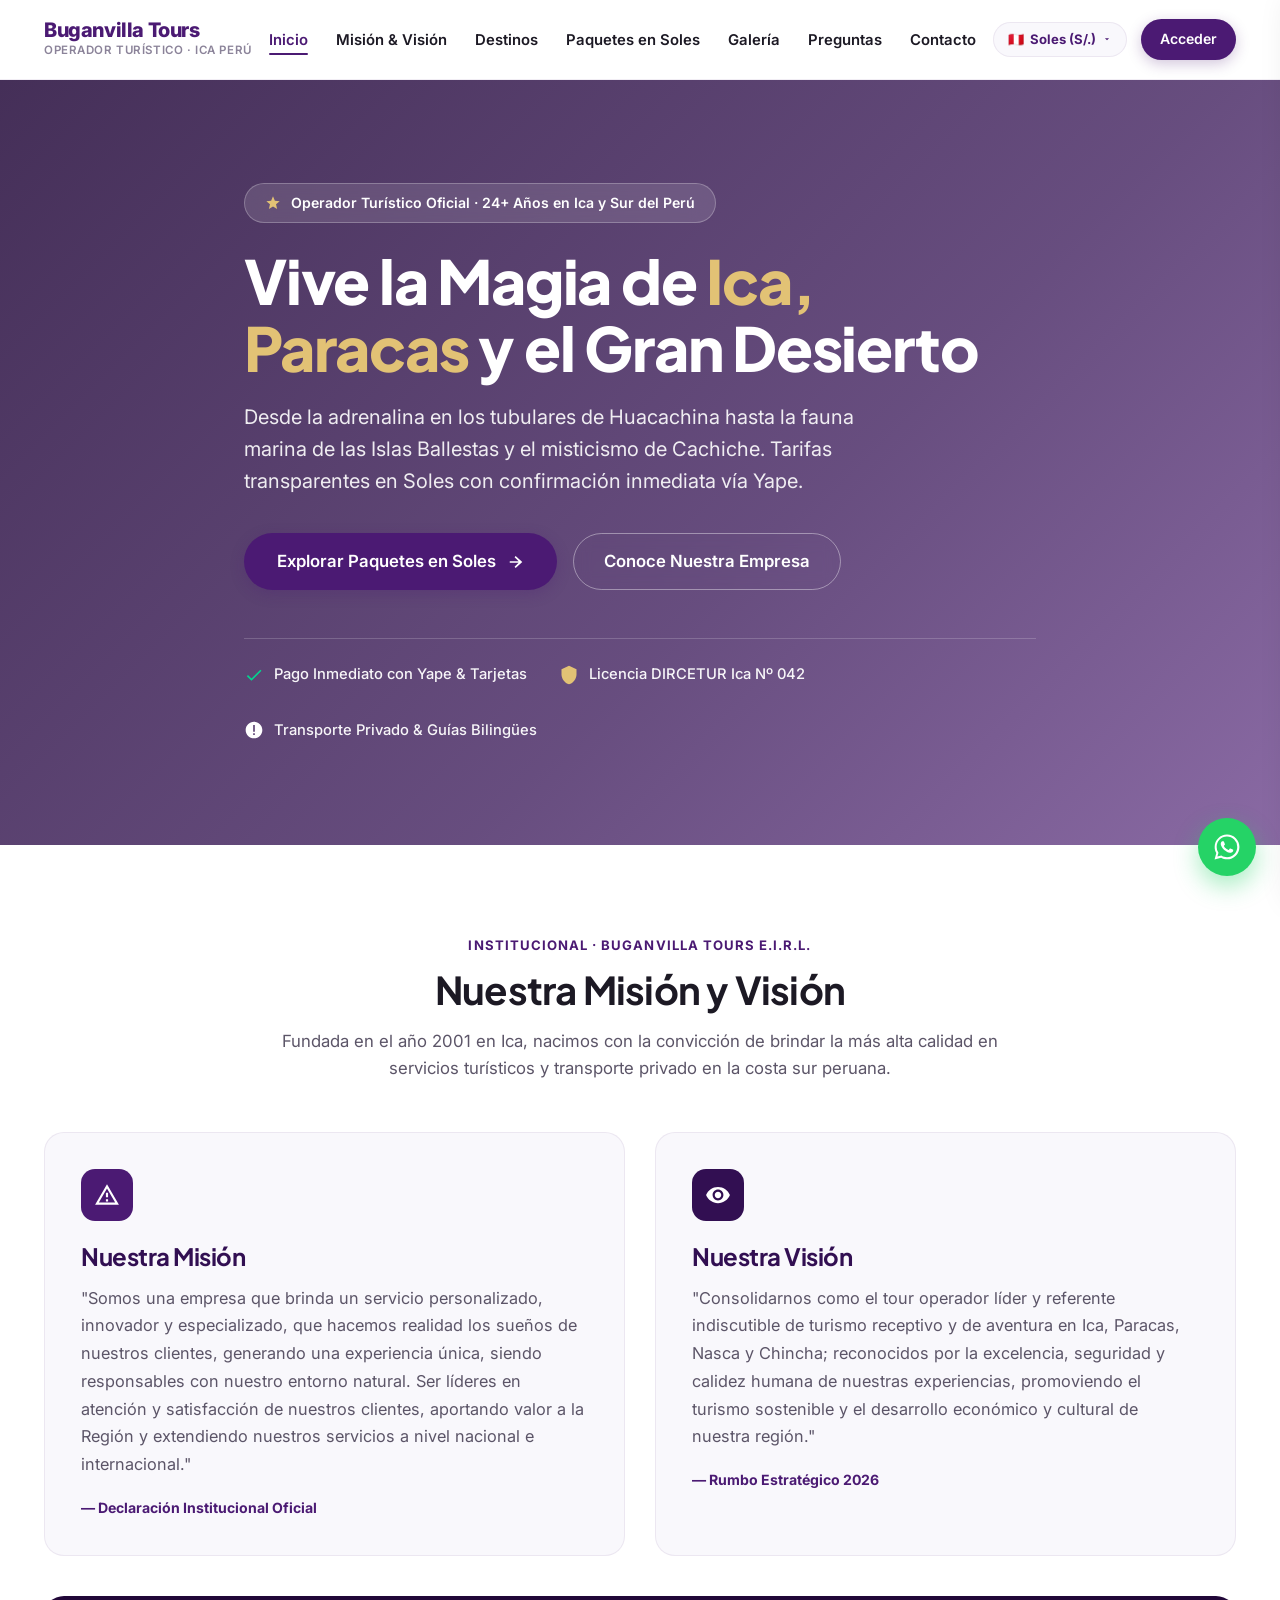
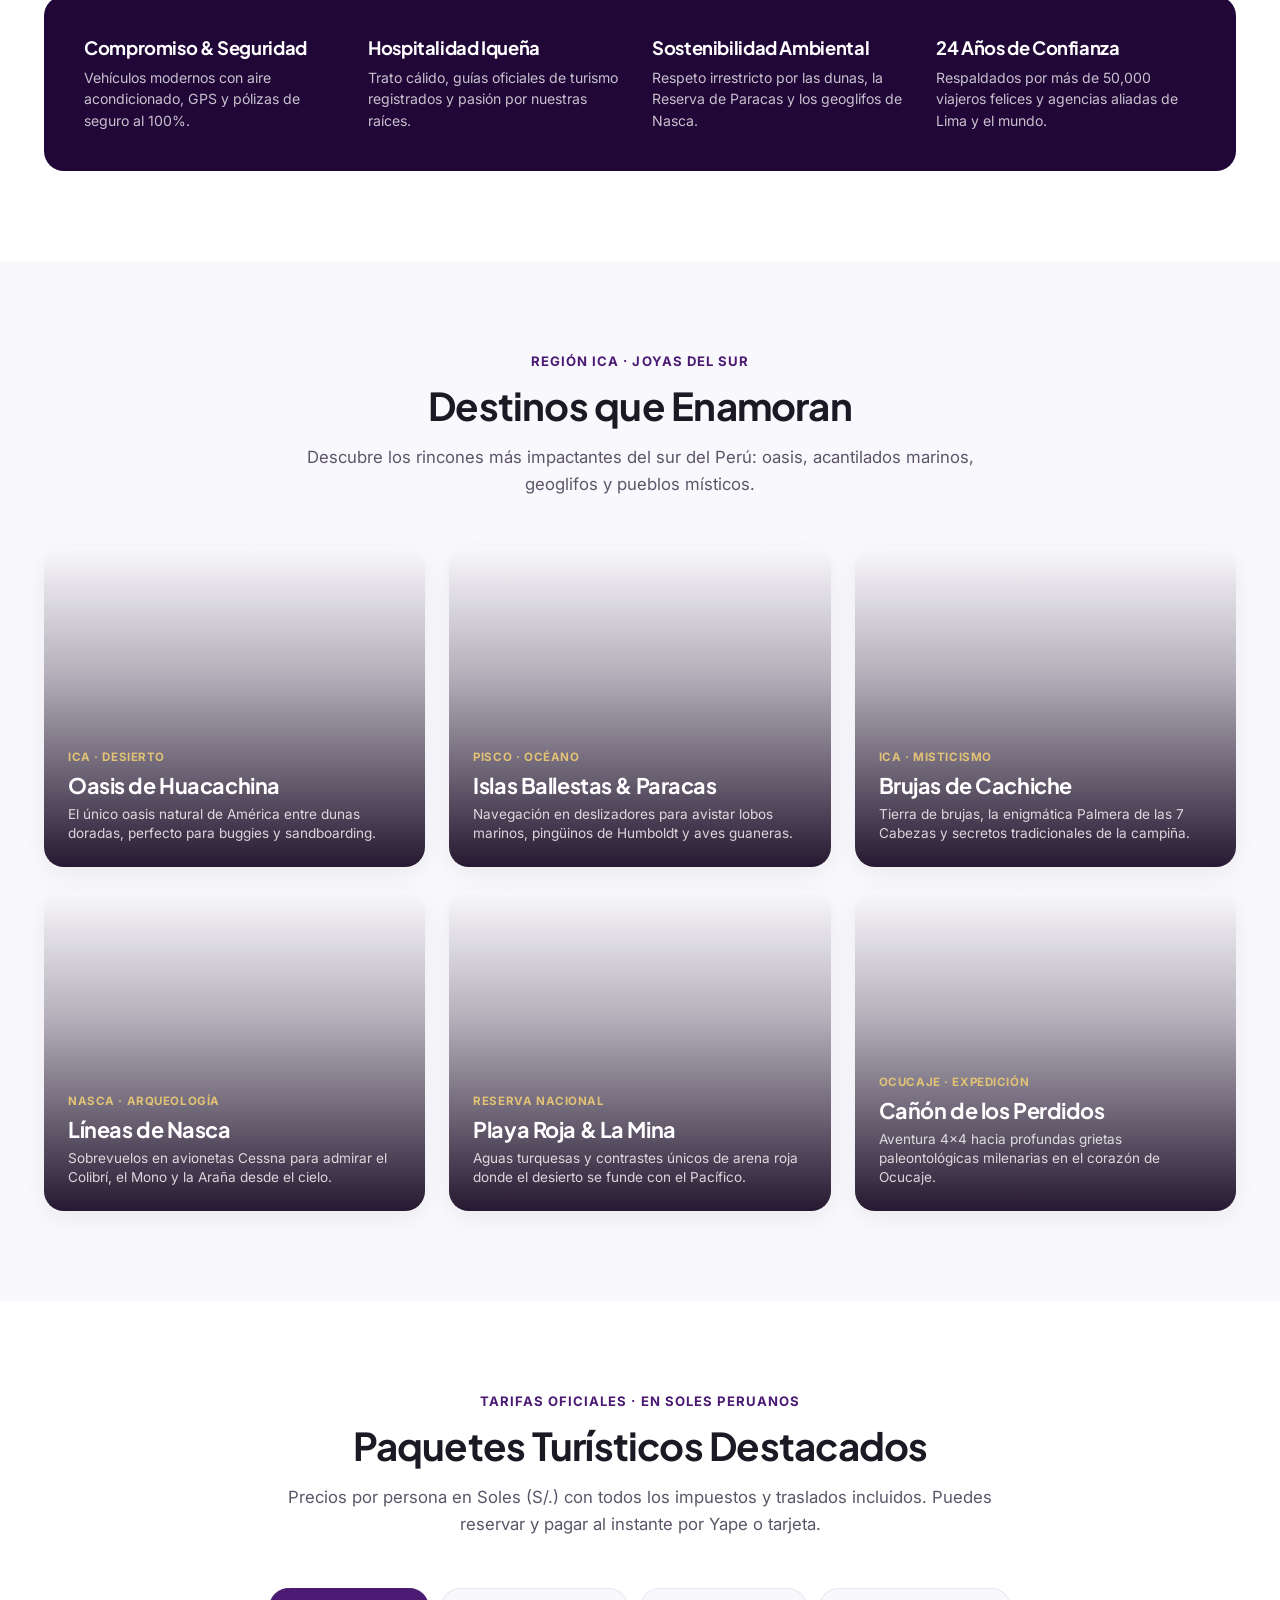
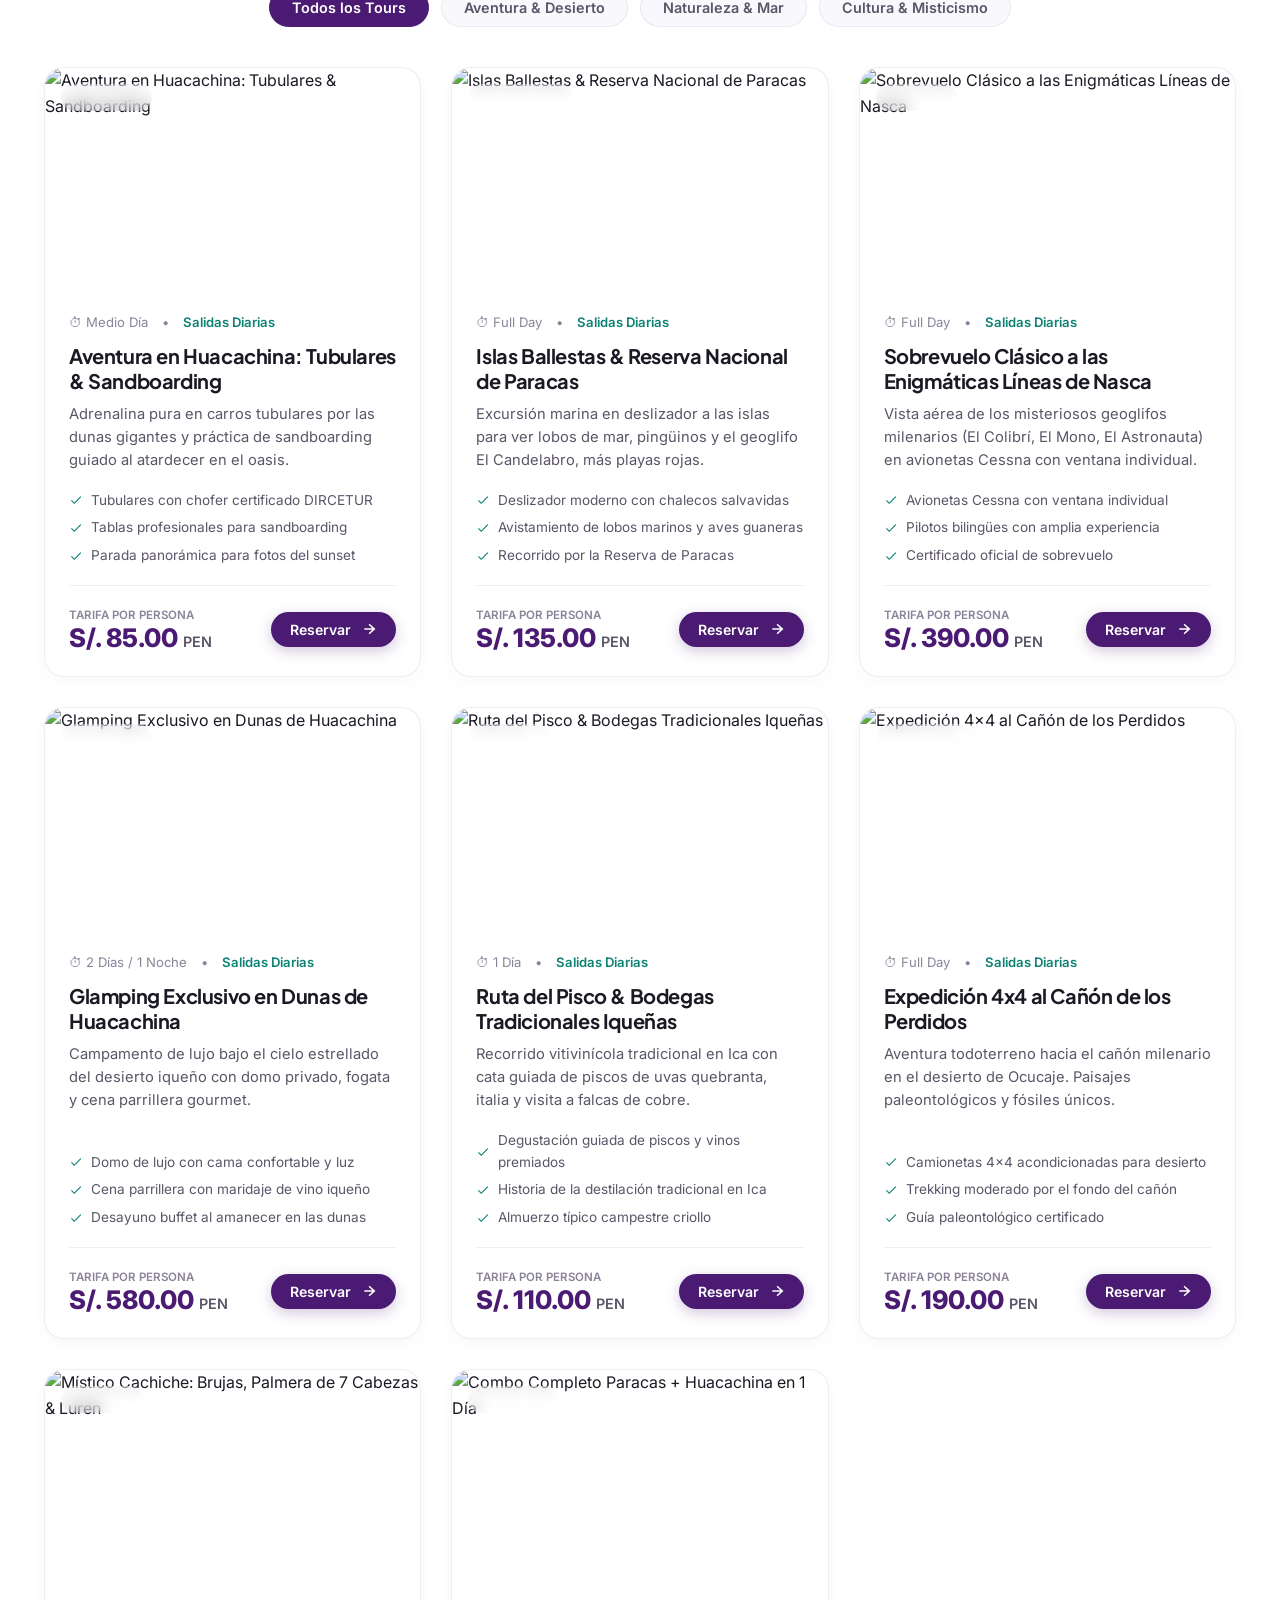
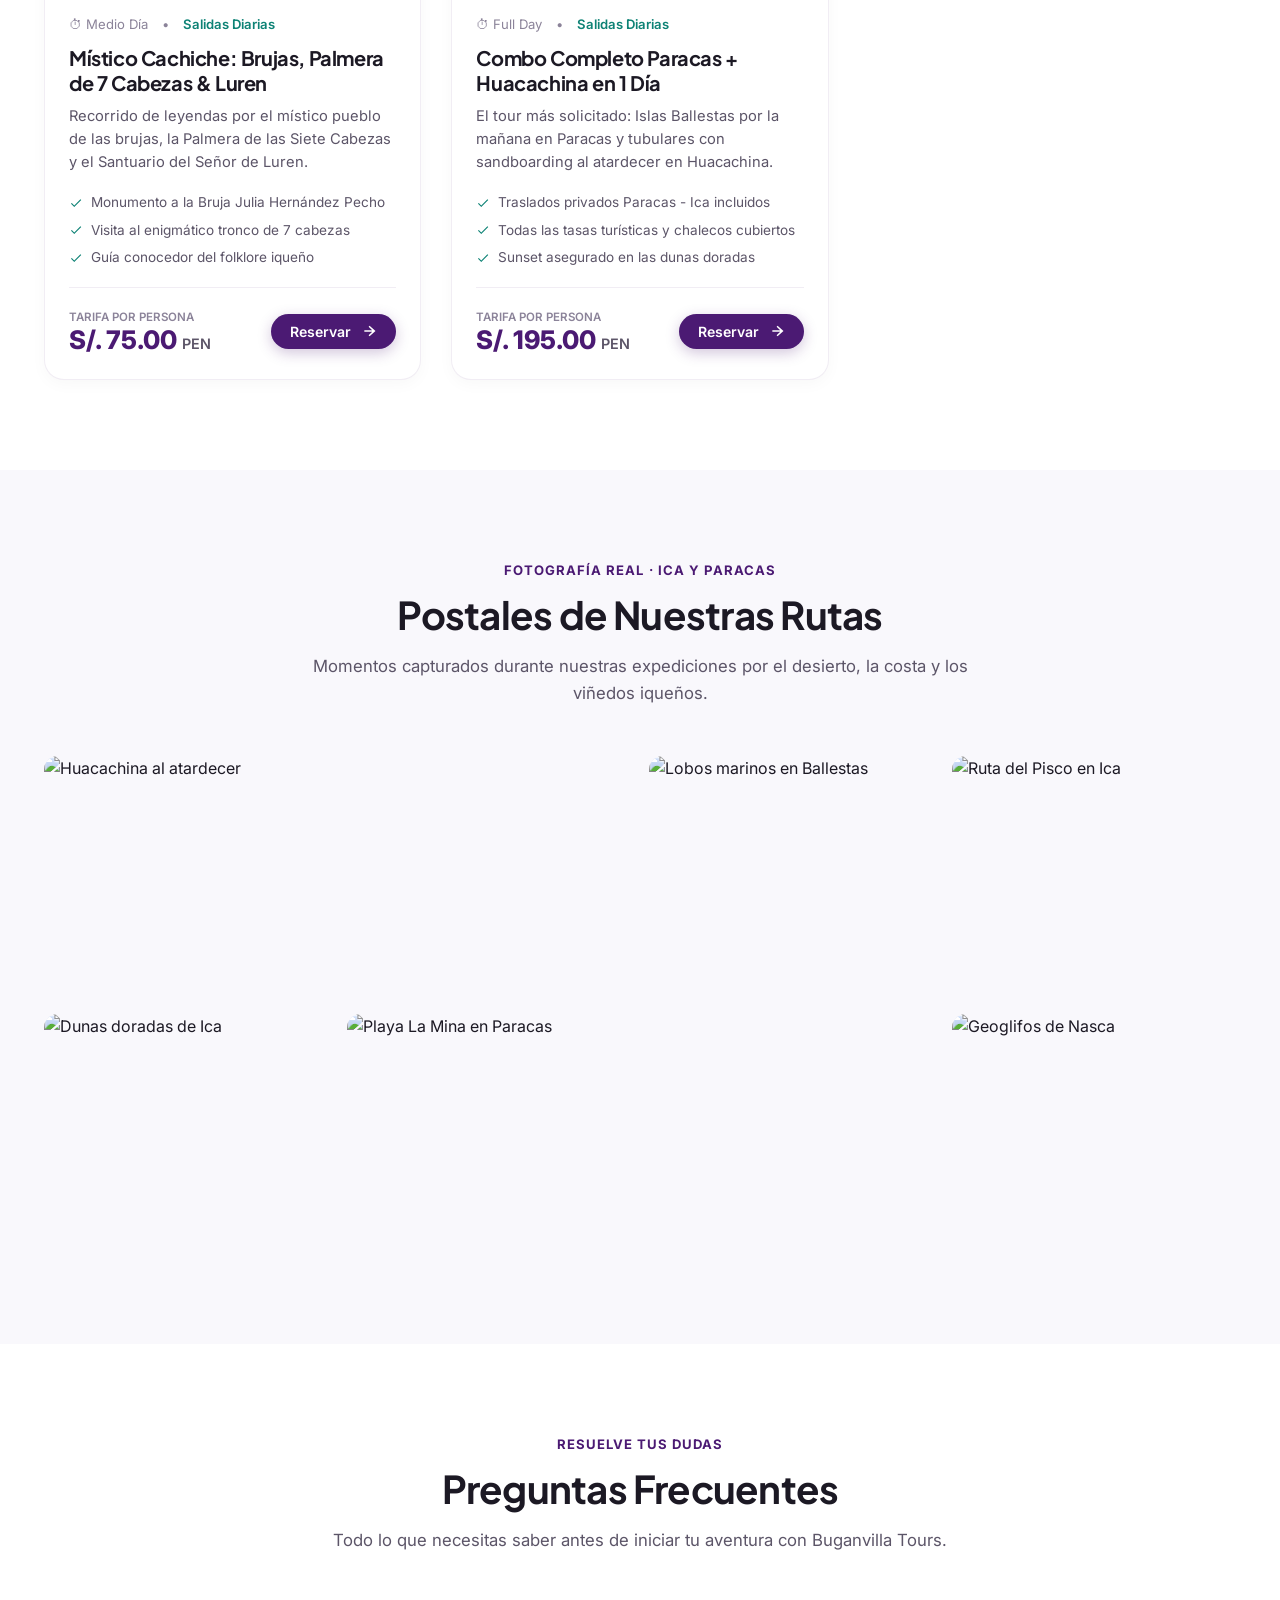
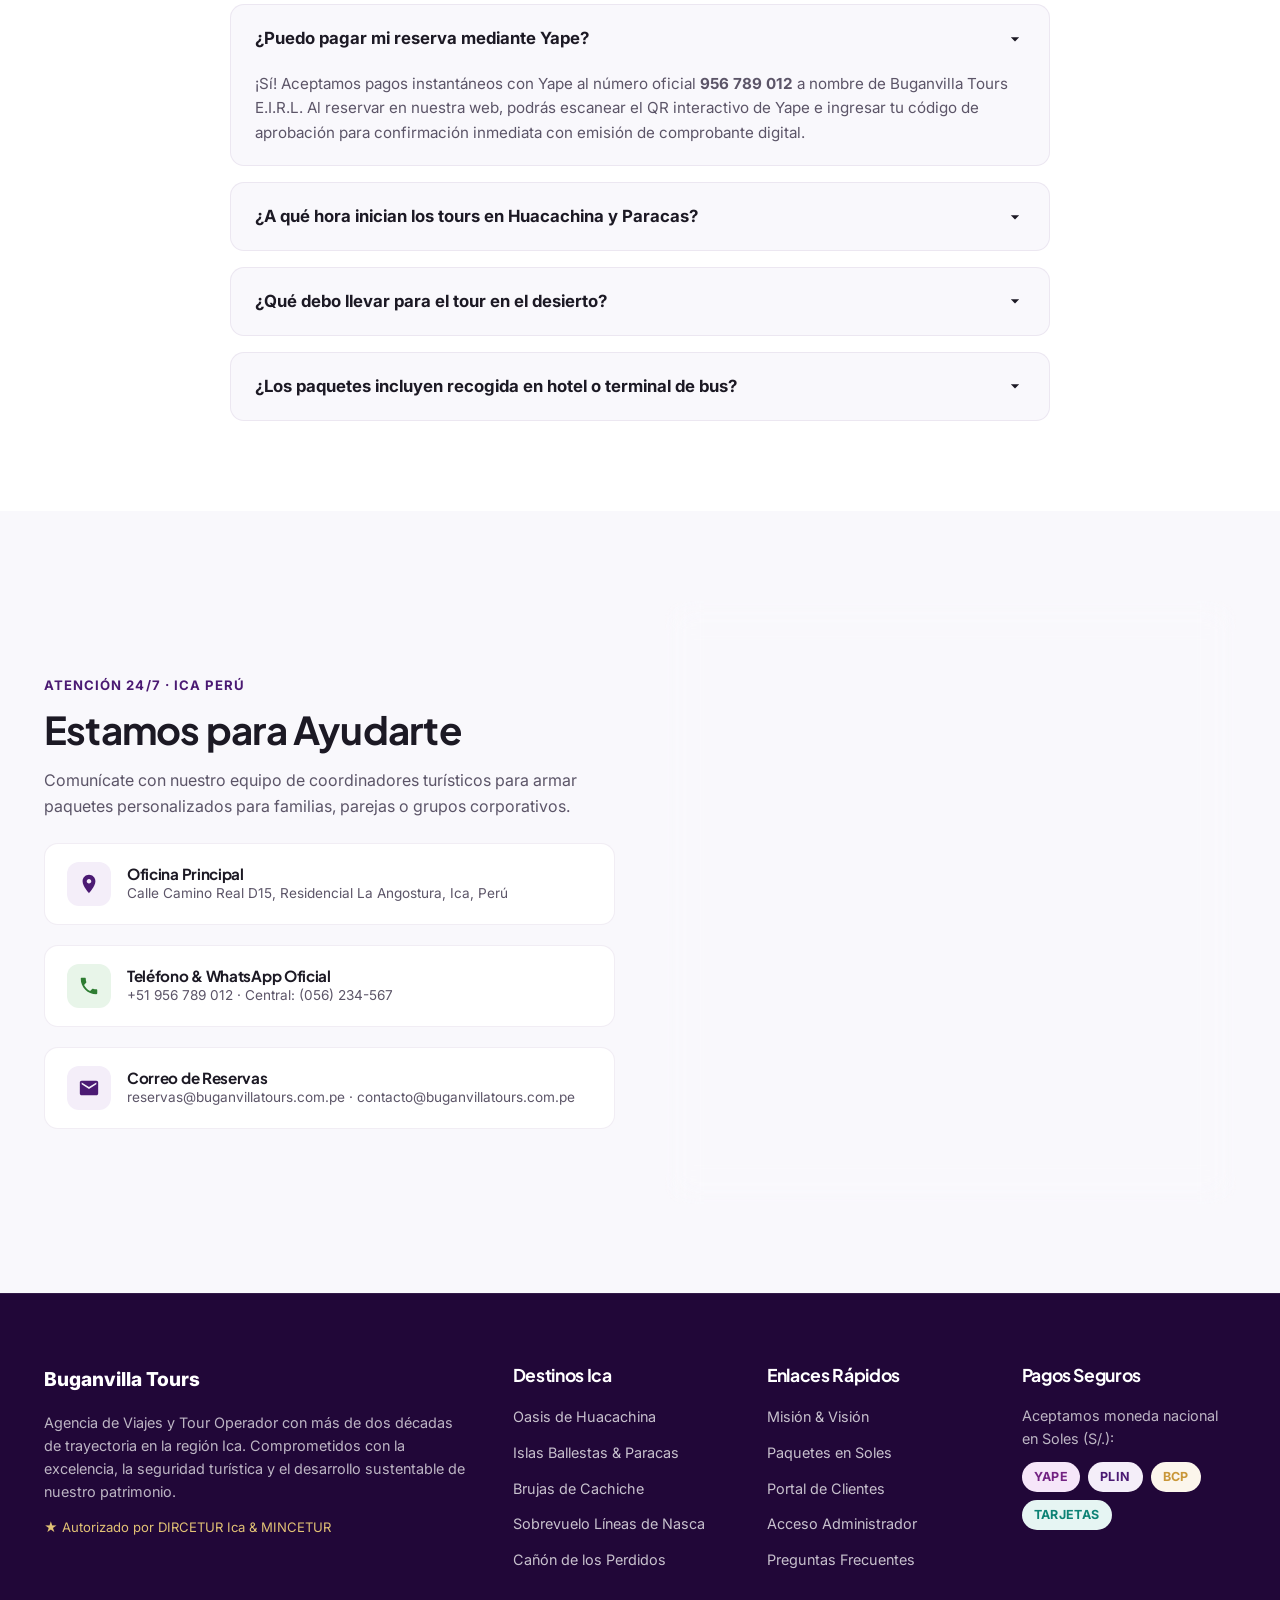
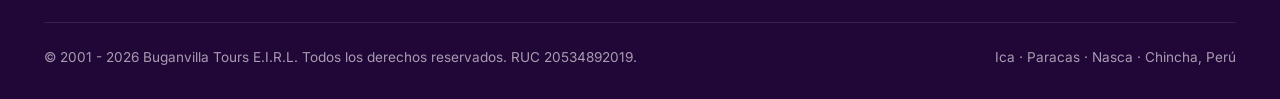
==== frontend/index.html @ 5aa182d3 "feat: subida del proyecto completo Buganvilla Tours" ====
<!DOCTYPE html>
<html lang="es">
<head>
  <meta charset="UTF-8">
  <meta name="viewport" content="width=device-width, initial-scale=1.0">
  <title>Buganvilla Tours | Agencia de Viajes y Tour Operador - Ica, Paracas, Nasca</title>
  
  <!-- Meta & Favicon -->
  <meta name="description" content="Buganvilla Tours - Agencia de viajes y tour operador oficial con más de 24 años de experiencia en Ica, Huacachina, Paracas, Nasca y Chincha. Reserva paquetes en Soles con Yape.">
  <link rel="icon" href="https://buganvillatours.com/wp-content/uploads/2016/09/Logo-Buganvilla-web.png" type="image/png">

  <!-- Google Fonts: Inter & Plus Jakarta Sans for refined editorial modern typography -->
  <link rel="preconnect" href="https://fonts.googleapis.com">
  <link rel="preconnect" href="https://fonts.gstatic.com" crossorigin>
  <link href="https://fonts.googleapis.com/css2?family=Plus+Jakarta+Sans:wght@400;500;600;700;800&family=Inter:wght@300;400;500;600;700&display=swap" rel="stylesheet">

  <link rel="stylesheet" href="css/styles.css">
</head>
<body>

  <!-- ==========================================================================
       HEADER OFICIAL BUGANVILLA TOURS
       ========================================================================== -->
  <header class="site-header">
    <div class="container header-inner">
      
      <!-- Brand Logo con Logo Oficial de Buganvilla Tours -->
      <a href="#home" class="brand-logo-link" onclick="navigate('home')">
        <img src="https://buganvillatours.com/wp-content/uploads/2016/09/Logo-Buganvilla-web.png" 
             alt="Buganvilla Tours Logo" 
             class="brand-logo-img" 
             onerror="this.style.display='none'; document.getElementById('logoFallbackText').style.display='flex';">
        
        <div id="logoFallbackText" class="brand-text-fallback" style="display: none;">
          <span class="brand-title">Buganvilla Tours</span>
          <span class="brand-subtitle">Operador Turístico · Ica Perú</span>
        </div>
      </a>

      <!-- Menu Links -->
      <ul class="nav-menu">
        <li><a href="#home" class="nav-link active" onclick="navigate('home')">Inicio</a></li>
        <li><a href="#home" class="nav-link" onclick="scrollToSection('institucional')">Misión & Visión</a></li>
        <li><a href="#home" class="nav-link" onclick="scrollToSection('destinos')">Destinos</a></li>
        <li><a href="#home" class="nav-link" onclick="scrollToSection('paquetes')">Paquetes en Soles</a></li>
        <li><a href="#home" class="nav-link" onclick="scrollToSection('galeria')">Galería</a></li>
        <li><a href="#home" class="nav-link" onclick="scrollToSection('faq')">Preguntas</a></li>
        <li><a href="#home" class="nav-link" onclick="scrollToSection('contacto')">Contacto</a></li>
      </ul>

      <!-- Right Actions: Currency in Soles + Auth -->
      <div class="nav-right-actions">
        
        <div class="currency-pill" id="currencyPill" onclick="toggleCurrencyDropdown(event)" title="Cambiar Moneda de Pago">
          <span id="curFlag">🇵🇪</span>
          <span id="curLabel">Soles (S/.)</span>
          <svg width="10" height="10" viewBox="0 0 24 24" fill="currentColor"><path d="M7 10l5 5 5-5z"/></svg>

          <div class="currency-dropdown" id="currencyDropdown">
            <button type="button" class="currency-dropdown-opt active" data-cur="PEN" onclick="setCurrency('PEN', event)">
              <span>🇵🇪 Soles Peruanos</span>
              <strong>S/.</strong>
            </button>
            <button type="button" class="currency-dropdown-opt" data-cur="USD" onclick="setCurrency('USD', event)">
              <span>🇺🇸 Dólares (USD)</span>
              <strong>$</strong>
            </button>
            <button type="button" class="currency-dropdown-opt" data-cur="EUR" onclick="setCurrency('EUR', event)">
              <span>🇪🇺 Euros (EUR)</span>
              <strong>€</strong>
            </button>
          </div>
        </div>

        <!-- Guest Button -->
        <div id="navGuestBox">
          <a href="#login" class="btn btn-primary btn-sm" onclick="navigate('login')">
            Acceder
          </a>
        </div>

        <!-- Logged In User Pill -->
        <div id="navUserBox" class="user-profile-menu" style="display: none;">
          <button class="user-pill-btn" onclick="toggleUserDropdown()">
            <div class="user-avatar-dot" id="navAvatarLetter">U</div>
            <span id="navUserName" style="font-weight: 700; font-size: 0.9rem;">Usuario</span>
            <svg width="12" height="12" viewBox="0 0 24 24" fill="currentColor"><path d="M7 10l5 5 5-5z"/></svg>
          </button>
          
          <div class="user-dropdown" id="userDropdown">
            <a href="#client-dashboard" id="userMenuClientLink" onclick="navigate('client-dashboard')">
              <svg width="16" height="16" viewBox="0 0 24 24" fill="currentColor"><path d="M3 13h8V3H3v10zm0 8h8v-6H3v6zm10 0h8V11h-8v10zm0-18v6h8V3h-8z"/></svg>
              Mi Panel Cliente
            </a>
            <a href="#admin-dashboard" id="userMenuAdminLink" style="display: none;" onclick="navigate('admin-dashboard')">
              <svg width="16" height="16" viewBox="0 0 24 24" fill="currentColor"><path d="M12 1L3 5v6c0 5.55 3.84 10.74 9 12 5.16-1.26 9-6.45 9-12V5l-9-4z"/></svg>
              Panel Administrador
            </a>
            <button onclick="logout()">
              <svg width="16" height="16" viewBox="0 0 24 24" fill="currentColor"><path d="M10.09 15.59L11.5 17l5-5-5-5-1.41 1.41L12.67 11H3v2h9.67l-2.58 2.59zM19 3H5c-1.11 0-2 .9-2 2v4h2V5h14v14H5v-4H3v4c0 1.1.89 2 2 2h14c1.1 0 2-.9 2-2V5c0-1.1-.9-2-2-2z"/></svg>
              Cerrar Sesión
            </button>
          </div>
        </div>

        <!-- Mobile Trigger -->
        <button class="mobile-nav-toggle" onclick="toggleMobileNav()">☰</button>
      </div>

    </div>
  </header>

  <!-- Mobile Drawer -->
  <div class="mobile-drawer-overlay" id="mobileOverlay" onclick="toggleMobileNav()"></div>
  <aside class="mobile-drawer" id="mobileDrawer">
    <div style="display: flex; justify-content: space-between; align-items: center;">
      <span style="font-weight: 800; color: var(--primary);">Buganvilla Tours</span>
      <button onclick="toggleMobileNav()" style="background: none; font-size: 1.5rem;">&times;</button>
    </div>
    <div style="display: flex; flex-direction: column; gap: 14px;">
      <a href="#home" onclick="navigate('home'); toggleMobileNav();" style="font-weight: 600;">Inicio</a>
      <a href="#home" onclick="scrollToSection('institucional'); toggleMobileNav();" style="font-weight: 600;">Misión & Visión</a>
      <a href="#home" onclick="scrollToSection('destinos'); toggleMobileNav();" style="font-weight: 600;">Destinos de Ica</a>
      <a href="#home" onclick="scrollToSection('paquetes'); toggleMobileNav();" style="font-weight: 600;">Paquetes en Soles</a>
      <a href="#home" onclick="scrollToSection('galeria'); toggleMobileNav();" style="font-weight: 600;">Galería</a>
      <a href="#home" onclick="scrollToSection('contacto'); toggleMobileNav();" style="font-weight: 600;">Contacto</a>
      <hr style="border: 0; border-top: 1px solid var(--border-light);">
      <a href="#login" class="btn btn-primary btn-block btn-sm" onclick="navigate('login'); toggleMobileNav();">Ingresar al Sistema</a>
    </div>
  </aside>

  <!-- ==========================================================================
       MAIN APPLICATION ROUTER CONTAINER
       ========================================================================== -->
  <main id="app-root">

    <!-- ========================================================================
         VISTA 1: HOME PAGE
         ======================================================================== -->
    <section id="view-home" class="app-view active">
      
      <!-- HERO: Huacachina Desert Lagoon & Dunes -->
      <div class="hero-section">
        <div class="container hero-content">
          <div class="hero-badge-pill">
            <svg width="16" height="16" viewBox="0 0 24 24" fill="#E2C275"><path d="M12 17.27L18.18 21l-1.64-7.03L22 9.24l-7.19-.61L12 2 9.19 8.63 2 9.24l5.46 4.73L5.82 21z"/></svg>
            Operador Turístico Oficial · 24+ Años en Ica y Sur del Perú
          </div>

          <h1 class="hero-title">
            Vive la Magia de <span>Ica, Paracas</span> y el Gran Desierto
          </h1>

          <p class="hero-subtitle">
            Desde la adrenalina en los tubulares de Huacachina hasta la fauna marina de las Islas Ballestas y el misticismo de Cachiche. Tarifas transparentes en Soles con confirmación inmediata vía Yape.
          </p>

          <div class="hero-cta-group">
            <a href="#home" onclick="scrollToSection('paquetes')" class="btn btn-primary" style="font-size: 1.05rem; padding: 14px 32px;">
              Explorar Paquetes en Soles
              <svg width="18" height="18" viewBox="0 0 24 24" fill="currentColor"><path d="M5 13h11.86l-5.43 5.43 1.42 1.42L21.71 12l-8.86-7.85-1.42 1.42L16.86 11H5v2z"/></svg>
            </a>
            <a href="#home" onclick="scrollToSection('institucional')" class="btn btn-outline" style="font-size: 1.05rem; padding: 14px 30px;">
              Conoce Nuestra Empresa
            </a>
          </div>

          <div class="hero-highlights-strip">
            <div class="hero-strip-item">
              <svg width="20" height="20" viewBox="0 0 24 24" fill="#00D68F"><path d="M9 16.2L4.8 12l-1.4 1.4L9 19 21 7l-1.4-1.4L9 16.2z"/></svg>
              <span>Pago Inmediato con Yape & Tarjetas</span>
            </div>
            <div class="hero-strip-item">
              <svg width="20" height="20" viewBox="0 0 24 24" fill="#E2C275"><path d="M12 1L3 5v6c0 5.55 3.84 10.74 9 12 5.16-1.26 9-6.45 9-12V5l-9-4z"/></svg>
              <span>Licencia DIRCETUR Ica Nº 042</span>
            </div>
            <div class="hero-strip-item">
              <svg width="20" height="20" viewBox="0 0 24 24" fill="#FFFFFF"><path d="M12 2C6.48 2 2 6.48 2 12s4.48 10 10 10 10-4.48 10-10S17.52 2 12 2zm-1 14h2v2h-2zm0-10h2v8h-2z"/></svg>
              <span>Transporte Privado & Guías Bilingües</span>
            </div>
          </div>
        </div>
      </div>

      <!-- SECCIÓN INSTITUCIONAL: MISIÓN Y VISIÓN (DATOS OFICIALES) -->
      <section class="institutional-section" id="institucional">
        <div class="container">
          
          <div class="section-header">
            <span class="section-tag">Institucional · Buganvilla Tours E.I.R.L.</span>
            <h2 class="section-title">Nuestra Misión y Visión</h2>
            <p class="section-desc">
              Fundada en el año 2001 en Ica, nacimos con la convicción de brindar la más alta calidad en servicios turísticos y transporte privado en la costa sur peruana.
            </p>
          </div>

          <div class="mision-vision-grid">
            
            <!-- Misión Oficial -->
            <div class="mision-card">
              <div class="inst-icon-wrap">
                <svg width="26" height="26" viewBox="0 0 24 24" fill="currentColor"><path d="M12 2L1 21h22L12 2zm0 3.99L19.53 19H4.47L12 5.99zM11 16h2v2h-2zm0-6h2v4h-2z"/></svg>
              </div>
              <h3 class="inst-title">Nuestra Misión</h3>
              <p class="inst-text">
                "Somos una empresa que brinda un servicio personalizado, innovador y especializado, que hacemos realidad los sueños de nuestros clientes, generando una experiencia única, siendo responsables con nuestro entorno natural. Ser líderes en atención y satisfacción de nuestros clientes, aportando valor a la Región y extendiendo nuestros servicios a nivel nacional e internacional."
              </p>
              <div style="margin-top: 18px; font-weight: 700; color: var(--primary); font-size: 0.88rem;">
                — Declaración Institucional Oficial
              </div>
            </div>

            <!-- Visión Oficial -->
            <div class="vision-card">
              <div class="inst-icon-wrap" style="background: var(--primary-dark);">
                <svg width="26" height="26" viewBox="0 0 24 24" fill="currentColor"><path d="M12 4.5C7 4.5 2.73 7.61 1 12c1.73 4.39 6 7.5 11 7.5s9.27-3.11 11-7.5c-1.73-4.39-6-7.5-11-7.5zM12 17c-2.76 0-5-2.24-5-5s2.24-5 5-5 5 2.24 5 5-2.24 5-5 5zm0-8c-1.66 0-3 1.34-3 3s1.34 3 3 3 3-1.34 3-3-1.34-3-3-3z"/></svg>
              </div>
              <h3 class="inst-title">Nuestra Visión</h3>
              <p class="inst-text">
                "Consolidarnos como el tour operador líder y referente indiscutible de turismo receptivo y de aventura en Ica, Paracas, Nasca y Chincha; reconocidos por la excelencia, seguridad y calidez humana de nuestras experiencias, promoviendo el turismo sostenible y el desarrollo económico y cultural de nuestra región."
              </p>
              <div style="margin-top: 18px; font-weight: 700; color: var(--primary); font-size: 0.88rem;">
                — Rumbo Estratégico 2026
              </div>
            </div>

          </div>

          <!-- Valores de la Empresa -->
          <div class="values-strip">
            <div class="val-item">
              <h4>Compromiso & Seguridad</h4>
              <p>Vehículos modernos con aire acondicionado, GPS y pólizas de seguro al 100%.</p>
            </div>
            <div class="val-item">
              <h4>Hospitalidad Iqueña</h4>
              <p>Trato cálido, guías oficiales de turismo registrados y pasión por nuestras raíces.</p>
            </div>
            <div class="val-item">
              <h4>Sostenibilidad Ambiental</h4>
              <p>Respeto irrestricto por las dunas, la Reserva de Paracas y los geoglifos de Nasca.</p>
            </div>
            <div class="val-item">
              <h4>24 Años de Confianza</h4>
              <p>Respaldados por más de 50,000 viajeros felices y agencias aliadas de Lima y el mundo.</p>
            </div>
          </div>

        </div>
      </section>

      <!-- SECCIÓN DESTINOS EMBLEMÁTICOS DE ICA (NO MACHU PICCHU) -->
      <section class="destinations-section" id="destinos">
        <div class="container">
          
          <div class="section-header">
            <span class="section-tag">Región Ica · Joyas del Sur</span>
            <h2 class="section-title">Destinos que Enamoran</h2>
            <p class="section-desc">
              Descubre los rincones más impactantes del sur del Perú: oasis, acantilados marinos, geoglifos y pueblos místicos.
            </p>
          </div>

          <div class="dest-grid">
            
            <!-- 1. Huacachina -->
            <div class="dest-card" onclick="scrollToSection('paquetes')">
              <div class="dest-card-bg" style="background-image: url('https://images.unsplash.com/photo-1544644181-1484b3fdfc62?w=800&q=80');"></div>
              <div class="dest-card-overlay">
                <span class="dest-tag">Ica · Desierto</span>
                <h3 class="dest-name">Oasis de Huacachina</h3>
                <p class="dest-desc">El único oasis natural de América entre dunas doradas, perfecto para buggies y sandboarding.</p>
              </div>
            </div>

            <!-- 2. Paracas & Ballestas -->
            <div class="dest-card" onclick="scrollToSection('paquetes')">
              <div class="dest-card-bg" style="background-image: url('https://images.unsplash.com/photo-1580619305218-8423a7ef79b4?w=800&q=80');"></div>
              <div class="dest-card-overlay">
                <span class="dest-tag">Pisco · Océano</span>
                <h3 class="dest-name">Islas Ballestas & Paracas</h3>
                <p class="dest-desc">Navegación en deslizadores para avistar lobos marinos, pingüinos de Humboldt y aves guaneras.</p>
              </div>
            </div>

            <!-- 3. Pueblo de Cachiche -->
            <div class="dest-card" onclick="scrollToSection('paquetes')">
              <div class="dest-card-bg" style="background-image: url('https://images.unsplash.com/photo-1518457607834-6e8d80c183c5?w=800&q=80');"></div>
              <div class="dest-card-overlay">
                <span class="dest-tag">Ica · Misticismo</span>
                <h3 class="dest-name">Brujas de Cachiche</h3>
                <p class="dest-desc">Tierra de brujas, la enigmática Palmera de las 7 Cabezas y secretos tradicionales de la campiña.</p>
              </div>
            </div>

            <!-- 4. Líneas de Nasca -->
            <div class="dest-card" onclick="scrollToSection('paquetes')">
              <div class="dest-card-bg" style="background-image: url('https://images.unsplash.com/photo-1526392060635-9d6019884377?w=800&q=80');"></div>
              <div class="dest-card-overlay">
                <span class="dest-tag">Nasca · Arqueología</span>
                <h3 class="dest-name">Líneas de Nasca</h3>
                <p class="dest-desc">Sobrevuelos en avionetas Cessna para admirar el Colibrí, el Mono y la Araña desde el cielo.</p>
              </div>
            </div>

            <!-- 5. Playas de Paracas -->
            <div class="dest-card" onclick="scrollToSection('paquetes')">
              <div class="dest-card-bg" style="background-image: url('https://images.unsplash.com/photo-1507525428034-b723cf961d3e?w=800&q=80');"></div>
              <div class="dest-card-overlay">
                <span class="dest-tag">Reserva Nacional</span>
                <h3 class="dest-name">Playa Roja & La Mina</h3>
                <p class="dest-desc">Aguas turquesas y contrastes únicos de arena roja donde el desierto se funde con el Pacífico.</p>
              </div>
            </div>

            <!-- 6. Cañón de los Perdidos -->
            <div class="dest-card" onclick="scrollToSection('paquetes')">
              <div class="dest-card-bg" style="background-image: url('https://images.unsplash.com/photo-1682687220742-aba13b6e50ba?w=800&q=80');"></div>
              <div class="dest-card-overlay">
                <span class="dest-tag">Ocucaje · Expedición</span>
                <h3 class="dest-name">Cañón de los Perdidos</h3>
                <p class="dest-desc">Aventura 4x4 hacia profundas grietas paleontológicas milenarias en el corazón de Ocucaje.</p>
              </div>
            </div>

          </div>

        </div>
      </section>

      <!-- PAQUETES TURÍSTICOS CON FOTOS REALES Y TARIFAS EN SOLES (S/.) -->
      <section class="packages-section" id="paquetes">
        <div class="container">
          
          <div class="section-header">
            <span class="section-tag">Tarifas Oficiales · En Soles Peruanos</span>
            <h2 class="section-title">Paquetes Turísticos Destacados</h2>
            <p class="section-desc">
              Precios por persona en Soles (S/.) con todos los impuestos y traslados incluidos. Puedes reservar y pagar al instante por Yape o tarjeta.
            </p>
          </div>

          <!-- Filtros de Categoría -->
          <div class="packages-filter-bar">
            <button class="filter-btn active" onclick="filterHomePackages('all', this)">Todos los Tours</button>
            <button class="filter-btn" onclick="filterHomePackages('aventura', this)">Aventura & Desierto</button>
            <button class="filter-btn" onclick="filterHomePackages('naturaleza', this)">Naturaleza & Mar</button>
            <button class="filter-btn" onclick="filterHomePackages('cultura', this)">Cultura & Misticismo</button>
          </div>

          <!-- Grid Dinámico de Paquetes -->
          <div class="packages-grid" id="homePackagesContainer">
            <!-- Rendered by JavaScript with authentic Ica photos & Soles -->
          </div>

        </div>
      </section>

      <!-- SECCIÓN: GALERÍA FOTOGRÁFICA -->
      <section class="gallery-section" id="galeria">
        <div class="container">
          
          <div class="section-header">
            <span class="section-tag">Fotografía Real · Ica y Paracas</span>
            <h2 class="section-title">Postales de Nuestras Rutas</h2>
            <p class="section-desc">
              Momentos capturados durante nuestras expediciones por el desierto, la costa y los viñedos iqueños.
            </p>
          </div>

          <div class="gallery-grid">
            <div class="gallery-item span-2">
              <img src="https://images.unsplash.com/photo-1509316975850-ff9c5deb0cd9?w=900&q=80" alt="Huacachina al atardecer" class="gallery-img">
              <div class="gallery-overlay"><span>Sunset en el Oasis de Huacachina</span></div>
            </div>
            <div class="gallery-item">
              <img src="https://images.unsplash.com/photo-1580619305218-8423a7ef79b4?w=600&q=80" alt="Lobos marinos en Ballestas" class="gallery-img">
              <div class="gallery-overlay"><span>Lobos marinos en Islas Ballestas</span></div>
            </div>
            <div class="gallery-item">
              <img src="https://images.unsplash.com/photo-1506377247377-2a5b3b417ebb?w=600&q=80" alt="Ruta del Pisco en Ica" class="gallery-img">
              <div class="gallery-overlay"><span>Barricas de roble y cata de Pisco</span></div>
            </div>
            <div class="gallery-item">
              <img src="https://images.unsplash.com/photo-1544644181-1484b3fdfc62?w=600&q=80" alt="Dunas doradas de Ica" class="gallery-img">
              <div class="gallery-overlay"><span>Tubulares en dunas gigantes</span></div>
            </div>
            <div class="gallery-item span-2">
              <img src="https://images.unsplash.com/photo-1507525428034-b723cf961d3e?w=900&q=80" alt="Playa La Mina en Paracas" class="gallery-img">
              <div class="gallery-overlay"><span>Playa La Mina · Reserva de Paracas</span></div>
            </div>
            <div class="gallery-item">
              <img src="https://images.unsplash.com/photo-1526392060635-9d6019884377?w=600&q=80" alt="Geoglifos de Nasca" class="gallery-img">
              <div class="gallery-overlay"><span>Sobrevuelo Líneas de Nasca</span></div>
            </div>
          </div>

        </div>
      </section>

      <!-- SECCIÓN: PREGUNTAS FRECUENTES (FAQ) -->
      <section class="faq-section" id="faq">
        <div class="container">
          
          <div class="section-header">
            <span class="section-tag">Resuelve tus Dudas</span>
            <h2 class="section-title">Preguntas Frecuentes</h2>
            <p class="section-desc">
              Todo lo que necesitas saber antes de iniciar tu aventura con Buganvilla Tours.
            </p>
          </div>

          <div class="faq-accordion">
            
            <div class="faq-item open">
              <div class="faq-question" onclick="toggleFaq(this)">
                <span>¿Puedo pagar mi reserva mediante Yape?</span>
                <svg width="20" height="20" viewBox="0 0 24 24" fill="currentColor"><path d="M7 10l5 5 5-5z"/></svg>
              </div>
              <div class="faq-answer">
                ¡Sí! Aceptamos pagos instantáneos con Yape al número oficial <strong>956 789 012</strong> a nombre de Buganvilla Tours E.I.R.L. Al reservar en nuestra web, podrás escanear el QR interactivo de Yape e ingresar tu código de aprobación para confirmación inmediata con emisión de comprobante digital.
              </div>
            </div>

            <div class="faq-item">
              <div class="faq-question" onclick="toggleFaq(this)">
                <span>¿A qué hora inician los tours en Huacachina y Paracas?</span>
                <svg width="20" height="20" viewBox="0 0 24 24" fill="currentColor"><path d="M7 10l5 5 5-5z"/></svg>
              </div>
              <div class="faq-answer">
                Las salidas para las Islas Ballestas son temprano por la mañana (08:00 AM y 10:00 AM) para aprovechar aguas calmas. El tour de tubulares y sandboarding en Huacachina opera durante todo el día, siendo el turno de las 04:00 PM el más cotizado para admirar el atardecer en el desierto.
              </div>
            </div>

            <div class="faq-item">
              <div class="faq-question" onclick="toggleFaq(this)">
                <span>¿Qué debo llevar para el tour en el desierto?</span>
                <svg width="20" height="20" viewBox="0 0 24 24" fill="currentColor"><path d="M7 10l5 5 5-5z"/></svg>
              </div>
              <div class="faq-answer">
                Recomendamos ropa ligera, lentes de sol bien ajustados, bloqueador solar biodegradable, zapatillas deportivas (no sandalias para el sandboarding) y un cortaviento para el atardecer cuando baja la temperatura en las dunas.
              </div>
            </div>

            <div class="faq-item">
              <div class="faq-question" onclick="toggleFaq(this)">
                <span>¿Los paquetes incluyen recogida en hotel o terminal de bus?</span>
                <svg width="20" height="20" viewBox="0 0 24 24" fill="currentColor"><path d="M7 10l5 5 5-5z"/></svg>
              </div>
              <div class="faq-answer">
                Todos nuestros paquetes incluyen traslados en unidades con aire acondicionado desde hoteles céntricos de Ica o terminales de autobuses de Ica y Paracas.
              </div>
            </div>

          </div>

        </div>
      </section>

      <!-- SECCIÓN: CONTACTO & UBICACIÓN -->
      <section class="contact-section" id="contacto">
        <div class="container contact-grid">
          
          <div>
            <span class="section-tag">Atención 24/7 · Ica Perú</span>
            <h2 class="section-title" style="text-align: left;">Estamos para Ayudarte</h2>
            <p style="margin-bottom: 24px;">
              Comunícate con nuestro equipo de coordinadores turísticos para armar paquetes personalizados para familias, parejas o grupos corporativos.
            </p>

            <div class="contact-info-list">
              
              <div class="contact-info-card">
                <div class="contact-icon-box">
                  <svg width="22" height="22" viewBox="0 0 24 24" fill="currentColor"><path d="M12 2C8.13 2 5 5.13 5 9c0 5.25 7 13 7 13s7-7.75 7-13c0-3.87-3.13-7-7-7zm0 9.5c-1.38 0-2.5-1.12-2.5-2.5s1.12-2.5 2.5-2.5 2.5 1.12 2.5 2.5-1.12 2.5-2.5 2.5z"/></svg>
                </div>
                <div>
                  <h4 style="font-size: 0.95rem;">Oficina Principal</h4>
                  <p style="font-size: 0.85rem;">Calle Camino Real D15, Residencial La Angostura, Ica, Perú</p>
                </div>
              </div>

              <div class="contact-info-card">
                <div class="contact-icon-box" style="background: #E8F5E9; color: #2E7D32;">
                  <svg width="22" height="22" viewBox="0 0 24 24" fill="currentColor"><path d="M6.62 10.79c1.44 2.83 3.76 5.14 6.59 6.59l2.2-2.2c.27-.27.67-.36 1.02-.24 1.12.37 2.33.57 3.57.57.55 0 1 .45 1 1V20c0 .55-.45 1-1 1-9.39 0-17-7.61-17-17 0-.55.45-1 1-1h3.5c.55 0 1 .45 1 1 0 1.25.2 2.45.57 3.57.11.35.03.74-.25 1.02l-2.2 2.2z"/></svg>
                </div>
                <div>
                  <h4 style="font-size: 0.95rem;">Teléfono & WhatsApp Oficial</h4>
                  <p style="font-size: 0.85rem;">+51 956 789 012 · Central: (056) 234-567</p>
                </div>
              </div>

              <div class="contact-info-card">
                <div class="contact-icon-box">
                  <svg width="22" height="22" viewBox="0 0 24 24" fill="currentColor"><path d="M20 4H4c-1.1 0-1.99.9-1.99 2L2 18c0 1.1.9 2 2 2h16c1.1 0 2-.9 2-2V6c0-1.1-.9-2-2-2zm0 4l-8 5-8-5V6l8 5 8-5v2z"/></svg>
                </div>
                <div>
                  <h4 style="font-size: 0.95rem;">Correo de Reservas</h4>
                  <p style="font-size: 0.85rem;">reservas@buganvillatours.com.pe · contacto@buganvillatours.com.pe</p>
                </div>
              </div>

            </div>
          </div>

          <!-- Formulario de Contacto -->
          <div class="glass-panel" style="padding: 36px; background: #FFFFFF;">
            <h3 style="margin-bottom: 20px; font-size: 1.4rem;">Envíanos un Mensaje</h3>
            
            <form onsubmit="handleContactSubmit(event)">
              <div class="form-group">
                <label class="form-label">Nombre Completo</label>
                <input type="text" class="form-input" id="cName" placeholder="Tu nombre" required>
              </div>

              <div class="form-group">
                <label class="form-label">Correo Electrónico</label>
                <input type="email" class="form-input" id="cEmail" placeholder="correo@ejemplo.com" required>
              </div>

              <div class="form-group">
                <label class="form-label">Teléfono o WhatsApp</label>
                <input type="tel" class="form-input" id="cPhone" placeholder="+51 900 000 000" required>
              </div>

              <div class="form-group">
                <label class="form-label">Tour de Interés y Mensaje</label>
                <textarea class="form-input" id="cMsg" rows="3" placeholder="¿En qué fechas deseas viajar y cuántas personas son?" required></textarea>
              </div>

              <button type="submit" class="btn btn-primary btn-block">
                Enviar Solicitud
              </button>
            </form>
          </div>

        </div>
      </section>

      <!-- FOOTER INSTITUCIONAL -->
      <footer class="footer-main">
        <div class="container">
          
          <div class="footer-grid">
            <div class="footer-col">
              <div style="display: flex; align-items: center; gap: 10px; margin-bottom: 16px;">
                <img src="https://buganvillatours.com/wp-content/uploads/2016/09/Logo-Buganvilla-web.png" 
                     alt="Buganvilla Tours" 
                     style="height: 38px; filter: brightness(0) invert(1);"
                     onerror="this.style.display='none';">
                <span style="font-weight: 800; font-size: 1.2rem; color: #FFFFFF;">Buganvilla Tours</span>
              </div>
              <p>
                Agencia de Viajes y Tour Operador con más de dos décadas de trayectoria en la región Ica. Comprometidos con la excelencia, la seguridad turística y el desarrollo sustentable de nuestro patrimonio.
              </p>
              <div style="margin-top: 14px; font-size: 0.82rem; color: #E2C275;">
                ★ Autorizado por DIRCETUR Ica & MINCETUR
              </div>
            </div>

            <div class="footer-col">
              <h4>Destinos Ica</h4>
              <ul>
                <li><a href="#home" onclick="scrollToSection('paquetes')">Oasis de Huacachina</a></li>
                <li><a href="#home" onclick="scrollToSection('paquetes')">Islas Ballestas & Paracas</a></li>
                <li><a href="#home" onclick="scrollToSection('paquetes')">Brujas de Cachiche</a></li>
                <li><a href="#home" onclick="scrollToSection('paquetes')">Sobrevuelo Líneas de Nasca</a></li>
                <li><a href="#home" onclick="scrollToSection('paquetes')">Cañón de los Perdidos</a></li>
              </ul>
            </div>

            <div class="footer-col">
              <h4>Enlaces Rápidos</h4>
              <ul>
                <li><a href="#home" onclick="scrollToSection('institucional')">Misión & Visión</a></li>
                <li><a href="#home" onclick="scrollToSection('paquetes')">Paquetes en Soles</a></li>
                <li><a href="#login" onclick="navigate('login')">Portal de Clientes</a></li>
                <li><a href="#login" onclick="navigate('login')">Acceso Administrador</a></li>
                <li><a href="#home" onclick="scrollToSection('faq')">Preguntas Frecuentes</a></li>
              </ul>
            </div>

            <div class="footer-col">
              <h4>Pagos Seguros</h4>
              <p style="margin-bottom: 12px;">Aceptamos moneda nacional en Soles (S/.):</p>
              <div style="display: flex; gap: 8px; flex-wrap: wrap;">
                <span class="badge badge-yape">YAPE</span>
                <span class="badge badge-primary">PLIN</span>
                <span class="badge badge-gold">BCP</span>
                <span class="badge badge-teal">TARJETAS</span>
              </div>
            </div>
          </div>

          <div class="footer-bottom">
            <span>© 2001 - 2026 Buganvilla Tours E.I.R.L. Todos los derechos reservados. RUC 20534892019.</span>
            <span>Ica · Paracas · Nasca · Chincha, Perú</span>
          </div>

        </div>
      </footer>

    </section>

    <!-- ========================================================================
         VISTA 2: LOGIN & REGISTRO (CON PERMISOS CLIENTE Y ADMIN)
         ======================================================================== -->
    <section id="view-login" class="app-view">
      <div class="auth-page-wrap">
        <div class="auth-card">
          
          <div style="text-align: center; margin-bottom: 24px;">
            <img src="https://buganvillatours.com/wp-content/uploads/2016/09/Logo-Buganvilla-web.png" 
                 alt="Logo" 
                 style="height: 48px; margin: 0 auto 10px auto;"
                 onerror="this.style.display='none';">
            <h2 style="font-size: 1.5rem;">Bienvenido a Buganvilla Tours</h2>
            <p style="font-size: 0.88rem;">Ingresa a tu cuenta para gestionar reservas o tours.</p>
          </div>

          <div class="auth-nav-tabs">
            <button class="auth-tab-btn active" id="tabBtnLogin" onclick="switchAuthTab('login')">Iniciar Sesión</button>
            <button class="auth-tab-btn" id="tabBtnRegister" onclick="switchAuthTab('register')">Crear Cuenta</button>
          </div>

          <!-- Form Login -->
          <form id="formLogin" onsubmit="handleLoginSubmit(event)">
            <div class="form-group">
              <label class="form-label">Correo Electrónico</label>
              <input type="email" class="form-input" id="loginEmail" placeholder="tu@correo.com" required>
              <small style="color: var(--text-dim); font-size: 0.75rem; display: block; margin-top: 4px;">
                💡 <em>Tip: Incluye 'admin' en tu correo para ingresar como Administrador.</em>
              </small>
            </div>

            <div class="form-group">
              <label class="form-label">Contraseña</label>
              <input type="password" class="form-input" id="loginPass" placeholder="••••••••" required>
            </div>

            <button type="submit" class="btn btn-primary btn-block" style="padding: 13px;">
              Ingresar al Portal
            </button>
          </form>

          <!-- Form Register -->
          <form id="formRegister" style="display: none;" onsubmit="handleRegisterSubmit(event)">
            <div class="form-group">
              <label class="form-label">Nombre Completo</label>
              <input type="text" class="form-input" id="regName" placeholder="Ej. Diego Mucha" required>
            </div>

            <div class="form-group">
              <label class="form-label">Correo Electrónico</label>
              <input type="email" class="form-input" id="regEmail" placeholder="correo@ejemplo.com" required>
            </div>

            <div class="form-group">
              <label class="form-label">Teléfono / WhatsApp</label>
              <input type="tel" class="form-input" id="regPhone" placeholder="+51 956 789 012" required>
            </div>

            <div class="form-group">
              <label class="form-label">Contraseña</label>
              <input type="password" class="form-input" id="regPass" placeholder="••••••••" required>
            </div>

            <button type="submit" class="btn btn-primary btn-block" style="padding: 13px;">
              Crear Mi Cuenta
            </button>
          </form>

          <div style="margin-top: 24px; text-align: center;">
            <a href="#home" onclick="navigate('home')" style="font-size: 0.85rem; color: var(--primary); font-weight: 600;">
              ← Volver al Inicio
            </a>
          </div>

        </div>
      </div>
    </section>

    <!-- ========================================================================
         VISTA 3: PANEL DE CLIENTE
         ======================================================================== -->
    <section id="view-client-dashboard" class="app-view">
      <div class="dashboard-layout">
        
        <!-- Sidebar Cliente -->
        <aside class="dashboard-sidebar">
          <div class="dash-user-badge">
            <div class="dash-avatar-circle" id="cSideAvatar">C</div>
            <div>
              <div style="font-weight: 700; font-size: 0.95rem;" id="cSideName">Cliente</div>
              <div style="font-size: 0.78rem; color: var(--accent-teal); font-weight: 600;">Viajero Registrado</div>
            </div>
          </div>

          <ul class="sidebar-menu">
            <li>
              <button class="sidebar-menu-btn active" id="cBtn-home" onclick="switchClientView('home')">
                <svg width="18" height="18" viewBox="0 0 24 24" fill="currentColor"><path d="M10 20v-6h4v6h5v-8h3L12 3 2 12h3v8z"/></svg>
                Inicio
              </button>
            </li>
            <li>
              <button class="sidebar-menu-btn" id="cBtn-bookings" onclick="switchClientView('bookings')">
                <svg width="18" height="18" viewBox="0 0 24 24" fill="currentColor"><path d="M19 3h-1V1h-2v2H8V1H6v2H5c-1.11 0-1.99.9-1.99 2L3 19c0 1.1.89 2 2 2h14c1.1 0 2-.9 2-2V5c0-1.1-.9-2-2-2zm0 16H5V8h14v11zM7 10h5v5H7z"/></svg>
                Mis Reservas
              </button>
            </li>
            <li>
              <button class="sidebar-menu-btn" id="cBtn-explore" onclick="switchClientView('explore')">
                <svg width="18" height="18" viewBox="0 0 24 24" fill="currentColor"><path d="M12 2C6.48 2 2 6.48 2 12s4.48 10 10 10 10-4.48 10-10S17.52 2 12 2zm1 17.93c-3.95-.49-7-3.85-7-7.93 0-.62.08-1.21.21-1.79L9 15v1c0 1.1.9 2 2 2v1.93zm6.9-2.54c-.26-.81-1-1.39-1.9-1.39h-1v-3c0-.55-.45-1-1-1H8v-2h2c.55 0 1-.45 1-1V7h2c1.1 0 2-.9 2-2v-.41c2.93 1.19 5 4.06 5 7.41 0 2.08-.8 3.97-2.1 5.39z"/></svg>
                Explorar Paquetes en S/.
              </button>
            </li>
            <li>
              <button class="sidebar-menu-btn" id="cBtn-profile" onclick="switchClientView('profile')">
                <svg width="18" height="18" viewBox="0 0 24 24" fill="currentColor"><path d="M12 12c2.21 0 4-1.79 4-4s-1.79-4-4-4-4 1.79-4 4 1.79 4 4 4zm0 2c-2.67 0-8 1.34-8 4v2h16v-2c0-2.66-5.33-4-8-4z"/></svg>
                Mi Perfil
              </button>
            </li>
          </ul>

          <div style="margin-top: auto; padding-top: 20px;">
            <button onclick="logout()" class="btn btn-outline-dark btn-block btn-sm">
              Cerrar Sesión
            </button>
          </div>
        </aside>

        <!-- Main Workspace Cliente -->
        <main class="dashboard-main-area">
          
          <!-- Subtab 1: Inicio Cliente -->
          <div id="cTab-home" class="dash-subview">
            <div class="dash-header-bar">
              <div>
                <h2>¡Hola de nuevo, <span id="clientGreetingName">Viajero</span>!</h2>
                <p>Aquí tienes el estado de tus viajes y próximas reservas en Ica.</p>
              </div>
              <button class="btn btn-primary" onclick="switchClientView('explore')">
                + Nueva Reserva en Soles
              </button>
            </div>

            <!-- KPIs Cliente -->
            <div class="dash-kpis-grid">
              <div class="kpi-card">
                <div class="kpi-icon-wrap">
                  <svg width="24" height="24" viewBox="0 0 24 24" fill="currentColor"><path d="M19 3h-1V1h-2v2H8V1H6v2H5c-1.11 0-1.99.9-1.99 2L3 19c0 1.1.89 2 2 2h14c1.1 0 2-.9 2-2V5c0-1.1-.9-2-2-2zm0 16H5V8h14v11z"/></svg>
                </div>
                <div>
                  <div class="kpi-number" id="cKpiUpcoming">1</div>
                  <div class="kpi-label">Próximo Viaje</div>
                </div>
              </div>

              <div class="kpi-card">
                <div class="kpi-icon-wrap" style="background: var(--accent-teal-soft); color: var(--accent-teal);">
                  <svg width="24" height="24" viewBox="0 0 24 24" fill="currentColor"><path d="M9 16.2L4.8 12l-1.4 1.4L9 19 21 7l-1.4-1.4L9 16.2z"/></svg>
                </div>
                <div>
                  <div class="kpi-number" id="cKpiCompleted">2</div>
                  <div class="kpi-label">Tours Realizados</div>
                </div>
              </div>

              <div class="kpi-card">
                <div class="kpi-icon-wrap" style="background: #F6E6F9; color: var(--yape-purple);">
                  <svg width="24" height="24" viewBox="0 0 24 24" fill="currentColor"><path d="M12 2C6.48 2 2 6.48 2 12s4.48 10 10 10 10-4.48 10-10S17.52 2 12 2zm1 14h-2v-2h2v2zm0-4h-2V7h2v5z"/></svg>
                </div>
                <div>
                  <div class="kpi-number" style="font-size: 1.3rem;">Yape & BCP</div>
                  <div class="kpi-label">Métodos Usados</div>
                </div>
              </div>
            </div>

            <!-- Tabla de Próximas Reservas -->
            <div class="dash-table-card">
              <h3 style="margin-bottom: 18px; font-size: 1.2rem;">Tus Reservas Registradas</h3>
              <div style="overflow-x: auto;">
                <table class="clean-table">
                  <thead>
                    <tr>
                      <th>Código</th>
                      <th>Paquete Turístico</th>
                      <th>Fecha</th>
                      <th>Viajeros</th>
                      <th>Total en Soles</th>
                      <th>Estado</th>
                      <th>Comprobante</th>
                    </tr>
                  </thead>
                  <tbody id="clientBookingsTable">
                    <!-- Loaded via JS -->
                  </tbody>
                </table>
              </div>
            </div>
          </div>

          <!-- Subtab 2: Mis Reservas Cliente -->
          <div id="cTab-bookings" class="dash-subview" style="display: none;">
            <div class="dash-header-bar">
              <div>
                <h2>Historial de Reservas</h2>
                <p>Todos tus comprobantes emitidos en Soles (S/.).</p>
              </div>
            </div>
            <div class="dash-table-card">
              <div style="overflow-x: auto;">
                <table class="clean-table">
                  <thead>
                    <tr>
                      <th>Código</th>
                      <th>Paquete</th>
                      <th>Fecha</th>
                      <th>Viajeros</th>
                      <th>Monto Total</th>
                      <th>Estado</th>
                      <th>Acción</th>
                    </tr>
                  </thead>
                  <tbody id="clientFullBookingsTable">
                    <!-- JS -->
                  </tbody>
                </table>
              </div>
            </div>
          </div>

          <!-- Subtab 3: Explorar Paquetes -->
          <div id="cTab-explore" class="dash-subview" style="display: none;">
            <div class="dash-header-bar">
              <div>
                <h2>Catálogo de Paquetes en Soles</h2>
                <p>Elige tu próximo destino en Ica y reserva de inmediato.</p>
              </div>
            </div>
            <div class="packages-grid" id="clientExploreGrid">
              <!-- JS -->
            </div>
          </div>

          <!-- Subtab 4: Mi Perfil -->
          <div id="cTab-profile" class="dash-subview" style="display: none;">
            <div class="dash-header-bar">
              <div>
                <h2>Datos Personales</h2>
                <p>Gestiona tu información de viajero.</p>
              </div>
            </div>
            <div class="dash-table-card" style="max-width: 580px;">
              <form onsubmit="handleSaveProfile(event)">
                <div class="form-group">
                  <label class="form-label">Nombre Completo</label>
                  <input type="text" class="form-input" id="pName" required>
                </div>
                <div class="form-group">
                  <label class="form-label">Correo Electrónico</label>
                  <input type="email" class="form-input" id="pEmail" required>
                </div>
                <div class="form-group">
                  <label class="form-label">Teléfono</label>
                  <input type="tel" class="form-input" id="pPhone" required>
                </div>
                <button type="submit" class="btn btn-primary">Guardar Cambios</button>
              </form>
            </div>
          </div>

        </main>
      </div>
    </section>

    <!-- ========================================================================
         VISTA 4: PANEL DE ADMINISTRADOR
         ======================================================================== -->
    <section id="view-admin-dashboard" class="app-view">
      <div class="dashboard-layout">
        
        <!-- Sidebar Admin -->
        <aside class="dashboard-sidebar">
          <div class="dash-user-badge">
            <div class="dash-avatar-circle" style="background: var(--primary-deep);">A</div>
            <div>
              <div style="font-weight: 700; font-size: 0.95rem;">Administración</div>
              <div style="font-size: 0.78rem; color: var(--primary); font-weight: 700;">Buganvilla Master</div>
            </div>
          </div>

          <ul class="sidebar-menu">
            <li>
              <button class="sidebar-menu-btn active" id="aBtn-kpis" onclick="switchAdminView('kpis')">
                <svg width="18" height="18" viewBox="0 0 24 24" fill="currentColor"><path d="M3 13h8V3H3v10zm0 8h8v-6H3v6zm10 0h8V11h-8v10zm0-18v6h8V3h-8z"/></svg>
                Métricas & KPIs
              </button>
            </li>
            <li>
              <button class="sidebar-menu-btn" id="aBtn-reservas" onclick="switchAdminView('reservas')">
                <svg width="18" height="18" viewBox="0 0 24 24" fill="currentColor"><path d="M19 3h-1V1h-2v2H8V1H6v2H5c-1.11 0-1.99.9-1.99 2L3 19c0 1.1.89 2 2 2h14c1.1 0 2-.9 2-2V5c0-1.1-.9-2-2-2zm0 16H5V8h14v11z"/></svg>
                Gestión de Reservas
              </button>
            </li>
            <li>
              <button class="sidebar-menu-btn" id="aBtn-paquetes" onclick="switchAdminView('paquetes')">
                <svg width="18" height="18" viewBox="0 0 24 24" fill="currentColor"><path d="M12 2l-5.5 9h11zM12 22l5.5-9h-11z"/></svg>
                CRUD Paquetes en S/.
              </button>
            </li>
            <li>
              <button class="sidebar-menu-btn" id="aBtn-usuarios" onclick="switchAdminView('usuarios')">
                <svg width="18" height="18" viewBox="0 0 24 24" fill="currentColor"><path d="M16 11c1.66 0 2.99-1.34 2.99-3S17.66 5 16 5c-1.66 0-3 1.34-3 3s1.34 3 3 3zm-8 0c1.66 0 2.99-1.34 2.99-3S9.66 5 8 5C6.34 5 5 6.34 5 3s1.34 3 3 3zm0 2c-2.33 0-7 1.17-7 3.5V19h14v-2.5c0-2.33-4.67-3.5-7-3.5zm8 0c-.29 0-.62.02-.97.05 1.16.84 1.97 1.97 1.97 3.45V19h6v-2.5c0-2.33-4.67-3.5-7-3.5z"/></svg>
                Directorio Usuarios
              </button>
            </li>
          </ul>

          <div style="margin-top: auto; padding-top: 20px;">
            <button onclick="logout()" class="btn btn-outline-dark btn-block btn-sm">
              Cerrar Sesión Admin
            </button>
          </div>
        </aside>

        <!-- Main Workspace Admin -->
        <main class="dashboard-main-area">
          
          <!-- Admin View 1: KPIs -->
          <div id="aTab-kpis" class="dash-subview">
            <div class="dash-header-bar">
              <div>
                <h2>Panel de Control Operativo</h2>
                <p>Consolidado financiero en Soles Peruanos (S/.) y flujo turístico 2026.</p>
              </div>
              <span class="badge badge-teal">Sistema Buganvilla Operativo</span>
            </div>

            <div class="dash-kpis-grid">
              <div class="kpi-card">
                <div class="kpi-icon-wrap">
                  <svg width="24" height="24" viewBox="0 0 24 24" fill="currentColor"><path d="M11.8 10.9c-2.27-.59-3-1.2-3-2.15 0-1.09 1.01-1.85 2.7-1.85 1.78 0 2.44.85 2.5 2.1h2.21c-.07-1.72-1.12-3.3-3.21-3.81V3h-3v2.16c-1.94.42-3.5 1.68-3.5 3.61 0 2.31 1.91 3.46 4.7 4.13 2.5.6 3 1.48 3 2.41 0 .69-.49 1.79-2.7 1.79-2.06 0-2.87-.92-2.98-2.1h-2.2c.12 2.19 1.76 3.42 3.68 3.83V21h3v-2.15c1.95-.37 3.5-1.5 3.5-3.55 0-2.84-2.43-3.81-4.7-4.4z"/></svg>
                </div>
                <div>
                  <div class="kpi-number">S/. 58,450</div>
                  <div class="kpi-label">Ingresos del Mes</div>
                </div>
              </div>

              <div class="kpi-card">
                <div class="kpi-icon-wrap" style="background: var(--accent-gold-soft); color: var(--accent-gold);">
                  <svg width="24" height="24" viewBox="0 0 24 24" fill="currentColor"><path d="M19 3h-1V1h-2v2H8V1H6v2H5c-1.11 0-1.99.9-1.99 2L3 19c0 1.1.89 2 2 2h14c1.1 0 2-.9 2-2V5c0-1.1-.9-2-2-2zm0 16H5V8h14v11z"/></svg>
                </div>
                <div>
                  <div class="kpi-number" id="admKpiBookings">24</div>
                  <div class="kpi-label">Reservas Activas</div>
                </div>
              </div>

              <div class="kpi-card">
                <div class="kpi-icon-wrap" style="background: #F6E6F9; color: var(--yape-purple);">
                  <svg width="24" height="24" viewBox="0 0 24 24" fill="currentColor"><path d="M12 2C6.48 2 2 6.48 2 12s4.48 10 10 10 10-4.48 10-10S17.52 2 12 2zm1 14h-2v-2h2v2zm0-4h-2V7h2v5z"/></svg>
                </div>
                <div>
                  <div class="kpi-number">74%</div>
                  <div class="kpi-label">Pagos vía Yape</div>
                </div>
              </div>

              <div class="kpi-card">
                <div class="kpi-icon-wrap" style="background: var(--accent-teal-soft); color: var(--accent-teal);">
                  <svg width="24" height="24" viewBox="0 0 24 24" fill="currentColor"><path d="M12 12c2.21 0 4-1.79 4-4s-1.79-4-4-4-4 1.79-4 4 1.79 4 4 4zm0 2c-2.67 0-8 1.34-8 4v2h16v-2c0-2.66-5.33-4-8-4z"/></svg>
                </div>
                <div>
                  <div class="kpi-number">98.4%</div>
                  <div class="kpi-label">Satisfacción Pax</div>
                </div>
              </div>
            </div>

            <!-- Gráfico Minimalista en CSS (Ingresos Mensuales en Soles) -->
            <div class="dash-table-card">
              <div style="display: flex; justify-content: space-between; align-items: center; margin-bottom: 20px;">
                <h3 style="font-size: 1.15rem;">Ingresos Mensuales en Soles (Año 2026)</h3>
                <span class="badge badge-primary">+22% Temporada Alta Ica</span>
              </div>
              
              <div style="display: flex; align-items: flex-end; gap: 16px; height: 160px; padding-top: 20px;">
                <div style="flex: 1; display: flex; flex-direction: column; align-items: center; gap: 8px;">
                  <div style="width: 100%; background: var(--primary-soft); height: 45%; border-radius: 6px;" title="Ene: S/. 32,000"></div>
                  <span style="font-size: 0.75rem; color: var(--text-dim);">Ene</span>
                </div>
                <div style="flex: 1; display: flex; flex-direction: column; align-items: center; gap: 8px;">
                  <div style="width: 100%; background: var(--primary-soft); height: 60%; border-radius: 6px;" title="Feb: S/. 41,000"></div>
                  <span style="font-size: 0.75rem; color: var(--text-dim);">Feb</span>
                </div>
                <div style="flex: 1; display: flex; flex-direction: column; align-items: center; gap: 8px;">
                  <div style="width: 100%; background: var(--primary-soft); height: 55%; border-radius: 6px;" title="Mar: S/. 38,500"></div>
                  <span style="font-size: 0.75rem; color: var(--text-dim);">Mar</span>
                </div>
                <div style="flex: 1; display: flex; flex-direction: column; align-items: center; gap: 8px;">
                  <div style="width: 100%; background: var(--primary-soft); height: 75%; border-radius: 6px;" title="Abr: S/. 52,000"></div>
                  <span style="font-size: 0.75rem; color: var(--text-dim);">Abr</span>
                </div>
                <div style="flex: 1; display: flex; flex-direction: column; align-items: center; gap: 8px;">
                  <div style="width: 100%; background: var(--primary); height: 90%; border-radius: 6px;" title="Mayo (Actual): S/. 58,450"></div>
                  <span style="font-size: 0.75rem; font-weight: 700; color: var(--primary);">May</span>
                </div>
              </div>
            </div>
          </div>

          <!-- Admin View 2: Reservas -->
          <div id="aTab-reservas" class="dash-subview" style="display: none;">
            <div class="dash-header-bar">
              <div>
                <h2>Gestión Completa de Reservas</h2>
                <p>Monitoreo de pagos con Yape, BCP y tarjetas.</p>
              </div>
            </div>
            <div class="dash-table-card">
              <div style="overflow-x: auto;">
                <table class="clean-table">
                  <thead>
                    <tr>
                      <th>ID</th>
                      <th>Cliente</th>
                      <th>Paquete</th>
                      <th>Fecha</th>
                      <th>Monto S/.</th>
                      <th>Método</th>
                      <th>Estado</th>
                      <th>Acción</th>
                    </tr>
                  </thead>
                  <tbody id="adminBookingsTable">
                    <!-- JS -->
                  </tbody>
                </table>
              </div>
            </div>
          </div>

          <!-- Admin View 3: CRUD Paquetes -->
          <div id="aTab-paquetes" class="dash-subview" style="display: none;">
            <div class="dash-header-bar">
              <div>
                <h2>Catálogo y Tarifas en Soles (S/.)</h2>
                <p>Administra los paquetes ofrecidos a los viajeros.</p>
              </div>
              <button class="btn btn-primary" onclick="openAddPackageModal()">+ Nuevo Paquete</button>
            </div>
            <div class="dash-table-card">
              <div style="overflow-x: auto;">
                <table class="clean-table">
                  <thead>
                    <tr>
                      <th>ID</th>
                      <th>Paquete</th>
                      <th>Categoría</th>
                      <th>Duración</th>
                      <th>Precio Soles</th>
                      <th>Acciones</th>
                    </tr>
                  </thead>
                  <tbody id="adminPackagesTable">
                    <!-- JS -->
                  </tbody>
                </table>
              </div>
            </div>
          </div>

          <!-- Admin View 4: Usuarios -->
          <div id="aTab-usuarios" class="dash-subview" style="display: none;">
            <div class="dash-header-bar">
              <div>
                <h2>Directorio de Usuarios</h2>
                <p>Clientes y personal con acceso al sistema.</p>
              </div>
            </div>
            <div class="dash-table-card">
              <div style="overflow-x: auto;">
                <table class="clean-table">
                  <thead>
                    <tr>
                      <th>Usuario</th>
                      <th>Email</th>
                      <th>Teléfono</th>
                      <th>Rol</th>
                      <th>Registro</th>
                    </tr>
                  </thead>
                  <tbody id="adminUsersTable">
                    <!-- JS -->
                  </tbody>
                </table>
              </div>
            </div>
          </div>

        </main>
      </div>
    </section>

    <!-- ========================================================================
         VISTA 5: WIZARD DE RESERVA Y PASARELA DE PAGO CON YAPE
         ======================================================================== -->
    <section id="view-booking" class="app-view">
      <div class="wizard-page-wrap">
        <div class="wizard-container">
          
          <!-- Stepper -->
          <div class="wizard-progress-bar">
            <div class="wizard-step-node active" id="wnode-1">1</div>
            <div class="wizard-step-node" id="wnode-2">2</div>
            <div class="wizard-step-node" id="wnode-3">3</div>
            <div class="wizard-step-node" id="wnode-4">4</div>
            <div class="wizard-step-node" id="wnode-5">5</div>
          </div>

          <!-- PASO 1: SELECCIÓN -->
          <div id="step-1" class="wizard-box">
            <h2 style="margin-bottom: 8px;">Paso 1: Configura tu Reserva</h2>
            <p style="margin-bottom: 24px;">Selecciona la fecha y el número de viajeros para tu tour en Ica.</p>

            <div class="glass-panel" style="padding: 24px; margin-bottom: 24px; background: var(--bg-subtle);">
              <h3 id="wPkgTitle" style="color: var(--primary); margin-bottom: 6px;">Paquete Turístico</h3>
              <p id="wPkgDesc" style="font-size: 0.92rem; margin-bottom: 12px;">Descripción del tour</p>
              <div style="font-size: 1.3rem; font-weight: 800; color: var(--primary);" id="wPkgPrice">
                S/. 0 por persona
              </div>
            </div>

            <div style="display: grid; grid-template-columns: 1fr 1fr; gap: 20px;">
              <div class="form-group">
                <label class="form-label">Fecha del Tour</label>
                <input type="date" class="form-input" id="wDateInput" required>
              </div>

              <div class="form-group">
                <label class="form-label">Cantidad de Viajeros</label>
                <input type="number" class="form-input" id="wPaxInput" min="1" max="20" value="2" onchange="recalculateTotal()" required>
              </div>
            </div>

            <div class="form-group">
              <label class="form-label">Notas Adicionales (Hotel de Recojo en Ica/Paracas)</label>
              <textarea class="form-input" id="wNotesInput" rows="2" placeholder="Ej. Hotel Las Dunas, Ica."></textarea>
            </div>

            <div style="display: flex; justify-content: flex-end; margin-top: 24px;">
              <button class="btn btn-primary" onclick="goToStep(2)">
                Continuar a Datos del Pasajero →
              </button>
            </div>
          </div>

          <!-- PASO 2: DATOS DEL PASAJERO -->
          <div id="step-2" class="wizard-box" style="display: none;">
            <h2 style="margin-bottom: 8px;">Paso 2: Datos del Titular</h2>
            <p style="margin-bottom: 24px;">Información obligatoria para el seguro contra accidentes y manifiesto de transporte.</p>

            <form onsubmit="handleStep2Submit(event)">
              <div class="form-group">
                <label class="form-label">Nombre y Apellidos</label>
                <input type="text" class="form-input" id="wTitularName" placeholder="Ej. Diego Mucha" required>
              </div>

              <div style="display: grid; grid-template-columns: 1fr 1fr; gap: 20px;">
                <div class="form-group">
                  <label class="form-label">DNI o Pasaporte</label>
                  <input type="text" class="form-input" id="wTitularDoc" placeholder="Ej. 74829103" required>
                </div>
                <div class="form-group">
                  <label class="form-label">Celular / WhatsApp</label>
                  <input type="tel" class="form-input" id="wTitularPhone" placeholder="+51 987 654 321" required>
                </div>
              </div>

              <div class="form-group">
                <label class="form-label">Correo Electrónico (para el Voucher)</label>
                <input type="email" class="form-input" id="wTitularEmail" placeholder="correo@ejemplo.com" required>
              </div>

              <div style="display: flex; justify-content: space-between; margin-top: 28px;">
                <button type="button" class="btn btn-outline-dark" onclick="goToStep(1)">← Atrás</button>
                <button type="submit" class="btn btn-primary">Revisar Resumen →</button>
              </div>
            </form>
          </div>

          <!-- PASO 3: RESUMEN -->
          <div id="step-3" class="wizard-box" style="display: none;">
            <h2 style="margin-bottom: 8px;">Paso 3: Resumen de Reserva</h2>
            <p style="margin-bottom: 24px;">Verifica el desglose final en Soles antes de pagar.</p>

            <div class="glass-panel" style="padding: 28px; margin-bottom: 24px;" id="wSummaryBox">
              <!-- JS -->
            </div>

            <div style="display: flex; justify-content: space-between; margin-top: 28px;">
              <button type="button" class="btn btn-outline-dark" onclick="goToStep(2)">← Modificar Datos</button>
              <button type="button" class="btn btn-primary" onclick="goToStep(4)">Continuar al Pago Seguro →</button>
            </div>
          </div>

          <!-- PASO 4: PASARELA DE PAGO CON YAPE -->
          <div id="step-4" class="wizard-box" style="display: none;">
            <h2 style="margin-bottom: 8px;">Paso 4: Pasarela de Pago Oficial</h2>
            <p style="margin-bottom: 24px;">Selecciona tu método de pago preferido en Soles Peruanos (S/.).</p>

            <!-- Métodos -->
            <div class="payment-methods-strip">
              
              <div class="pay-method-tab yape-tab active" id="tabPayYape" onclick="selectPayMethod('yape')">
                <div style="display: flex; align-items: center; gap: 8px;">
                  <span style="background: var(--yape-purple); color: #FFF; padding: 2px 8px; border-radius: 6px; font-size: 0.75rem; font-weight: 800;">YAPE</span>
                  <span>Yape (Inmediato)</span>
                </div>
                <small style="color: var(--text-dim); font-size: 0.75rem;">Sin comisiones · Escanea QR</small>
              </div>

              <div class="pay-method-tab" id="tabPayCard" onclick="selectPayMethod('card')">
                <span>Tarjeta Crédito / Débito</span>
                <small style="color: var(--text-dim); font-size: 0.75rem;">Visa, Mastercard, Amex</small>
              </div>

              <div class="pay-method-tab" id="tabPayPlin" onclick="selectPayMethod('plin')">
                <div style="display: flex; align-items: center; gap: 8px;">
                  <span style="background: #00D68F; color: #FFF; padding: 2px 8px; border-radius: 6px; font-size: 0.75rem; font-weight: 800;">PLIN</span>
                  <span>Plin</span>
                </div>
                <small style="color: var(--text-dim); font-size: 0.75rem;">Interbank, BBVA, Scotiabank</small>
              </div>

              <div class="pay-method-tab" id="tabPayPaypal" onclick="selectPayMethod('paypal')">
                <div style="display: flex; align-items: center; gap: 8px;">
                  <span style="background: #0079C1; color: #FFF; padding: 2px 8px; border-radius: 6px; font-size: 0.75rem; font-weight: 800;">PAYPAL</span>
                  <span>PayPal</span>
                </div>
                <small style="color: var(--text-dim); font-size: 0.75rem;">Internacional (USD / EUR)</small>
              </div>

              <div class="pay-method-tab" id="tabPayBank" onclick="selectPayMethod('bank')">
                <span>Transferencia BCP</span>
                <small style="color: var(--text-dim); font-size: 0.75rem;">Cuentas en Soles / USD</small>
              </div>

            </div>

            <!-- Box 1: YAPE INTERACTIVO -->
            <div id="payBoxYape" class="yape-box-container">
              
              <div class="yape-qr-card">
                <!-- SVG Simulación Código QR Yape con Logo Central -->
                <svg width="150" height="150" viewBox="0 0 100 100" style="display: block; margin: 0 auto;">
                  <rect width="100" height="100" fill="#FFFFFF"/>
                  <!-- QR Finder patterns -->
                  <rect x="5" y="5" width="25" height="25" fill="#732282"/>
                  <rect x="9" y="9" width="17" height="17" fill="#FFFFFF"/>
                  <rect x="13" y="13" width="9" height="9" fill="#732282"/>

                  <rect x="70" y="5" width="25" height="25" fill="#732282"/>
                  <rect x="74" y="9" width="17" height="17" fill="#FFFFFF"/>
                  <rect x="78" y="13" width="9" height="9" fill="#732282"/>

                  <rect x="5" y="70" width="25" height="25" fill="#732282"/>
                  <rect x="9" y="74" width="17" height="17" fill="#FFFFFF"/>
                  <rect x="13" y="78" width="9" height="9" fill="#732282"/>

                  <!-- Data dots -->
                  <rect x="35" y="10" width="6" height="6" fill="#732282"/>
                  <rect x="45" y="15" width="8" height="8" fill="#732282"/>
                  <rect x="55" y="8" width="7" height="7" fill="#732282"/>
                  <rect x="10" y="38" width="6" height="6" fill="#732282"/>
                  <rect x="22" y="45" width="7" height="7" fill="#732282"/>
                  <rect x="35" y="35" width="30" height="30" rx="6" fill="#732282"/>
                  <circle cx="50" cy="50" r="10" fill="#00D68F"/>
                  <text x="50" y="54" font-size="10" font-weight="900" fill="#FFFFFF" text-anchor="middle">Y</text>

                  <rect x="70" y="40" width="8" height="8" fill="#732282"/>
                  <rect x="85" y="45" width="6" height="6" fill="#732282"/>
                  <rect x="38" y="72" width="7" height="7" fill="#732282"/>
                  <rect x="50" y="78" width="8" height="8" fill="#732282"/>
                  <rect x="65" y="70" width="7" height="7" fill="#732282"/>
                  <rect x="78" y="80" width="12" height="12" fill="#732282"/>
                </svg>
              </div>

              <div>
                <span class="yape-phone-chip">
                  📱 Yapear al: 956 789 012
                </span>
                <p style="font-size: 0.9rem; color: var(--yape-purple); font-weight: 700; margin-bottom: 6px;">
                  Titular: Buganvilla Tours E.I.R.L.
                </p>
                <p style="font-size: 1.15rem; font-weight: 800; color: var(--text-main); margin-bottom: 20px;">
                  Monto a Yapear: <span style="color: var(--yape-purple);" id="wYapeAmountDisplay">S/. 0</span>
                </p>
              </div>

              <!-- Input Código de Aprobación -->
              <div style="max-width: 380px; margin: 0 auto; text-align: left;">
                <label class="form-label" style="color: var(--yape-purple);">
                  Ingresa tu Código de Aprobación Yape (6 dígitos)
                </label>
                <input type="text" class="form-input" id="yapeTokenInput" placeholder="Ej. 849201" maxlength="6" style="text-align: center; font-size: 1.3rem; letter-spacing: 4px; font-weight: 800;" required>
                <small style="color: var(--text-dim); display: block; text-align: center; margin-top: 6px;">
                  Aparece en la pantalla final de tu aplicativo Yape tras enviar el monto.
                </small>
              </div>

              <div style="margin-top: 24px;">
                <button type="button" class="btn btn-yape" style="font-size: 1.05rem; padding: 14px 34px;" onclick="processPayment('Yape')">
                  Verificar y Confirmar Pago Yape
                </button>
              </div>

            </div>

            <!-- Box 2: TARJETA DE CRÉDITO -->
            <div id="payBoxCard" style="display: none; padding: 24px; border: 1px solid var(--border-light); border-radius: var(--radius-md); margin-bottom: 24px;">
              <div class="form-group">
                <label class="form-label">Número de Tarjeta</label>
                <input type="text" class="form-input" placeholder="4557 •••• •••• ••••" maxlength="19">
              </div>
              <div style="display: grid; grid-template-columns: 1fr 1fr; gap: 16px;">
                <div class="form-group">
                  <label class="form-label">Vencimiento (MM/AA)</label>
                  <input type="text" class="form-input" placeholder="12/28" maxlength="5">
                </div>
                <div class="form-group">
                  <label class="form-label">CVV</label>
                  <input type="password" class="form-input" placeholder="123" maxlength="4">
                </div>
              </div>
              <button type="button" class="btn btn-primary btn-block" onclick="processPayment('Tarjeta de Crédito')">
                Pagar Total en Soles
              </button>
            </div>

            <!-- Box 3: TRANSFERENCIA BCP -->
            <div id="payBoxBank" style="display: none; padding: 24px; border: 1px solid var(--border-light); border-radius: var(--radius-md); margin-bottom: 24px; background: var(--bg-subtle);">
              <h4>Cuentas Bancarias Oficiales Buganvilla Tours EIRL</h4>
              <p style="margin: 10px 0; font-size: 0.9rem;">
                <strong>Banco de Crédito del Perú (BCP):</strong><br>
                Cuenta Corriente Soles: <strong>215-98421039-0-28</strong> (CCI: 002-215-0098421039028-14)<br>
                Cuenta Corriente USD: <strong>215-98421040-1-30</strong>
              </p>
              <button type="button" class="btn btn-primary" onclick="processPayment('Transferencia BCP')">
                Confirmar Envío de Voucher BCP
              </button>
            </div>

            <!-- Box 4: PLIN -->
            <div id="payBoxPlin" style="display: none; padding: 24px; border: 1px solid var(--border-light); border-radius: var(--radius-md); margin-bottom: 24px; text-align: center; background: #F0FDF4;">
              <div style="font-size: 1.15rem; font-weight: 700; color: #059669; margin-bottom: 6px;">Transferencia Directa por Plin</div>
              <p style="font-size: 0.9rem; color: var(--text-muted); margin-bottom: 12px;">Transfiere al número corporativo registrado:</p>
              <div style="font-size: 1.3rem; font-weight: 800; color: #059669; margin-bottom: 4px;">📱 956 623 396</div>
              <div style="font-size: 0.85rem; color: var(--text-muted); margin-bottom: 16px;">Titular: Buganvilla Tours E.I.R.L.</div>
              <div style="max-width: 320px; margin: 0 auto 16px auto; text-align: left;">
                <label class="form-label" style="color: #059669;">Número de Operación Plin</label>
                <input type="text" class="form-input" id="plinTokenInput" placeholder="Ej. 729104" style="text-align: center; font-weight: 700;">
              </div>
              <button type="button" class="btn btn-primary" style="background: #059669;" onclick="processPayment('Plin')">
                Verificar Pago Plin
              </button>
            </div>

            <!-- Box 5: PAYPAL -->
            <div id="payBoxPaypal" style="display: none; padding: 24px; border: 1px solid var(--border-light); border-radius: var(--radius-md); margin-bottom: 24px; text-align: center; background: #F0F9FF;">
              <div style="font-size: 1.15rem; font-weight: 700; color: #0079C1; margin-bottom: 6px;">🅿️ Pasarela Internacional PayPal</div>
              <p style="font-size: 0.9rem; color: var(--text-muted); margin-bottom: 12px;">Recomendado para turistas extranjeros con cuentas en USD o EUR.</p>
              <div style="max-width: 360px; margin: 0 auto 16px auto; text-align: left;">
                <label class="form-label" style="color: #0079C1;">Correo Electrónico de tu cuenta PayPal</label>
                <input type="email" class="form-input" id="paypalEmailInput" placeholder="viajero@paypal.com" style="text-align: center;">
              </div>
              <button type="button" class="btn btn-primary" style="background: #0079C1;" onclick="processPayment('PayPal')">
                Pagar con PayPal
              </button>
            </div>

            <!-- Spinner de Procesamiento -->
            <div id="payProcessingBox" style="display: none; text-align: center; padding: 40px;">
              <div style="width: 48px; height: 48px; border: 4px solid var(--primary-soft); border-top-color: var(--primary); border-radius: 50%; animation: spin 0.8s linear infinite; margin: 0 auto 16px auto;"></div>
              <h3>Verificando Transacción en Soles...</h3>
              <p style="color: var(--text-dim);">Conectando con la pasarela bancaria. No cierres esta ventana.</p>
            </div>

            <div style="display: flex; justify-content: flex-start; margin-top: 14px;">
              <button type="button" class="btn btn-outline-dark btn-sm" onclick="goToStep(3)">← Volver al Resumen</button>
            </div>
          </div>

          <!-- PASO 5: CONFIRMACIÓN Y VOUCHER -->
          <div id="step-5" class="wizard-box" style="display: none;">
            
            <div style="text-align: center; margin-bottom: 28px;">
              <div style="width: 64px; height: 64px; border-radius: 50%; background: #E8F5E9; color: #2E7D32; display: inline-flex; align-items: center; justify-content: center; margin-bottom: 14px;">
                <svg width="34" height="34" viewBox="0 0 24 24" fill="currentColor"><path d="M9 16.2L4.8 12l-1.4 1.4L9 19 21 7l-1.4-1.4L9 16.2z"/></svg>
              </div>
              <h2 style="font-size: 1.8rem; color: var(--primary-dark);">¡Pago y Reserva Confirmados!</h2>
              <p style="color: var(--text-muted);">Tu comprobante oficial ha sido emitido con éxito.</p>
            </div>

            <!-- Voucher Oficial -->
            <div class="voucher-card">
              <div class="voucher-header">
                <div>
                  <img src="https://buganvillatours.com/wp-content/uploads/2016/09/Logo-Buganvilla-web.png" 
                       alt="Logo Buganvilla" 
                       style="height: 36px; margin-bottom: 4px;"
                       onerror="this.style.display='none';">
                  <div style="font-size: 0.8rem; color: var(--text-dim); font-weight: 600;">Tour Operador Ica · DIRCETUR Nº 042</div>
                </div>
                <div style="text-align: right;">
                  <span class="badge badge-teal">PAGO COMPLETADO</span>
                  <div style="font-size: 1.1rem; font-weight: 800; color: var(--primary); margin-top: 4px;" id="vCode">BGN-00000</div>
                </div>
              </div>

              <div style="display: grid; grid-template-columns: 1fr 1fr; gap: 16px; margin-bottom: 24px;">
                <div>
                  <span style="font-size: 0.8rem; color: var(--text-dim); display: block;">Titular de la Reserva:</span>
                  <strong id="vName">Diego Mucha</strong>
                </div>
                <div>
                  <span style="font-size: 0.8rem; color: var(--text-dim); display: block;">Paquete Turístico:</span>
                  <strong id="vPackage">Aventura en Huacachina</strong>
                </div>
                <div>
                  <span style="font-size: 0.8rem; color: var(--text-dim); display: block;">Fecha Programada:</span>
                  <strong id="vDate">2026-10-20</strong>
                </div>
                <div>
                  <span style="font-size: 0.8rem; color: var(--text-dim); display: block;">Método de Pago:</span>
                  <strong id="vMethod">Yape Oficial</strong>
                </div>
              </div>

              <div style="background: var(--bg-subtle); padding: 18px; border-radius: var(--radius-sm); display: flex; justify-content: space-between; align-items: center;">
                <span style="font-weight: 700;">Total Pagado en Soles:</span>
                <span style="font-size: 1.5rem; font-weight: 800; color: var(--primary);" id="vTotal">S/. 0</span>
              </div>
            </div>

            <div style="display: flex; justify-content: center; gap: 14px; margin-top: 30px;">
              <button class="btn btn-outline-dark" onclick="downloadVoucher()">
                <svg width="18" height="18" viewBox="0 0 24 24" fill="currentColor"><path d="M19 9h-4V3H9v6H5l7 7 7-7zM5 18v2h14v-2H5z"/></svg>
                Descargar Voucher (PDF)
              </button>
              <button class="btn btn-primary" onclick="navigate('client-dashboard')">
                Ir a Mis Reservas
              </button>
            </div>

          </div>

        </div>
      </div>
    </section>

  </main>


  <!-- Modal OTP de Verificación de Correo (Seguridad) -->
  <div class="modal-overlay" id="otpModal">
    <div class="modal-card">
      <div style="font-size: 2.2rem; margin-bottom: 8px;">📧</div>
      <h3 style="color: var(--primary); margin-bottom: 6px;">Código de Verificación</h3>
      <p style="font-size: 0.88rem; color: var(--text-muted); line-height: 1.5;">
        Por seguridad, ingresa el código de 6 dígitos que enviamos a:<br>
        <strong id="otpEmailTarget" style="color: var(--text-main);">usuario@ejemplo.com</strong>
      </p>

      <div class="otp-inputs">
        <input type="text" maxlength="1" class="otp-digit" oninput="handleOtpInput(this, 0)" onkeydown="handleOtpKey(event, 0)">
        <input type="text" maxlength="1" class="otp-digit" oninput="handleOtpInput(this, 1)" onkeydown="handleOtpKey(event, 1)">
        <input type="text" maxlength="1" class="otp-digit" oninput="handleOtpInput(this, 2)" onkeydown="handleOtpKey(event, 2)">
        <input type="text" maxlength="1" class="otp-digit" oninput="handleOtpInput(this, 3)" onkeydown="handleOtpKey(event, 3)">
        <input type="text" maxlength="1" class="otp-digit" oninput="handleOtpInput(this, 4)" onkeydown="handleOtpKey(event, 4)">
        <input type="text" maxlength="1" class="otp-digit" oninput="handleOtpInput(this, 5)" onkeydown="handleOtpKey(event, 5)">
      </div>

      <button type="button" class="btn btn-primary btn-block" id="btnConfirmOtp" onclick="submitOtpCode()">
        Verificar y Activar Cuenta
      </button>

      <div style="margin-top: 14px;">
        <button type="button" id="btnResendOtp" onclick="resendOtpCode()" style="background: none; border: none; color: var(--primary); font-size: 0.84rem; font-weight: 700; cursor: pointer;">
          ¿No recibiste el código? Reenviar
        </button>
      </div>
    </div>
  </div>

  <!-- Botón Flotante Oficial WhatsApp -->
  <a href="https://wa.me/51956623396?text=Hola%20Buganvilla%20Tours,%20deseo%20informaci%C3%B3n%20sobre%20los%20paquetes%20en%20Ica" 
     target="_blank" 
     class="whatsapp-float-btn" 
     title="Chatea con un asesor oficial de Buganvilla Tours">
    <svg width="30" height="30" viewBox="0 0 24 24" fill="currentColor">
      <path d="M12.04 2c-5.46 0-9.91 4.45-9.91 9.91 0 1.75.46 3.45 1.32 4.95L2.05 22l5.25-1.38c1.45.79 3.08 1.21 4.74 1.21 5.46 0 9.91-4.45 9.91-9.91 0-2.65-1.03-5.14-2.9-7.01A9.816 9.816 0 0 0 12.04 2zm.01 18.15c-1.5 0-2.97-.4-4.26-1.16l-.31-.18-3.15.83.84-3.07-.2-.32a8.188 8.188 0 0 1-1.25-4.34c0-4.54 3.7-8.24 8.24-8.24 2.2 0 4.27.86 5.82 2.42a8.188 8.188 0 0 1 2.41 5.83c.02 4.54-3.68 8.23-8.22 8.23zm4.52-6.17c-.25-.12-1.47-.72-1.7-.81-.23-.08-.39-.12-.56.12-.17.25-.64.81-.79.97-.14.17-.29.19-.54.06-.25-.12-1.05-.39-2-1.23-.74-.66-1.24-1.47-1.38-1.72-.15-.25-.02-.38.11-.5.11-.11.25-.29.37-.43.12-.14.17-.25.25-.41.08-.17.04-.31-.02-.43s-.56-1.34-.76-1.84c-.2-.48-.41-.42-.56-.43h-.48c-.17 0-.43.06-.66.31-.22.25-.86.84-.86 2.05 0 1.21.88 2.38 1 2.55.12.17 1.73 2.64 4.19 3.7.59.25 1.04.4 1.4.52.59.19 1.13.16 1.56.1.48-.07 1.47-.6 1.68-1.18.21-.58.21-1.07.15-1.18-.06-.11-.22-.18-.47-.3z"/>
    </svg>
    <span class="whatsapp-float-tooltip">¿Consultas sobre Ica? ¡Escríbenos por WhatsApp!</span>
  </a>

  <script src="js/app.js"></script>
</body>
</html>
---- frontend/css/styles.css ----
/* ==========================================================================
       DESIGN SYSTEM - SENIOR WEB DESIGNER SPECIFICATION
       Brand: Buganvilla Tours EIRL
       Concept: Modern Luxury Ecotourism · Crisp White & Royal Purple · Glassmorphism
       ========================================================================== */
    :root {
      /* Primary Brand Color: Deep Prestigious Purple */
      --primary: #4B1A73;
      --primary-dark: #320F52;
      --primary-deep: #210738;
      --primary-light: #6E2B9E;
      --primary-soft: #F4EEF9;
      --primary-rgb: 75, 26, 115;

      /* Secondary & Accents */
      --accent-gold: #C99738;
      --accent-gold-soft: #FCF6EC;
      --accent-teal: #0D8275;
      --accent-teal-soft: #E6F5F3;
      --yape-purple: #732282;
      --yape-cyan: #00D68F;

      /* Backgrounds & Neutrals - Pure White Canvas */
      --bg-body: #FFFFFF;
      --bg-surface: #FFFFFF;
      --bg-subtle: #F9F8FC;
      --bg-elevated: #FFFFFF;
      --bg-dark: #1E1726;

      /* Typography & Text */
      --text-main: #1C1924;
      --text-muted: #5C5568;
      --text-dim: #8B8399;
      --text-inverse: #FFFFFF;

      /* Borders & Glassmorphism */
      --border-light: rgba(75, 26, 115, 0.08);
      --border-medium: rgba(75, 26, 115, 0.16);
      --border-glass: rgba(255, 255, 255, 0.65);
      --glass-bg: rgba(255, 255, 255, 0.88);
      --glass-shadow: 0 16px 40px -10px rgba(75, 26, 115, 0.08), 0 2px 10px -2px rgba(0, 0, 0, 0.03);
      --glass-shadow-lg: 0 24px 60px -12px rgba(75, 26, 115, 0.16);

      /* Layout & Dimensions */
      --radius-sm: 8px;
      --radius-md: 14px;
      --radius-lg: 20px;
      --radius-pill: 9999px;
      --header-height: 80px;

      --font-heading: 'Plus Jakarta Sans', sans-serif;
      --font-body: 'Inter', sans-serif;

      --transition-smooth: 0.28s cubic-bezier(0.4, 0, 0.2, 1);
    }

    /* Reset & Core Setup */
    *, *::before, *::after {
      box-sizing: border-box;
      margin: 0;
      padding: 0;
    }

    html {
      scroll-behavior: smooth;
      font-size: 16px;
    }

    body {
      font-family: var(--font-body);
      color: var(--text-main);
      background-color: var(--bg-body);
      line-height: 1.6;
      min-height: 100vh;
      display: flex;
      flex-direction: column;
      overflow-x: hidden;
      -webkit-font-smoothing: antialiased;
    }

    h1, h2, h3, h4, h5, h6 {
      font-family: var(--font-heading);
      font-weight: 700;
      line-height: 1.25;
      color: var(--text-main);
      letter-spacing: -0.02em;
    }

    p {
      color: var(--text-muted);
      font-size: 1rem;
    }

    a {
      text-decoration: none;
      color: inherit;
      transition: var(--transition-smooth);
    }

    button, input, select, textarea {
      font-family: inherit;
      font-size: inherit;
      border: none;
      outline: none;
    }

    button {
      cursor: pointer;
    }

    img {
      max-width: 100%;
      height: auto;
      display: block;
    }

    .container {
      width: 100%;
      max-width: 1240px;
      margin: 0 auto;
      padding: 0 24px;
    }

    /* Refined Button System */
    .btn {
      display: inline-flex;
      align-items: center;
      justify-content: center;
      gap: 10px;
      padding: 12px 24px;
      font-weight: 600;
      font-size: 0.95rem;
      border-radius: var(--radius-pill);
      transition: var(--transition-smooth);
      border: 1px solid transparent;
      white-space: nowrap;
    }

    .btn-primary {
      background: var(--primary);
      color: #FFFFFF;
      box-shadow: 0 4px 14px rgba(75, 26, 115, 0.25);
    }
    .btn-primary:hover {
      background: var(--primary-light);
      box-shadow: 0 8px 24px rgba(75, 26, 115, 0.35);
      transform: translateY(-2px);
    }

    .btn-secondary {
      background: var(--primary-soft);
      color: var(--primary);
      border-color: rgba(75, 26, 115, 0.12);
    }
    .btn-secondary:hover {
      background: rgba(75, 26, 115, 0.12);
      transform: translateY(-2px);
    }

    .btn-outline {
      background: transparent;
      color: #FFFFFF;
      border: 1.5px solid rgba(255, 255, 255, 0.4);
      backdrop-filter: blur(8px);
    }
    .btn-outline:hover {
      background: rgba(255, 255, 255, 0.15);
      border-color: #FFFFFF;
    }

    .btn-outline-dark {
      background: #FFFFFF;
      color: var(--text-main);
      border: 1.5px solid var(--border-medium);
    }
    .btn-outline-dark:hover {
      border-color: var(--primary);
      color: var(--primary);
    }

    .btn-yape {
      background: var(--yape-purple);
      color: #FFFFFF;
      box-shadow: 0 6px 18px rgba(115, 34, 130, 0.3);
    }
    .btn-yape:hover {
      background: #89299b;
      transform: translateY(-2px);
    }

    .btn-sm {
      padding: 8px 18px;
      font-size: 0.88rem;
    }

    .btn-block {
      width: 100%;
    }

    /* Badges */
    .badge {
      display: inline-flex;
      align-items: center;
      gap: 6px;
      padding: 5px 12px;
      border-radius: var(--radius-pill);
      font-size: 0.78rem;
      font-weight: 700;
      letter-spacing: 0.03em;
      text-transform: uppercase;
    }
    .badge-primary { background: var(--primary-soft); color: var(--primary); }
    .badge-gold { background: var(--accent-gold-soft); color: var(--accent-gold); }
    .badge-teal { background: var(--accent-teal-soft); color: var(--accent-teal); }
    .badge-yape { background: #F6E6F9; color: var(--yape-purple); }

    /* Glass Cards */
    .glass-panel {
      background: var(--glass-bg);
      backdrop-filter: blur(16px);
      -webkit-backdrop-filter: blur(16px);
      border: 1px solid var(--border-light);
      border-radius: var(--radius-lg);
      box-shadow: var(--glass-shadow);
      transition: var(--transition-smooth);
    }

    /* ==========================================================================
       HEADER & NAVIGATION
       ========================================================================== */
    .site-header {
      position: fixed;
      top: 0;
      left: 0;
      width: 100%;
      height: var(--header-height);
      z-index: 1000;
      background: rgba(255, 255, 255, 0.94);
      backdrop-filter: blur(16px);
      -webkit-backdrop-filter: blur(16px);
      border-bottom: 1px solid var(--border-light);
      transition: var(--transition-smooth);
    }

    .header-inner {
      display: flex;
      align-items: center;
      justify-content: space-between;
      height: 100%;
    }

    .brand-logo-link {
      display: flex;
      align-items: center;
      gap: 12px;
      text-decoration: none;
    }

    .brand-logo-img {
      height: 44px;
      width: auto;
      object-fit: contain;
    }

    .brand-text-fallback {
      display: flex;
      flex-direction: column;
    }

    .brand-title {
      font-size: 1.25rem;
      font-weight: 800;
      color: var(--primary);
      line-height: 1.1;
      letter-spacing: -0.02em;
    }

    .brand-subtitle {
      font-size: 0.72rem;
      color: var(--text-dim);
      font-weight: 600;
      letter-spacing: 0.05em;
      text-transform: uppercase;
    }

    .nav-menu {
      display: flex;
      align-items: center;
      list-style: none;
      gap: 28px;
    }

    .nav-link {
      font-size: 0.93rem;
      font-weight: 600;
      color: var(--text-main);
      padding: 6px 0;
      position: relative;
    }

    .nav-link:hover, .nav-link.active {
      color: var(--primary);
    }

    .nav-link::after {
      content: '';
      position: absolute;
      bottom: 0;
      left: 0;
      width: 0%;
      height: 2px;
      background: var(--primary);
      transition: var(--transition-smooth);
      border-radius: 2px;
    }

    .nav-link:hover::after, .nav-link.active::after {
      width: 100%;
    }

    .nav-right-actions {
      display: flex;
      align-items: center;
      gap: 14px;
    }

    .currency-pill {
      display: flex;
      align-items: center;
      gap: 6px;
      background: var(--bg-subtle);
      border: 1px solid var(--border-light);
      padding: 6px 14px;
      border-radius: var(--radius-pill);
      font-size: 0.82rem;
      font-weight: 700;
      color: var(--primary);
    }

    .mobile-nav-toggle {
      display: none;
      background: transparent;
      color: var(--text-main);
      font-size: 1.5rem;
      cursor: pointer;
    }

    /* Mobile Drawer */
    .mobile-drawer-overlay {
      position: fixed;
      inset: 0;
      background: rgba(30, 23, 38, 0.5);
      backdrop-filter: blur(4px);
      z-index: 1050;
      opacity: 0;
      visibility: hidden;
      transition: var(--transition-smooth);
    }
    .mobile-drawer-overlay.active {
      opacity: 1;
      visibility: visible;
    }

    .mobile-drawer {
      position: fixed;
      top: 0;
      right: -320px;
      width: 300px;
      height: 100vh;
      background: #FFFFFF;
      z-index: 1100;
      padding: 28px;
      box-shadow: -10px 0 30px rgba(0,0,0,0.1);
      transition: var(--transition-smooth);
      display: flex;
      flex-direction: column;
      gap: 20px;
    }
    .mobile-drawer.active {
      right: 0;
    }

    /* User Profile Menu in Nav */
    .user-profile-menu {
      position: relative;
    }
    .user-pill-btn {
      display: flex;
      align-items: center;
      gap: 10px;
      background: var(--bg-subtle);
      border: 1px solid var(--border-medium);
      padding: 6px 14px;
      border-radius: var(--radius-pill);
      cursor: pointer;
    }
    .user-avatar-dot {
      width: 32px;
      height: 32px;
      border-radius: 50%;
      background: var(--primary);
      color: #FFFFFF;
      display: flex;
      align-items: center;
      justify-content: center;
      font-weight: 700;
      font-size: 0.85rem;
    }
    .user-dropdown {
      position: absolute;
      top: calc(100% + 10px);
      right: 0;
      width: 220px;
      background: #FFFFFF;
      border: 1px solid var(--border-light);
      border-radius: var(--radius-md);
      box-shadow: var(--glass-shadow-lg);
      padding: 10px;
      display: none;
      flex-direction: column;
      gap: 4px;
      z-index: 100;
    }
    .user-dropdown.show {
      display: flex;
    }
    .user-dropdown a, .user-dropdown button {
      padding: 10px 14px;
      border-radius: var(--radius-sm);
      font-size: 0.88rem;
      font-weight: 600;
      display: flex;
      align-items: center;
      gap: 10px;
      color: var(--text-main);
      background: transparent;
      width: 100%;
      text-align: left;
    }
    .user-dropdown a:hover, .user-dropdown button:hover {
      background: var(--primary-soft);
      color: var(--primary);
    }

    /* App Views Controller */
    main#app-root {
      margin-top: var(--header-height);
      min-height: calc(100vh - var(--header-height));
      display: flex;
      flex-direction: column;
    }

    .app-view {
      display: none;
      width: 100%;
      animation: fadeIn 0.3s ease-in-out;
    }
    .app-view.active {
      display: block;
    }

    @keyframes fadeIn {
      from { opacity: 0; transform: translateY(6px); }
      to { opacity: 1; transform: translateY(0); }
    }

    /* ==========================================================================
       VIEW 1: HOME PAGE
       ========================================================================== */
    /* Hero Section */
    .hero-section {
      position: relative;
      min-height: 85vh;
      display: flex;
      align-items: center;
      background: linear-gradient(135deg, rgba(33, 7, 56, 0.84) 0%, rgba(50, 15, 82, 0.74) 60%, rgba(75, 26, 115, 0.65) 100%),
                  url('https://images.unsplash.com/photo-1509316975850-ff9c5deb0cd9?w=1920&q=80') center/cover no-repeat;
      color: #FFFFFF;
      padding: 80px 0;
      overflow: hidden;
    }

    .hero-content {
      position: relative;
      z-index: 2;
      max-width: 840px;
    }

    .hero-badge-pill {
      display: inline-flex;
      align-items: center;
      gap: 10px;
      background: rgba(255, 255, 255, 0.12);
      border: 1px solid rgba(255, 255, 255, 0.25);
      backdrop-filter: blur(12px);
      padding: 8px 20px;
      border-radius: var(--radius-pill);
      font-size: 0.88rem;
      font-weight: 600;
      color: #FFFFFF;
      margin-bottom: 24px;
    }

    .hero-title {
      font-size: 3.8rem;
      line-height: 1.1;
      font-weight: 800;
      color: #FFFFFF;
      margin-bottom: 20px;
    }

    .hero-title span {
      color: #E2C275;
    }

    .hero-subtitle {
      font-size: 1.25rem;
      color: rgba(255, 255, 255, 0.9);
      margin-bottom: 36px;
      max-width: 660px;
      font-weight: 400;
      line-height: 1.6;
    }

    .hero-cta-group {
      display: flex;
      flex-wrap: wrap;
      gap: 16px;
      margin-bottom: 48px;
    }

    .hero-highlights-strip {
      display: flex;
      flex-wrap: wrap;
      gap: 32px;
      padding-top: 24px;
      border-top: 1px solid rgba(255, 255, 255, 0.18);
    }

    .hero-strip-item {
      display: flex;
      align-items: center;
      gap: 10px;
      font-size: 0.92rem;
      font-weight: 500;
      color: rgba(255, 255, 255, 0.95);
    }

    /* Section Header Base */
    .section-header {
      text-align: center;
      max-width: 720px;
      margin: 0 auto 50px auto;
    }

    .section-tag {
      font-size: 0.82rem;
      font-weight: 700;
      color: var(--primary);
      text-transform: uppercase;
      letter-spacing: 0.08em;
      margin-bottom: 10px;
      display: block;
    }

    .section-title {
      font-size: 2.4rem;
      color: var(--text-main);
      margin-bottom: 14px;
    }

    .section-desc {
      font-size: 1.05rem;
      color: var(--text-muted);
    }

    /* ==========================================================================
       NUEVO MODULO: MISIÓN, VISIÓN & DATOS INSTITUCIONALES (OFICIAL)
       ========================================================================== */
    .institutional-section {
      padding: 90px 0;
      background: #FFFFFF;
    }

    .mision-vision-grid {
      display: grid;
      grid-template-columns: 1fr 1fr;
      gap: 30px;
      margin-bottom: 40px;
    }

    .mision-card, .vision-card {
      background: var(--bg-subtle);
      border: 1px solid var(--border-light);
      border-radius: var(--radius-lg);
      padding: 36px;
      position: relative;
      transition: var(--transition-smooth);
    }

    .mision-card:hover, .vision-card:hover {
      border-color: var(--border-medium);
      box-shadow: var(--glass-shadow);
      transform: translateY(-3px);
    }

    .inst-icon-wrap {
      width: 52px;
      height: 52px;
      border-radius: 14px;
      background: var(--primary);
      color: #FFFFFF;
      display: flex;
      align-items: center;
      justify-content: center;
      margin-bottom: 20px;
    }

    .inst-title {
      font-size: 1.5rem;
      margin-bottom: 14px;
      color: var(--primary-dark);
    }

    .inst-text {
      color: var(--text-muted);
      font-size: 1.02rem;
      line-height: 1.7;
    }

    .values-strip {
      background: var(--primary-deep);
      border-radius: var(--radius-lg);
      padding: 40px;
      color: #FFFFFF;
      display: grid;
      grid-template-columns: repeat(4, 1fr);
      gap: 24px;
    }

    .val-item h4 {
      color: #FFFFFF;
      font-size: 1.15rem;
      margin-bottom: 8px;
    }

    .val-item p {
      color: rgba(255, 255, 255, 0.75);
      font-size: 0.88rem;
      line-height: 1.5;
    }

    /* ==========================================================================
       NUEVO MODULO: DESTINOS DE LA REGIÓN ICA (NO MACHU PICCHU)
       ========================================================================== */
    .destinations-section {
      padding: 90px 0;
      background: var(--bg-subtle);
    }

    .dest-grid {
      display: grid;
      grid-template-columns: repeat(3, 1fr);
      gap: 24px;
    }

    .dest-card {
      position: relative;
      height: 320px;
      border-radius: var(--radius-lg);
      overflow: hidden;
      box-shadow: 0 8px 24px rgba(0,0,0,0.06);
      transition: var(--transition-smooth);
      cursor: pointer;
    }

    .dest-card:hover {
      transform: translateY(-5px);
      box-shadow: 0 16px 36px rgba(75, 26, 115, 0.15);
    }

    .dest-card-bg {
      position: absolute;
      inset: 0;
      background-size: cover;
      background-position: center;
      transition: transform 0.6s ease;
    }

    .dest-card:hover .dest-card-bg {
      transform: scale(1.06);
    }

    .dest-card-overlay {
      position: absolute;
      inset: 0;
      background: linear-gradient(to top, rgba(20, 6, 32, 0.92) 0%, rgba(20, 6, 32, 0.3) 60%, transparent 100%);
      display: flex;
      flex-direction: column;
      justify-content: flex-end;
      padding: 24px;
      color: #FFFFFF;
    }

    .dest-tag {
      font-size: 0.72rem;
      font-weight: 700;
      letter-spacing: 0.05em;
      text-transform: uppercase;
      color: #E2C275;
      margin-bottom: 6px;
    }

    .dest-name {
      font-size: 1.35rem;
      color: #FFFFFF;
      margin-bottom: 6px;
    }

    .dest-desc {
      font-size: 0.85rem;
      color: rgba(255, 255, 255, 0.8);
      line-height: 1.4;
    }

    /* ==========================================================================
       PAQUETES TURÍSTICOS (CON FOTOS REALES Y EN SOLES S/.)
       ========================================================================== */
    .packages-section {
      padding: 90px 0;
      background: #FFFFFF;
    }

    .packages-filter-bar {
      display: flex;
      justify-content: center;
      gap: 12px;
      margin-bottom: 40px;
      flex-wrap: wrap;
    }

    .filter-btn {
      padding: 10px 22px;
      border-radius: var(--radius-pill);
      background: var(--bg-subtle);
      border: 1px solid var(--border-light);
      font-size: 0.9rem;
      font-weight: 600;
      color: var(--text-muted);
      cursor: pointer;
      transition: var(--transition-smooth);
    }

    .filter-btn:hover, .filter-btn.active {
      background: var(--primary);
      color: #FFFFFF;
      border-color: var(--primary);
    }

    .packages-grid {
      display: grid;
      grid-template-columns: repeat(3, 1fr);
      gap: 30px;
    }

    .pkg-card {
      background: #FFFFFF;
      border: 1px solid var(--border-light);
      border-radius: var(--radius-lg);
      overflow: hidden;
      display: flex;
      flex-direction: column;
      box-shadow: 0 4px 16px rgba(0,0,0,0.03);
      transition: var(--transition-smooth);
    }

    .pkg-card:hover {
      box-shadow: var(--glass-shadow-lg);
      border-color: var(--border-medium);
      transform: translateY(-4px);
    }

    .pkg-img-wrap {
      position: relative;
      height: 220px;
      overflow: hidden;
    }

    .pkg-img {
      width: 100%;
      height: 100%;
      object-fit: cover;
      transition: transform 0.5s ease;
    }

    .pkg-card:hover .pkg-img {
      transform: scale(1.05);
    }

    .pkg-badge-float {
      position: absolute;
      top: 16px;
      left: 16px;
      background: rgba(255, 255, 255, 0.92);
      backdrop-filter: blur(8px);
      padding: 4px 12px;
      border-radius: var(--radius-pill);
      font-size: 0.75rem;
      font-weight: 700;
      color: var(--primary);
      box-shadow: 0 4px 10px rgba(0,0,0,0.08);
    }

    .pkg-body {
      padding: 24px;
      display: flex;
      flex-direction: column;
      flex-grow: 1;
    }

    .pkg-meta-row {
      display: flex;
      align-items: center;
      gap: 14px;
      font-size: 0.82rem;
      color: var(--text-dim);
      margin-bottom: 10px;
    }

    .pkg-title {
      font-size: 1.25rem;
      margin-bottom: 10px;
      color: var(--text-main);
    }

    .pkg-desc {
      font-size: 0.92rem;
      color: var(--text-muted);
      line-height: 1.55;
      margin-bottom: 18px;
      flex-grow: 1;
    }

    .pkg-features {
      list-style: none;
      display: flex;
      flex-direction: column;
      gap: 6px;
      margin-bottom: 20px;
      padding-bottom: 18px;
      border-bottom: 1px solid var(--border-light);
    }

    .pkg-feature-item {
      display: flex;
      align-items: center;
      gap: 8px;
      font-size: 0.85rem;
      color: var(--text-muted);
    }

    .pkg-feature-item svg {
      color: var(--accent-teal);
      flex-shrink: 0;
    }

    .pkg-footer-row {
      display: flex;
      align-items: center;
      justify-content: space-between;
      margin-top: auto;
    }

    .pkg-price-box {
      display: flex;
      flex-direction: column;
    }

    .pkg-price-label {
      font-size: 0.72rem;
      color: var(--text-dim);
      text-transform: uppercase;
      font-weight: 600;
    }

    .pkg-price-soles {
      font-size: 1.6rem;
      font-weight: 800;
      color: var(--primary);
      line-height: 1.1;
    }

    .pkg-price-soles span {
      font-size: 0.9rem;
      font-weight: 600;
      color: var(--text-muted);
    }

    /* ==========================================================================
       MODULO: GALERIA FOTOGRAFICA DE ICA & PARACAS
       ========================================================================== */
    .gallery-section {
      padding: 90px 0;
      background: var(--bg-subtle);
    }

    .gallery-grid {
      display: grid;
      grid-template-columns: repeat(4, 1fr);
      grid-auto-rows: 240px;
      gap: 18px;
    }

    .gallery-item {
      position: relative;
      border-radius: var(--radius-md);
      overflow: hidden;
      cursor: pointer;
    }

    .gallery-item.span-2 {
      grid-column: span 2;
    }

    .gallery-img {
      width: 100%;
      height: 100%;
      object-fit: cover;
      transition: transform 0.4s ease;
    }

    .gallery-item:hover .gallery-img {
      transform: scale(1.05);
    }

    .gallery-overlay {
      position: absolute;
      inset: 0;
      background: linear-gradient(to top, rgba(20, 6, 32, 0.8) 0%, transparent 60%);
      display: flex;
      align-items: flex-end;
      padding: 16px;
      color: #FFFFFF;
      opacity: 0;
      transition: opacity 0.3s ease;
    }

    .gallery-item:hover .gallery-overlay {
      opacity: 1;
    }

    /* ==========================================================================
       MODULO: PREGUNTAS FRECUENTES (FAQ)
       ========================================================================== */
    .faq-section {
      padding: 90px 0;
      background: #FFFFFF;
    }

    .faq-accordion {
      max-width: 820px;
      margin: 0 auto;
      display: flex;
      flex-direction: column;
      gap: 16px;
    }

    .faq-item {
      background: var(--bg-subtle);
      border: 1px solid var(--border-light);
      border-radius: var(--radius-md);
      overflow: hidden;
      transition: var(--transition-smooth);
    }

    .faq-question {
      padding: 20px 24px;
      font-weight: 700;
      font-size: 1.05rem;
      color: var(--text-main);
      display: flex;
      justify-content: space-between;
      align-items: center;
      cursor: pointer;
    }

    .faq-answer {
      padding: 0 24px 20px 24px;
      color: var(--text-muted);
      font-size: 0.95rem;
      line-height: 1.6;
      display: none;
    }

    .faq-item.open .faq-answer {
      display: block;
    }

    /* Contact & Footer */
    .contact-section {
      padding: 90px 0;
      background: var(--bg-subtle);
    }

    .contact-grid {
      display: grid;
      grid-template-columns: 1fr 1fr;
      gap: 50px;
      align-items: center;
    }

    .contact-info-list {
      display: flex;
      flex-direction: column;
      gap: 20px;
      margin-top: 24px;
    }

    .contact-info-card {
      display: flex;
      align-items: center;
      gap: 16px;
      background: #FFFFFF;
      padding: 18px 22px;
      border-radius: var(--radius-md);
      border: 1px solid var(--border-light);
    }

    .contact-icon-box {
      width: 44px;
      height: 44px;
      border-radius: 12px;
      background: var(--primary-soft);
      color: var(--primary);
      display: flex;
      align-items: center;
      justify-content: center;
    }

    .footer-main {
      background: var(--primary-deep);
      color: #FFFFFF;
      padding: 70px 0 30px 0;
      border-top: 1px solid rgba(255, 255, 255, 0.08);
    }

    .footer-grid {
      display: grid;
      grid-template-columns: 2fr 1fr 1fr 1fr;
      gap: 40px;
      margin-bottom: 50px;
    }

    .footer-col h4 {
      color: #FFFFFF;
      font-size: 1.1rem;
      margin-bottom: 18px;
    }

    .footer-col p {
      color: rgba(255, 255, 255, 0.7);
      font-size: 0.9rem;
      line-height: 1.6;
    }

    .footer-col ul {
      list-style: none;
      display: flex;
      flex-direction: column;
      gap: 10px;
    }

    .footer-col a {
      color: rgba(255, 255, 255, 0.75);
      font-size: 0.9rem;
    }
    .footer-col a:hover {
      color: #FFFFFF;
      padding-left: 4px;
    }

    .footer-bottom {
      padding-top: 24px;
      border-top: 1px solid rgba(255, 255, 255, 0.1);
      display: flex;
      justify-content: space-between;
      align-items: center;
      color: rgba(255, 255, 255, 0.6);
      font-size: 0.85rem;
    }

    /* ==========================================================================
       VIEW 2: LOGIN & REGISTER
       ========================================================================== */
    .auth-page-wrap {
      min-height: calc(100vh - var(--header-height));
      display: flex;
      align-items: center;
      justify-content: center;
      padding: 60px 20px;
      background: radial-gradient(circle at 50% 30%, rgba(75, 26, 115, 0.05) 0%, #FFFFFF 70%);
    }

    .auth-card {
      width: 100%;
      max-width: 460px;
      background: #FFFFFF;
      border: 1px solid var(--border-medium);
      border-radius: var(--radius-lg);
      padding: 40px;
      box-shadow: var(--glass-shadow-lg);
    }

    .auth-nav-tabs {
      display: flex;
      border-bottom: 2px solid var(--border-light);
      margin-bottom: 28px;
    }

    .auth-tab-btn {
      flex: 1;
      padding: 12px;
      text-align: center;
      font-weight: 700;
      color: var(--text-dim);
      background: transparent;
      border-bottom: 3px solid transparent;
      cursor: pointer;
      margin-bottom: -2px;
      transition: var(--transition-smooth);
    }

    .auth-tab-btn.active {
      color: var(--primary);
      border-bottom-color: var(--primary);
    }

    .form-group {
      margin-bottom: 20px;
    }

    .form-label {
      display: block;
      font-size: 0.88rem;
      font-weight: 600;
      color: var(--text-main);
      margin-bottom: 8px;
    }

    .form-input {
      width: 100%;
      padding: 13px 16px;
      border-radius: var(--radius-sm);
      border: 1.5px solid #E2DCE8;
      background: #FFFFFF;
      color: var(--text-main);
      font-size: 0.95rem;
      transition: var(--transition-smooth);
    }

    .form-input:focus {
      border-color: var(--primary);
      box-shadow: 0 0 0 3px rgba(75, 26, 115, 0.1);
    }

    /* ==========================================================================
       VIEW 3 & 4: DASHBOARDS (CLIENTE & ADMIN)
       ========================================================================== */
    .dashboard-layout {
      display: flex;
      min-height: calc(100vh - var(--header-height));
    }

    .dashboard-sidebar {
      width: 270px;
      background: #FFFFFF;
      border-right: 1px solid var(--border-light);
      padding: 28px 20px;
      display: flex;
      flex-direction: column;
      flex-shrink: 0;
    }

    .dash-user-badge {
      display: flex;
      align-items: center;
      gap: 12px;
      padding-bottom: 24px;
      margin-bottom: 24px;
      border-bottom: 1px solid var(--border-light);
    }

    .dash-avatar-circle {
      width: 44px;
      height: 44px;
      border-radius: 50%;
      background: var(--primary);
      color: #FFFFFF;
      display: flex;
      align-items: center;
      justify-content: center;
      font-weight: 700;
      font-size: 1.1rem;
    }

    .sidebar-menu {
      list-style: none;
      display: flex;
      flex-direction: column;
      gap: 6px;
      flex-grow: 1;
    }

    .sidebar-menu-btn {
      width: 100%;
      display: flex;
      align-items: center;
      gap: 12px;
      padding: 12px 16px;
      border-radius: var(--radius-sm);
      font-weight: 600;
      font-size: 0.92rem;
      color: var(--text-muted);
      background: transparent;
      cursor: pointer;
      transition: var(--transition-smooth);
      text-align: left;
    }

    .sidebar-menu-btn:hover, .sidebar-menu-btn.active {
      background: var(--primary-soft);
      color: var(--primary);
    }

    .dashboard-main-area {
      flex-grow: 1;
      padding: 36px 40px;
      background: var(--bg-subtle);
      overflow-y: auto;
    }

    .dash-header-bar {
      display: flex;
      justify-content: space-between;
      align-items: center;
      margin-bottom: 30px;
    }

    .dash-kpis-grid {
      display: grid;
      grid-template-columns: repeat(4, 1fr);
      gap: 20px;
      margin-bottom: 36px;
    }

    .kpi-card {
      background: #FFFFFF;
      padding: 24px;
      border-radius: var(--radius-md);
      border: 1px solid var(--border-light);
      display: flex;
      align-items: center;
      gap: 18px;
      box-shadow: 0 2px 10px rgba(0,0,0,0.02);
    }

    .kpi-icon-wrap {
      width: 50px;
      height: 50px;
      border-radius: 12px;
      background: var(--primary-soft);
      color: var(--primary);
      display: flex;
      align-items: center;
      justify-content: center;
    }

    .kpi-number {
      font-size: 1.7rem;
      font-weight: 800;
      color: var(--text-main);
      line-height: 1.1;
    }

    .kpi-label {
      font-size: 0.82rem;
      color: var(--text-dim);
      font-weight: 600;
    }

    .dash-table-card {
      background: #FFFFFF;
      border-radius: var(--radius-md);
      border: 1px solid var(--border-light);
      padding: 28px;
      box-shadow: 0 4px 16px rgba(0,0,0,0.02);
      margin-bottom: 30px;
    }

    .clean-table {
      width: 100%;
      border-collapse: collapse;
      text-align: left;
    }

    .clean-table th {
      padding: 14px 16px;
      font-size: 0.82rem;
      font-weight: 700;
      color: var(--text-dim);
      text-transform: uppercase;
      letter-spacing: 0.05em;
      border-bottom: 1.5px solid var(--border-light);
    }

    .clean-table td {
      padding: 16px;
      font-size: 0.92rem;
      color: var(--text-main);
      border-bottom: 1px solid var(--border-light);
    }

    .clean-table tr:last-child td {
      border-bottom: none;
    }

    /* ==========================================================================
       VIEW 5: WIZARD DE RESERVA Y PASARELA DE PAGO CON YAPE
       ========================================================================== */
    .wizard-page-wrap {
      padding: 60px 20px;
      background: var(--bg-subtle);
      min-height: calc(100vh - var(--header-height));
    }

    .wizard-container {
      max-width: 860px;
      margin: 0 auto;
      background: #FFFFFF;
      border-radius: var(--radius-lg);
      border: 1px solid var(--border-light);
      box-shadow: var(--glass-shadow);
      padding: 44px;
    }

    .wizard-progress-bar {
      display: flex;
      justify-content: space-between;
      position: relative;
      margin-bottom: 40px;
    }

    .wizard-progress-bar::before {
      content: '';
      position: absolute;
      top: 50%;
      left: 0;
      right: 0;
      height: 2px;
      background: var(--border-medium);
      z-index: 1;
      transform: translateY(-50%);
    }

    .wizard-step-node {
      position: relative;
      z-index: 2;
      background: #FFFFFF;
      width: 40px;
      height: 40px;
      border-radius: 50%;
      border: 2px solid var(--border-medium);
      display: flex;
      align-items: center;
      justify-content: center;
      font-weight: 700;
      font-size: 0.9rem;
      color: var(--text-dim);
      transition: var(--transition-smooth);
    }

    .wizard-step-node.active {
      border-color: var(--primary);
      background: var(--primary);
      color: #FFFFFF;
      box-shadow: 0 0 0 4px var(--primary-soft);
    }

    .wizard-step-node.completed {
      border-color: var(--accent-teal);
      background: var(--accent-teal);
      color: #FFFFFF;
    }

    /* Payment Tabs in Step 4 */
    .payment-methods-strip {
      display: grid;
      grid-template-columns: repeat(3, 1fr);
      gap: 14px;
      margin-bottom: 28px;
    }

    .pay-method-tab {
      display: flex;
      flex-direction: column;
      align-items: center;
      justify-content: center;
      gap: 8px;
      padding: 16px;
      border-radius: var(--radius-md);
      border: 2px solid var(--border-light);
      background: var(--bg-subtle);
      cursor: pointer;
      font-weight: 700;
      font-size: 0.92rem;
      color: var(--text-main);
      transition: var(--transition-smooth);
    }

    .pay-method-tab:hover {
      border-color: var(--border-medium);
    }

    .pay-method-tab.active {
      border-color: var(--primary);
      background: #FFFFFF;
      color: var(--primary);
      box-shadow: var(--glass-shadow);
    }

    .pay-method-tab.yape-tab.active {
      border-color: var(--yape-purple);
      color: var(--yape-purple);
      background: #FAF3FC;
    }

    /* Yape Interactive Box */
    .yape-box-container {
      background: #FAF3FC;
      border: 2px dashed rgba(115, 34, 130, 0.35);
      border-radius: var(--radius-lg);
      padding: 32px;
      text-align: center;
      margin-bottom: 24px;
    }

    .yape-qr-card {
      background: #FFFFFF;
      display: inline-block;
      padding: 18px;
      border-radius: var(--radius-md);
      box-shadow: 0 8px 24px rgba(115, 34, 130, 0.12);
      margin-bottom: 18px;
    }

    .yape-phone-chip {
      display: inline-flex;
      align-items: center;
      gap: 8px;
      background: #FFFFFF;
      border: 1px solid rgba(115, 34, 130, 0.2);
      padding: 8px 18px;
      border-radius: var(--radius-pill);
      font-weight: 800;
      font-size: 1.15rem;
      color: var(--yape-purple);
      margin-bottom: 12px;
    }

    /* Confirmation Voucher Card */
    .voucher-card {
      background: #FFFFFF;
      border: 2px solid var(--border-light);
      border-radius: var(--radius-lg);
      padding: 36px;
      box-shadow: var(--glass-shadow-lg);
      position: relative;
    }

    .voucher-header {
      display: flex;
      justify-content: space-between;
      align-items: center;
      border-bottom: 2px dashed var(--border-medium);
      padding-bottom: 20px;
      margin-bottom: 24px;
    }

    /* Responsive Queries */
    @media (max-width: 1024px) {
      .packages-grid, .dest-grid {
        grid-template-columns: repeat(2, 1fr);
      }
      .mision-vision-grid {
        grid-template-columns: 1fr;
      }
      .values-strip {
        grid-template-columns: repeat(2, 1fr);
      }
      .dash-kpis-grid {
        grid-template-columns: repeat(2, 1fr);
      }
      .footer-grid {
        grid-template-columns: 1fr 1fr;
      }
    }

    @media (max-width: 768px) {
      .nav-menu {
        display: none;
      }
      .mobile-nav-toggle {
        display: block;
      }
      .packages-grid, .dest-grid {
        grid-template-columns: 1fr;
      }
      .hero-title {
        font-size: 2.6rem;
      }
      .contact-grid {
        grid-template-columns: 1fr;
      }
      .gallery-grid {
        grid-template-columns: repeat(2, 1fr);
      }
      .payment-methods-strip {
        grid-template-columns: 1fr;
      }
      .dashboard-layout {
        flex-direction: column;
      }
      .dashboard-sidebar {
        width: 100%;
        border-right: none;
        border-bottom: 1px solid var(--border-light);
      }
      .wizard-container {
        padding: 24px;
      }
    }
  

/* ==========================================================================
   ENHANCEMENTS: MULTI-CURRENCY, MULTI-PAYMENT & SECURITY MODAL
   ========================================================================== */

/* Currency Selector Pill */
.currency-pill {
  position: relative;
  cursor: pointer;
  user-select: none;
  transition: var(--transition-smooth);
}
.currency-pill:hover {
  background: var(--primary-soft);
  border-color: var(--primary-light);
}
.currency-dropdown {
  position: absolute;
  top: calc(100% + 8px);
  right: 0;
  background: #FFFFFF;
  border: 1px solid var(--border-light);
  border-radius: var(--radius-md);
  box-shadow: var(--glass-shadow-lg);
  min-width: 170px;
  display: none;
  flex-direction: column;
  z-index: 1000;
  overflow: hidden;
  padding: 6px;
}
.currency-dropdown.show {
  display: flex;
}
.currency-dropdown-opt {
  display: flex;
  align-items: center;
  justify-content: space-between;
  padding: 8px 12px;
  border-radius: 8px;
  background: transparent;
  border: none;
  font-size: 0.82rem;
  font-weight: 600;
  color: var(--text-main);
  cursor: pointer;
  width: 100%;
  text-align: left;
  transition: background 0.2s ease;
}
.currency-dropdown-opt:hover, .currency-dropdown-opt.active {
  background: var(--primary-soft);
  color: var(--primary);
}

/* Floating WhatsApp Button */
.whatsapp-float-btn {
  position: fixed;
  bottom: 24px;
  right: 24px;
  background: #25D366;
  color: #FFFFFF;
  width: 58px;
  height: 58px;
  border-radius: 50%;
  display: flex;
  align-items: center;
  justify-content: center;
  box-shadow: 0 10px 25px rgba(37, 211, 102, 0.4);
  z-index: 1050;
  cursor: pointer;
  transition: transform 0.25s ease, box-shadow 0.25s ease;
  text-decoration: none;
}
.whatsapp-float-btn:hover {
  transform: scale(1.08) translateY(-3px);
  box-shadow: 0 14px 30px rgba(37, 211, 102, 0.55);
}
.whatsapp-float-tooltip {
  position: absolute;
  right: 68px;
  background: #FFFFFF;
  color: #1C1924;
  padding: 8px 14px;
  border-radius: var(--radius-pill);
  font-size: 0.8rem;
  font-weight: 700;
  white-space: nowrap;
  box-shadow: var(--glass-shadow);
  border: 1px solid var(--border-light);
  pointer-events: none;
  opacity: 0;
  transition: opacity 0.25s ease;
}
.whatsapp-float-btn:hover .whatsapp-float-tooltip {
  opacity: 1;
}

/* OTP Verification Modal */
.modal-overlay {
  position: fixed;
  inset: 0;
  background: rgba(30, 23, 38, 0.65);
  backdrop-filter: blur(8px);
  display: none;
  align-items: center;
  justify-content: center;
  z-index: 2000;
  padding: 20px;
}
.modal-overlay.show {
  display: flex;
}
.modal-card {
  background: #FFFFFF;
  border-radius: var(--radius-lg);
  padding: 36px 32px;
  max-width: 440px;
  width: 100%;
  box-shadow: var(--glass-shadow-lg);
  text-align: center;
  position: relative;
  animation: modalIn 0.3s cubic-bezier(0.16, 1, 0.3, 1);
}
@keyframes modalIn {
  from { opacity: 0; transform: scale(0.95) translateY(10px); }
  to { opacity: 1; transform: scale(1) translateY(0); }
}
.otp-inputs {
  display: flex;
  justify-content: center;
  gap: 8px;
  margin: 20px 0;
}
.otp-digit {
  width: 44px;
  height: 52px;
  font-size: 1.4rem;
  font-weight: 800;
  text-align: center;
  border: 2px solid var(--border-medium);
  border-radius: 10px;
  outline: none;
  color: var(--primary);
  background: var(--bg-subtle);
  transition: border-color 0.2s ease, box-shadow 0.2s ease;
}
.otp-digit:focus {
  border-color: var(--primary);
  background: #FFFFFF;
  box-shadow: 0 0 0 3px var(--primary-soft);
}

@keyframes spin {
  to { transform: rotate(360deg); }
}
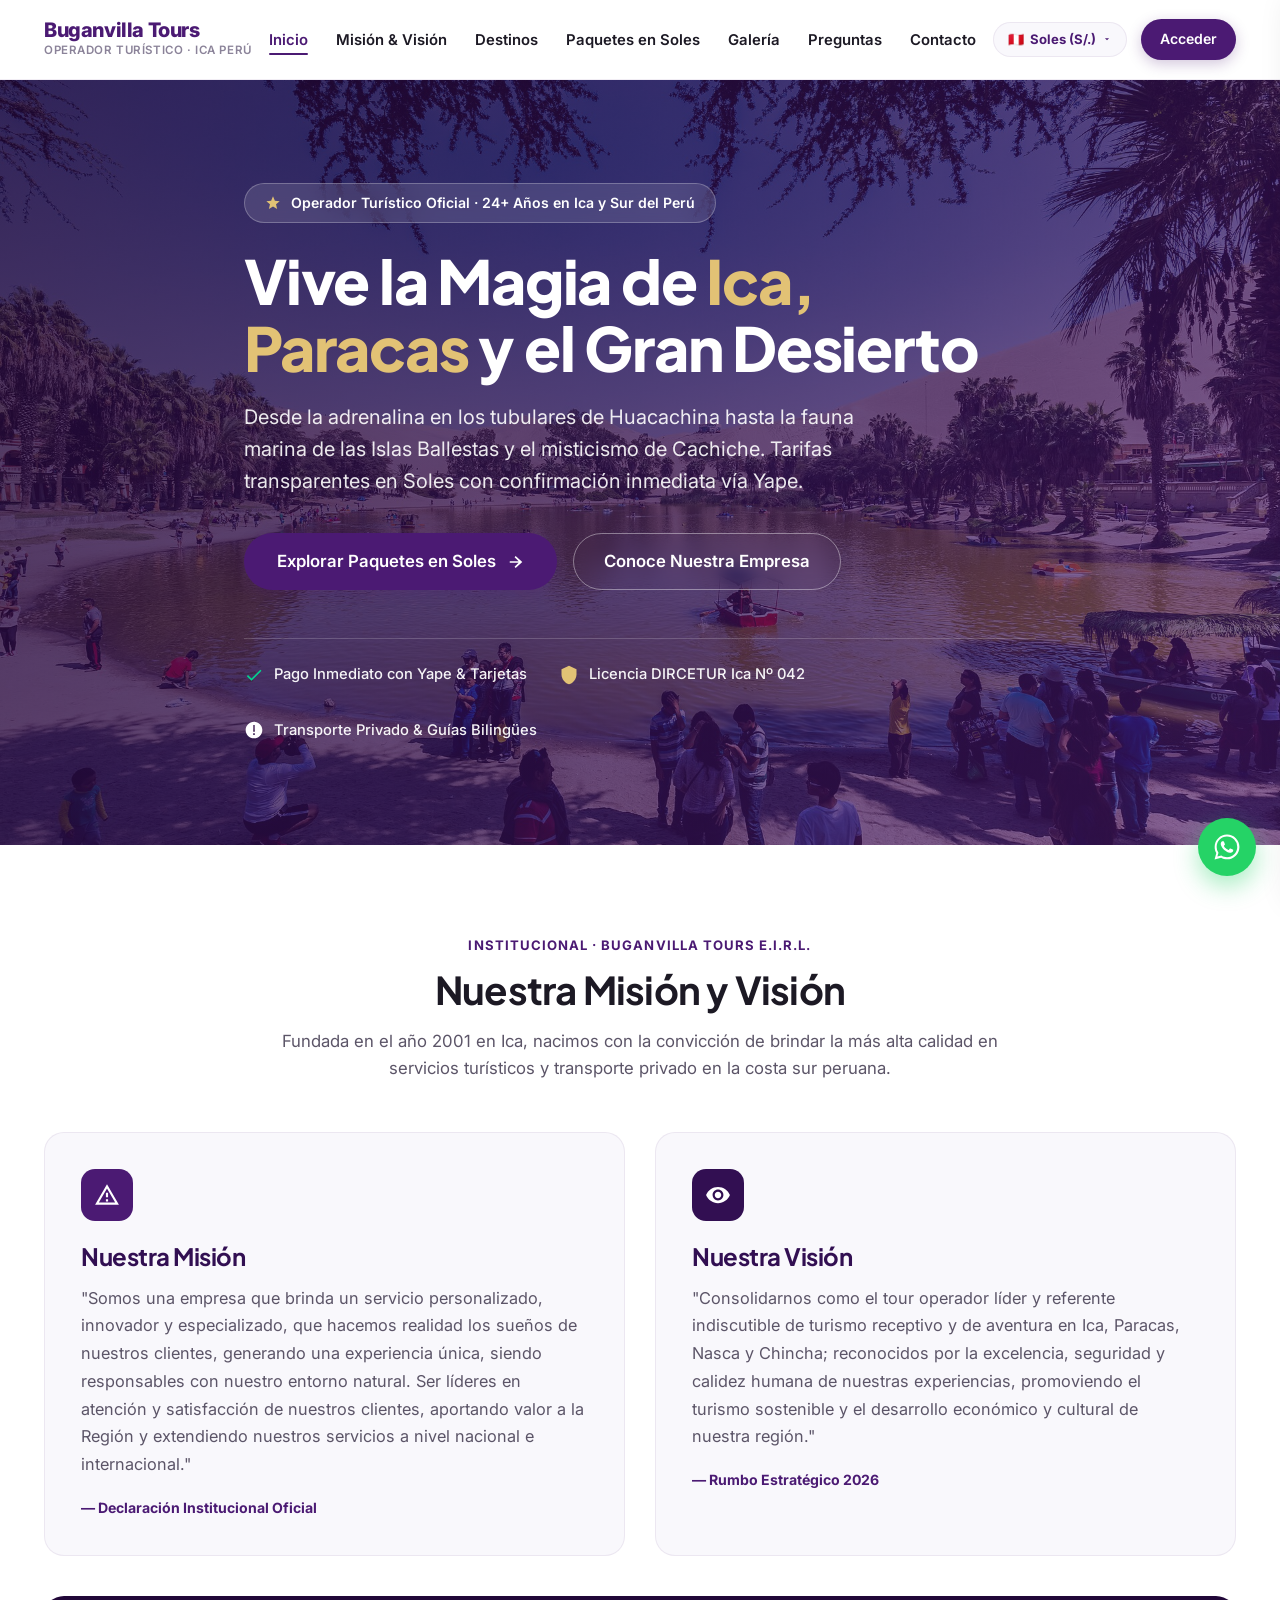
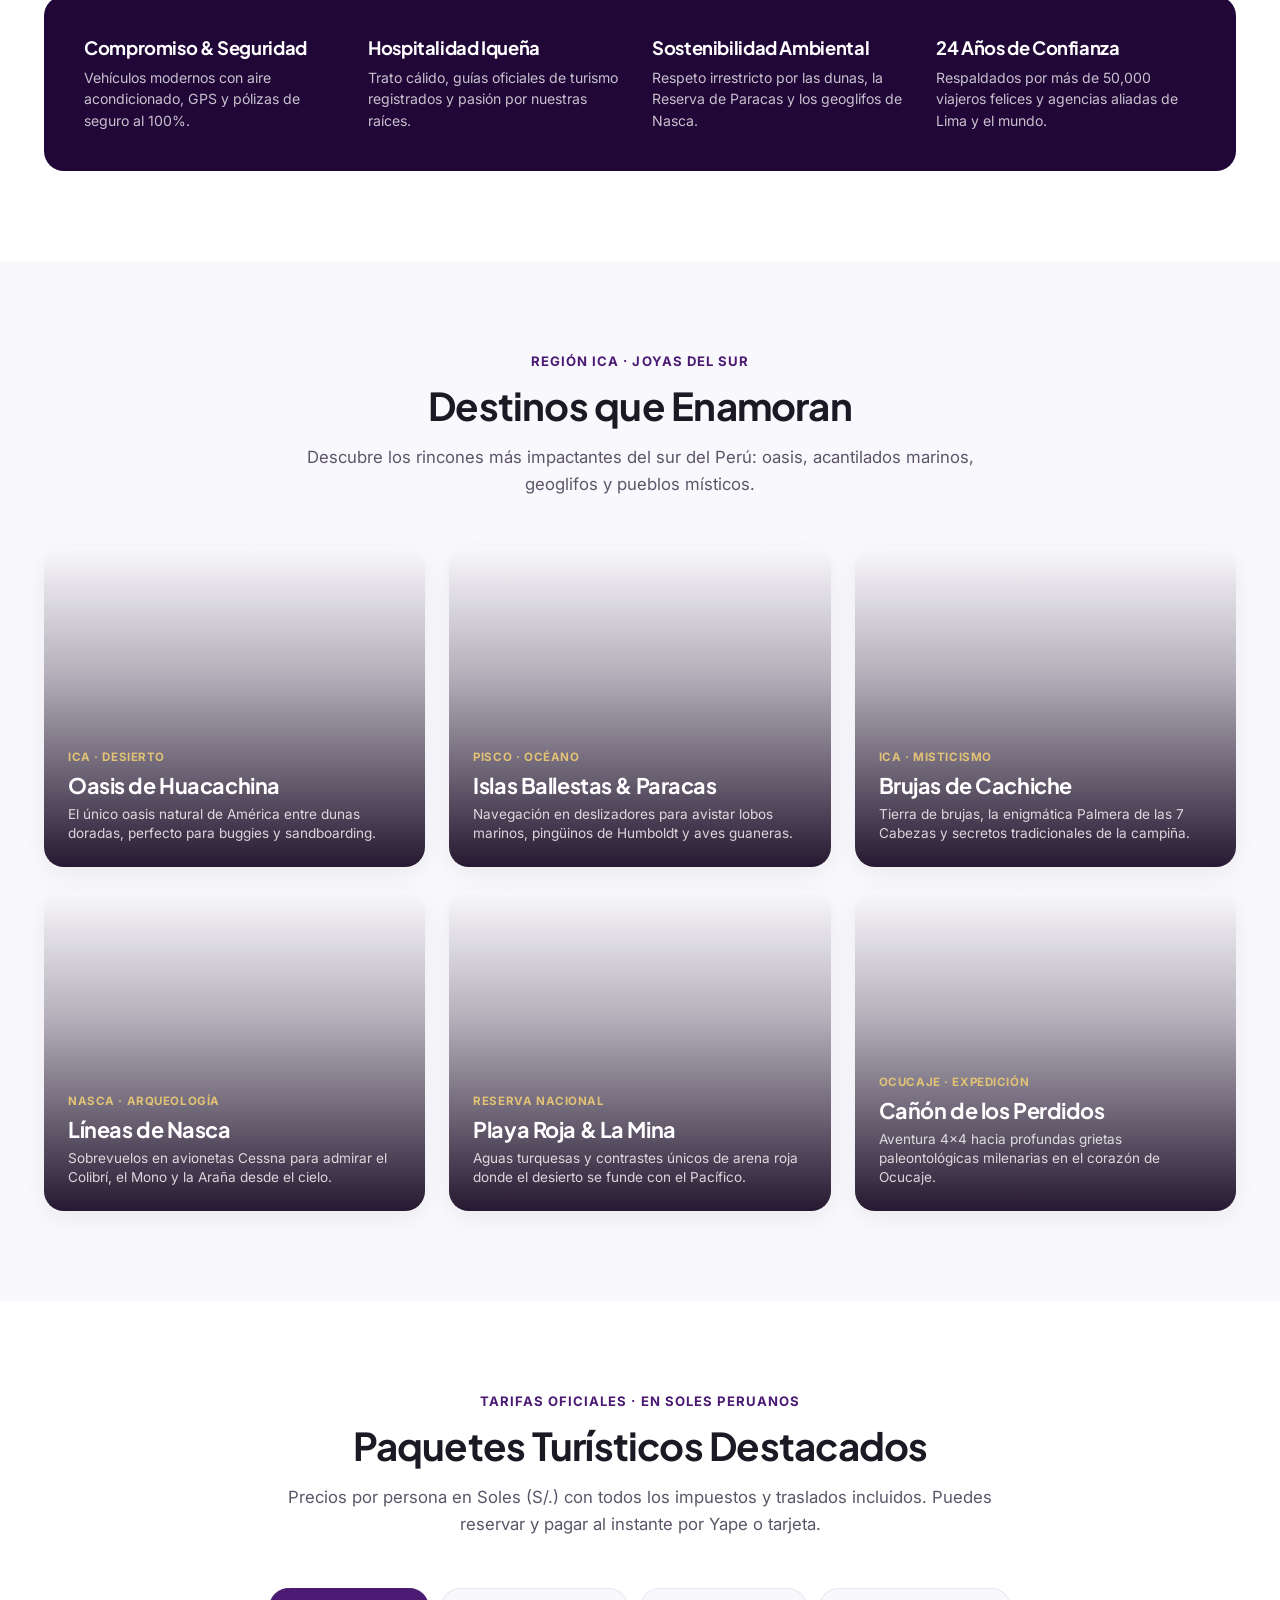
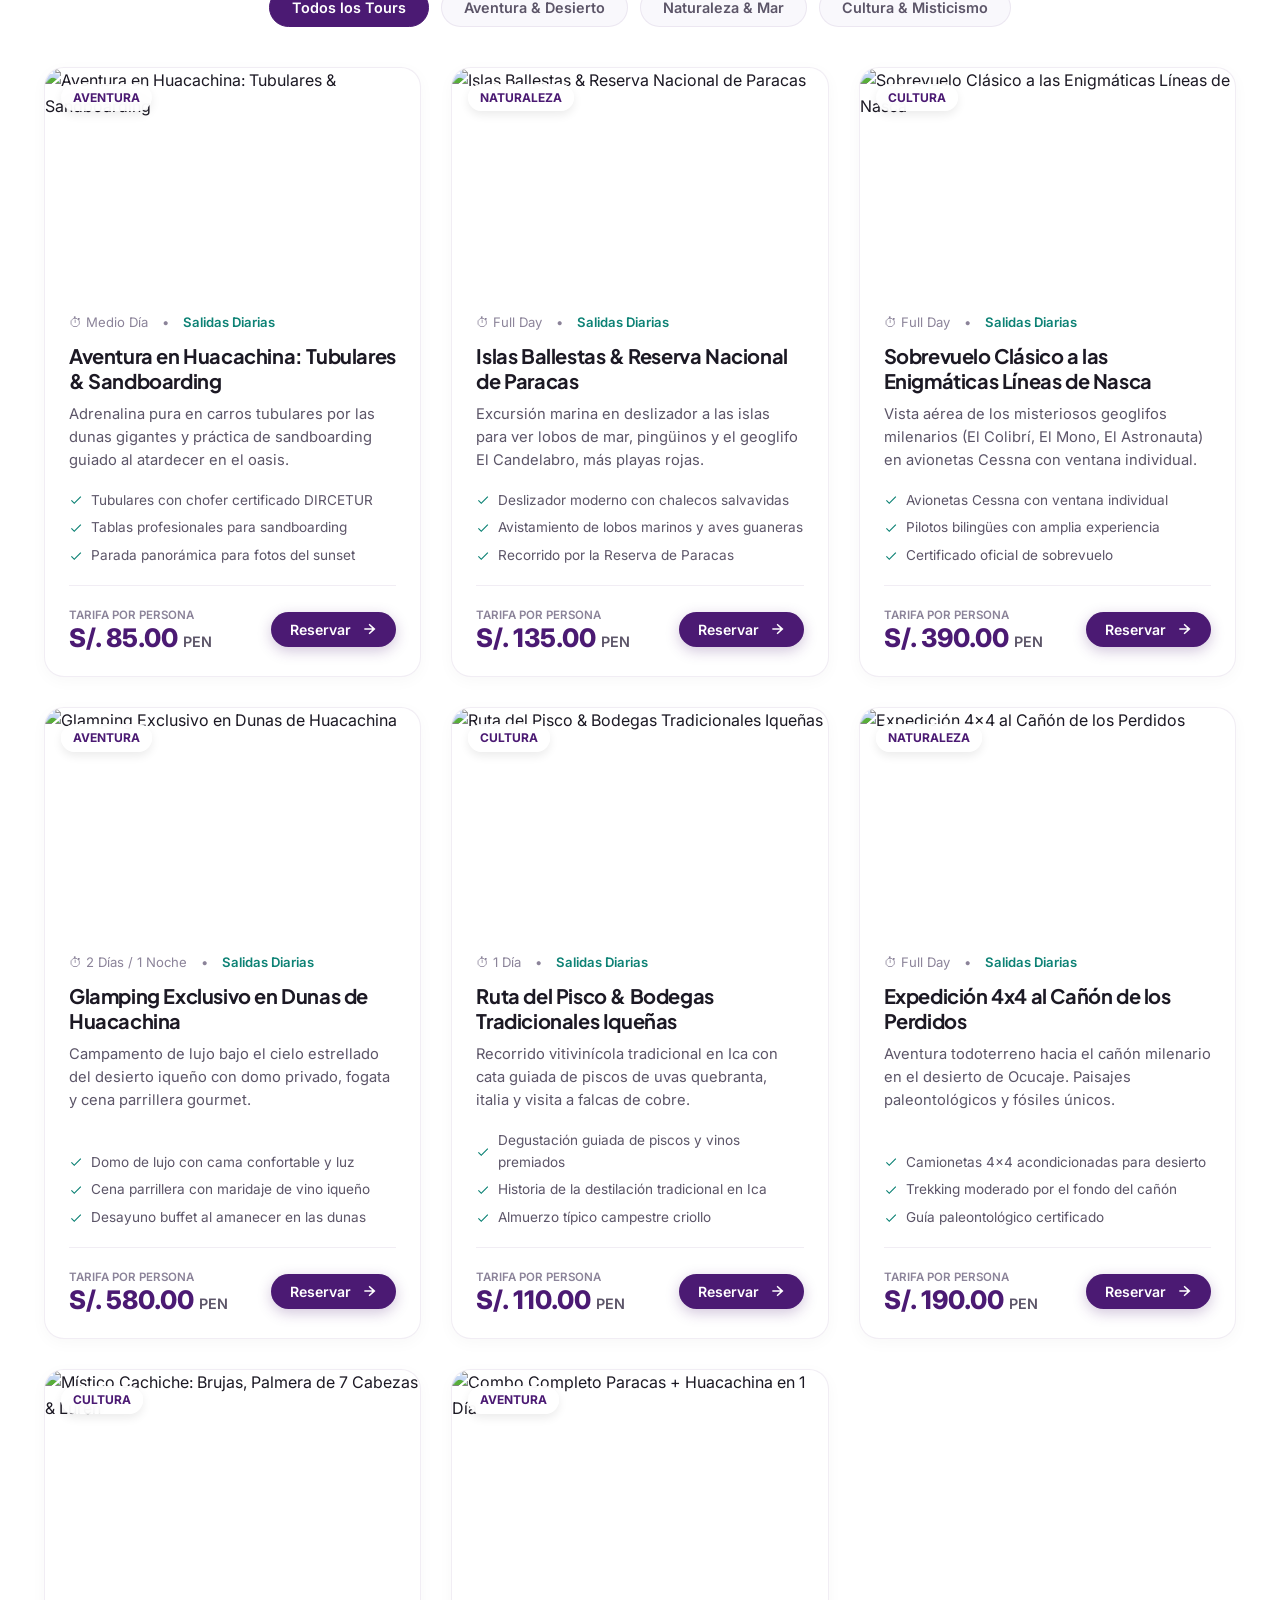
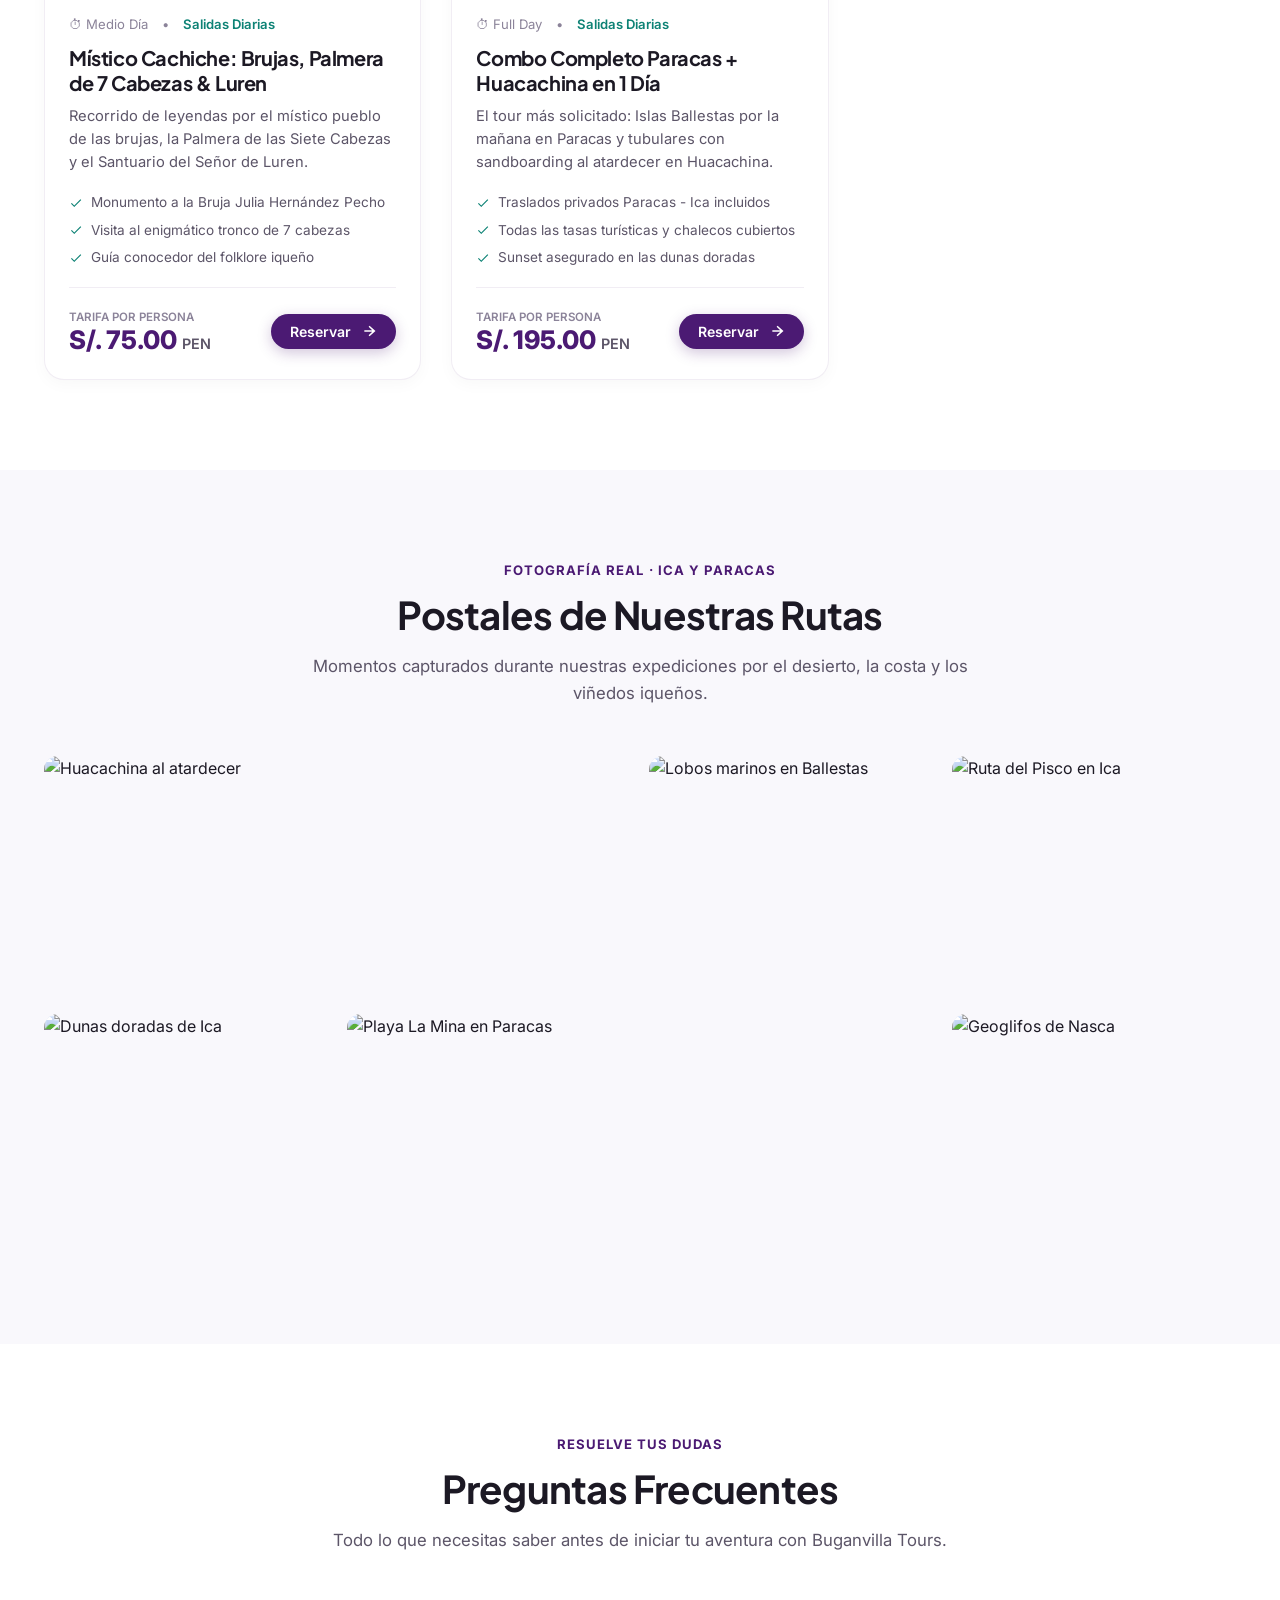
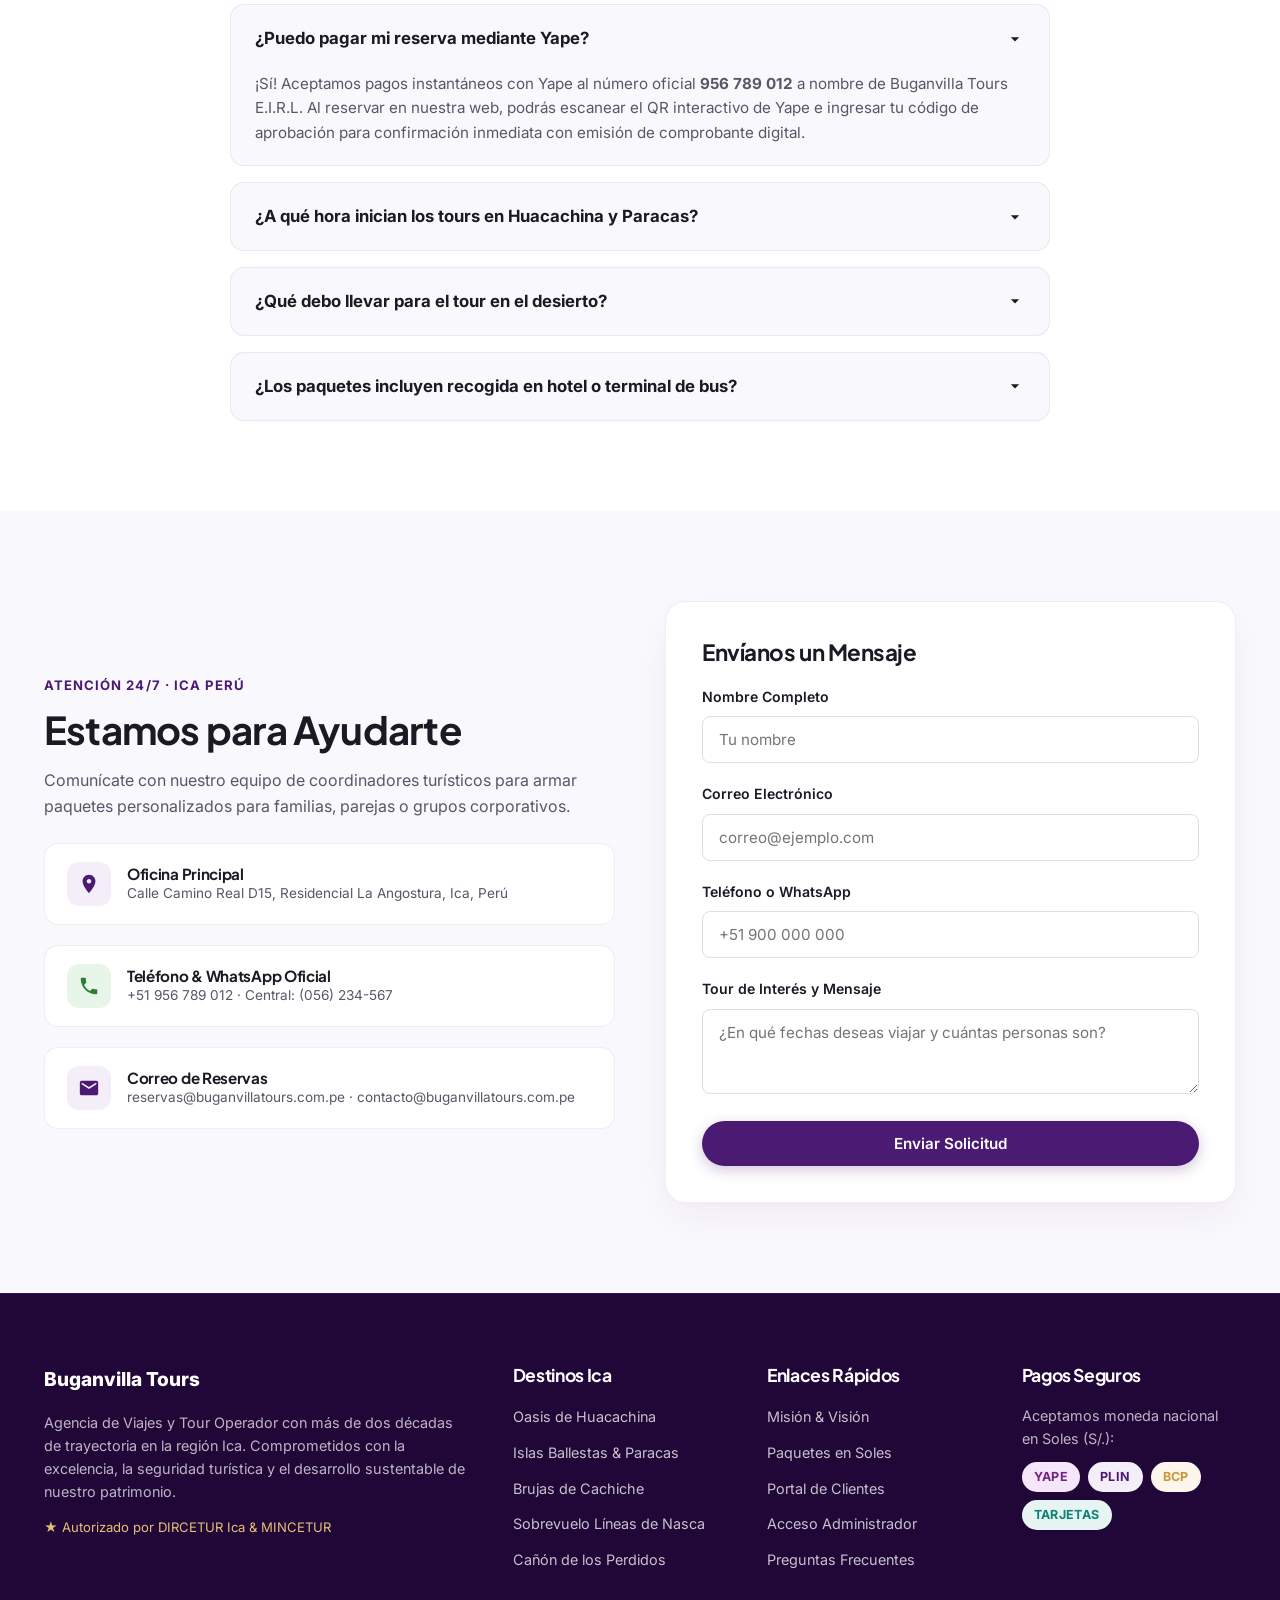
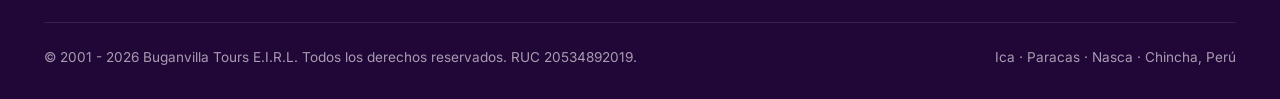
==== commit cb8b6bb0: "feat(ui): update tour package images with authentic Ica photography and add Huacachina hero backgrou" ====
--- a/frontend/index.html
+++ b/frontend/index.html
@@ -265,7 +265,7 @@
             
             <!-- 1. Huacachina -->
             <div class="dest-card" onclick="scrollToSection('paquetes')">
-              <div class="dest-card-bg" style="background-image: url('https://images.unsplash.com/photo-1544644181-1484b3fdfc62?w=800&q=80');"></div>
+              <div class="dest-card-bg" style="background-image: url('https://thumb.wikimedia.org/wikipedia/commons/thumb/4/4c/Oasis_de_Huacachina%2C_Ica%2C_Per%C3%BA%2C_2015-07-29%2C_DD_23.JPG/960px-Oasis_de_Huacachina%2C_Ica%2C_Per%C3%BA%2C_2015-07-29%2C_DD_23.JPG');"></div>
               <div class="dest-card-overlay">
                 <span class="dest-tag">Ica · Desierto</span>
                 <h3 class="dest-name">Oasis de Huacachina</h3>
@@ -275,7 +275,7 @@
 
             <!-- 2. Paracas & Ballestas -->
             <div class="dest-card" onclick="scrollToSection('paquetes')">
-              <div class="dest-card-bg" style="background-image: url('https://images.unsplash.com/photo-1580619305218-8423a7ef79b4?w=800&q=80');"></div>
+              <div class="dest-card-bg" style="background-image: url('https://thumb.wikimedia.org/wikipedia/commons/thumb/3/3d/Islas_Ballestas_2.JPG/960px-Islas_Ballestas_2.JPG');"></div>
               <div class="dest-card-overlay">
                 <span class="dest-tag">Pisco · Océano</span>
                 <h3 class="dest-name">Islas Ballestas & Paracas</h3>
@@ -285,7 +285,7 @@
 
             <!-- 3. Pueblo de Cachiche -->
             <div class="dest-card" onclick="scrollToSection('paquetes')">
-              <div class="dest-card-bg" style="background-image: url('https://images.unsplash.com/photo-1518457607834-6e8d80c183c5?w=800&q=80');"></div>
+              <div class="dest-card-bg" style="background-image: url('https://thumb.wikimedia.org/wikipedia/commons/thumb/3/33/PALMERA_DE_SIETE_CABEZAS.jpg/960px-PALMERA_DE_SIETE_CABEZAS.jpg');"></div>
               <div class="dest-card-overlay">
                 <span class="dest-tag">Ica · Misticismo</span>
                 <h3 class="dest-name">Brujas de Cachiche</h3>
@@ -295,7 +295,7 @@
 
             <!-- 4. Líneas de Nasca -->
             <div class="dest-card" onclick="scrollToSection('paquetes')">
-              <div class="dest-card-bg" style="background-image: url('https://images.unsplash.com/photo-1526392060635-9d6019884377?w=800&q=80');"></div>
+              <div class="dest-card-bg" style="background-image: url('https://thumb.wikimedia.org/wikipedia/commons/thumb/d/d1/Nazca_Lines_Hummingbird_%28cropped%29.jpg/960px-Nazca_Lines_Hummingbird_%28cropped%29.jpg');"></div>
               <div class="dest-card-overlay">
                 <span class="dest-tag">Nasca · Arqueología</span>
                 <h3 class="dest-name">Líneas de Nasca</h3>
@@ -305,7 +305,7 @@
 
             <!-- 5. Playas de Paracas -->
             <div class="dest-card" onclick="scrollToSection('paquetes')">
-              <div class="dest-card-bg" style="background-image: url('https://images.unsplash.com/photo-1507525428034-b723cf961d3e?w=800&q=80');"></div>
+              <div class="dest-card-bg" style="background-image: url('https://thumb.wikimedia.org/wikipedia/commons/thumb/6/62/Playa_Roja_-_Paracas_National_Reserve%2C_Ica.jpg/960px-Playa_Roja_-_Paracas_National_Reserve%2C_Ica.jpg');"></div>
               <div class="dest-card-overlay">
                 <span class="dest-tag">Reserva Nacional</span>
                 <h3 class="dest-name">Playa Roja & La Mina</h3>
@@ -315,7 +315,7 @@
 
             <!-- 6. Cañón de los Perdidos -->
             <div class="dest-card" onclick="scrollToSection('paquetes')">
-              <div class="dest-card-bg" style="background-image: url('https://images.unsplash.com/photo-1682687220742-aba13b6e50ba?w=800&q=80');"></div>
+              <div class="dest-card-bg" style="background-image: url('https://thumb.wikimedia.org/wikipedia/commons/thumb/6/6b/Ca%C3%B1%C3%B3n_de_los_Perdidos.jpg/960px-Ca%C3%B1%C3%B3n_de_los_Perdidos.jpg');"></div>
               <div class="dest-card-overlay">
                 <span class="dest-tag">Ocucaje · Expedición</span>
                 <h3 class="dest-name">Cañón de los Perdidos</h3>
@@ -370,27 +370,27 @@
 
           <div class="gallery-grid">
             <div class="gallery-item span-2">
-              <img src="https://images.unsplash.com/photo-1509316975850-ff9c5deb0cd9?w=900&q=80" alt="Huacachina al atardecer" class="gallery-img">
+              <img src="https://thumb.wikimedia.org/wikipedia/commons/thumb/d/d4/Oasis_de_Huacachina%2C_Ica%2C_Per%C3%BA%2C_2015-07-29%2C_DD_18.JPG/960px-Oasis_de_Huacachina%2C_Ica%2C_Per%C3%BA%2C_2015-07-29%2C_DD_18.JPG" alt="Huacachina al atardecer" class="gallery-img" referrerpolicy="no-referrer">
               <div class="gallery-overlay"><span>Sunset en el Oasis de Huacachina</span></div>
             </div>
             <div class="gallery-item">
-              <img src="https://images.unsplash.com/photo-1580619305218-8423a7ef79b4?w=600&q=80" alt="Lobos marinos en Ballestas" class="gallery-img">
+              <img src="https://thumb.wikimedia.org/wikipedia/commons/thumb/3/3d/Islas_Ballestas_2.JPG/960px-Islas_Ballestas_2.JPG" alt="Lobos marinos en Ballestas" class="gallery-img" referrerpolicy="no-referrer">
               <div class="gallery-overlay"><span>Lobos marinos en Islas Ballestas</span></div>
             </div>
             <div class="gallery-item">
-              <img src="https://images.unsplash.com/photo-1506377247377-2a5b3b417ebb?w=600&q=80" alt="Ruta del Pisco en Ica" class="gallery-img">
+              <img src="https://thumb.wikimedia.org/wikipedia/commons/thumb/d/db/Bodega_El_Catador_%287521862384%29.jpg/960px-Bodega_El_Catador_%287521862384%29.jpg" alt="Ruta del Pisco en Ica" class="gallery-img" referrerpolicy="no-referrer">
               <div class="gallery-overlay"><span>Barricas de roble y cata de Pisco</span></div>
             </div>
             <div class="gallery-item">
-              <img src="https://images.unsplash.com/photo-1544644181-1484b3fdfc62?w=600&q=80" alt="Dunas doradas de Ica" class="gallery-img">
+              <img src="https://thumb.wikimedia.org/wikipedia/commons/thumb/9/9d/Dune_Buggy_at_Huacachina_%287136152157%29.jpg/960px-Dune_Buggy_at_Huacachina_%287136152157%29.jpg" alt="Dunas doradas de Ica" class="gallery-img" referrerpolicy="no-referrer">
               <div class="gallery-overlay"><span>Tubulares en dunas gigantes</span></div>
             </div>
             <div class="gallery-item span-2">
-              <img src="https://images.unsplash.com/photo-1507525428034-b723cf961d3e?w=900&q=80" alt="Playa La Mina en Paracas" class="gallery-img">
-              <div class="gallery-overlay"><span>Playa La Mina · Reserva de Paracas</span></div>
+              <img src="https://thumb.wikimedia.org/wikipedia/commons/thumb/6/62/Playa_Roja_-_Paracas_National_Reserve%2C_Ica.jpg/960px-Playa_Roja_-_Paracas_National_Reserve%2C_Ica.jpg" alt="Playa La Mina en Paracas" class="gallery-img" referrerpolicy="no-referrer">
+              <div class="gallery-overlay"><span>Playa Roja · Reserva de Paracas</span></div>
             </div>
             <div class="gallery-item">
-              <img src="https://images.unsplash.com/photo-1526392060635-9d6019884377?w=600&q=80" alt="Geoglifos de Nasca" class="gallery-img">
+              <img src="https://thumb.wikimedia.org/wikipedia/commons/thumb/d/d1/Nazca_Lines_Hummingbird_%28cropped%29.jpg/960px-Nazca_Lines_Hummingbird_%28cropped%29.jpg" alt="Geoglifos de Nasca" class="gallery-img" referrerpolicy="no-referrer">
               <div class="gallery-overlay"><span>Sobrevuelo Líneas de Nasca</span></div>
             </div>
           </div>
--- a/frontend/css/styles.css
+++ b/frontend/css/styles.css
@@ -473,8 +473,13 @@
       min-height: 85vh;
       display: flex;
       align-items: center;
-      background: linear-gradient(135deg, rgba(33, 7, 56, 0.84) 0%, rgba(50, 15, 82, 0.74) 60%, rgba(75, 26, 115, 0.65) 100%),
-                  url('https://images.unsplash.com/photo-1509316975850-ff9c5deb0cd9?w=1920&q=80') center/cover no-repeat;
+      background-color: var(--primary-dark);
+      background-image: linear-gradient(135deg, rgba(33, 7, 56, 0.82) 0%, rgba(50, 15, 82, 0.72) 55%, rgba(75, 26, 115, 0.62) 100%),
+                        url('../images/hero-huacachina.jpg'),
+                        url('https://thumb.wikimedia.org/wikipedia/commons/thumb/4/4c/Oasis_de_Huacachina%2C_Ica%2C_Per%C3%BA%2C_2015-07-29%2C_DD_23.JPG/1920px-Oasis_de_Huacachina%2C_Ica%2C_Per%C3%BA%2C_2015-07-29%2C_DD_23.JPG');
+      background-position: center;
+      background-size: cover;
+      background-repeat: no-repeat;
       color: #FFFFFF;
       padding: 80px 0;
       overflow: hidden;
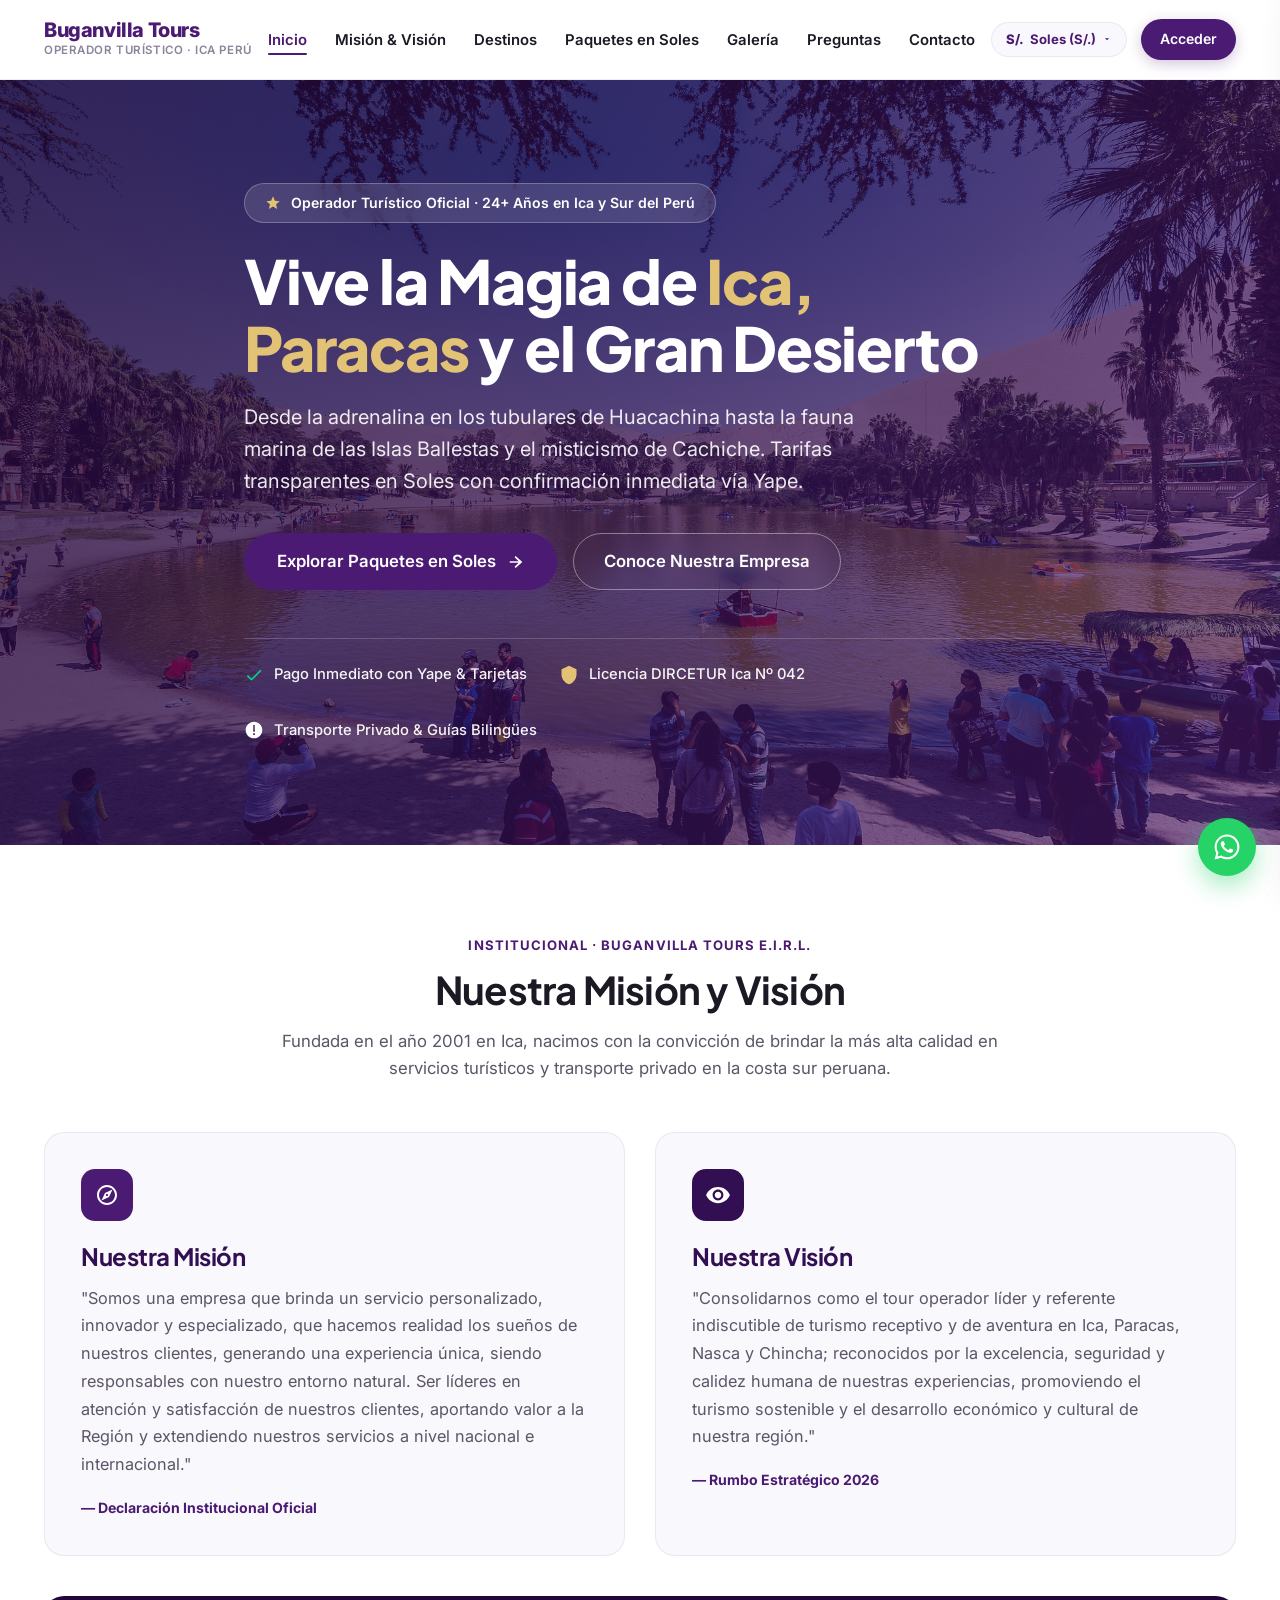
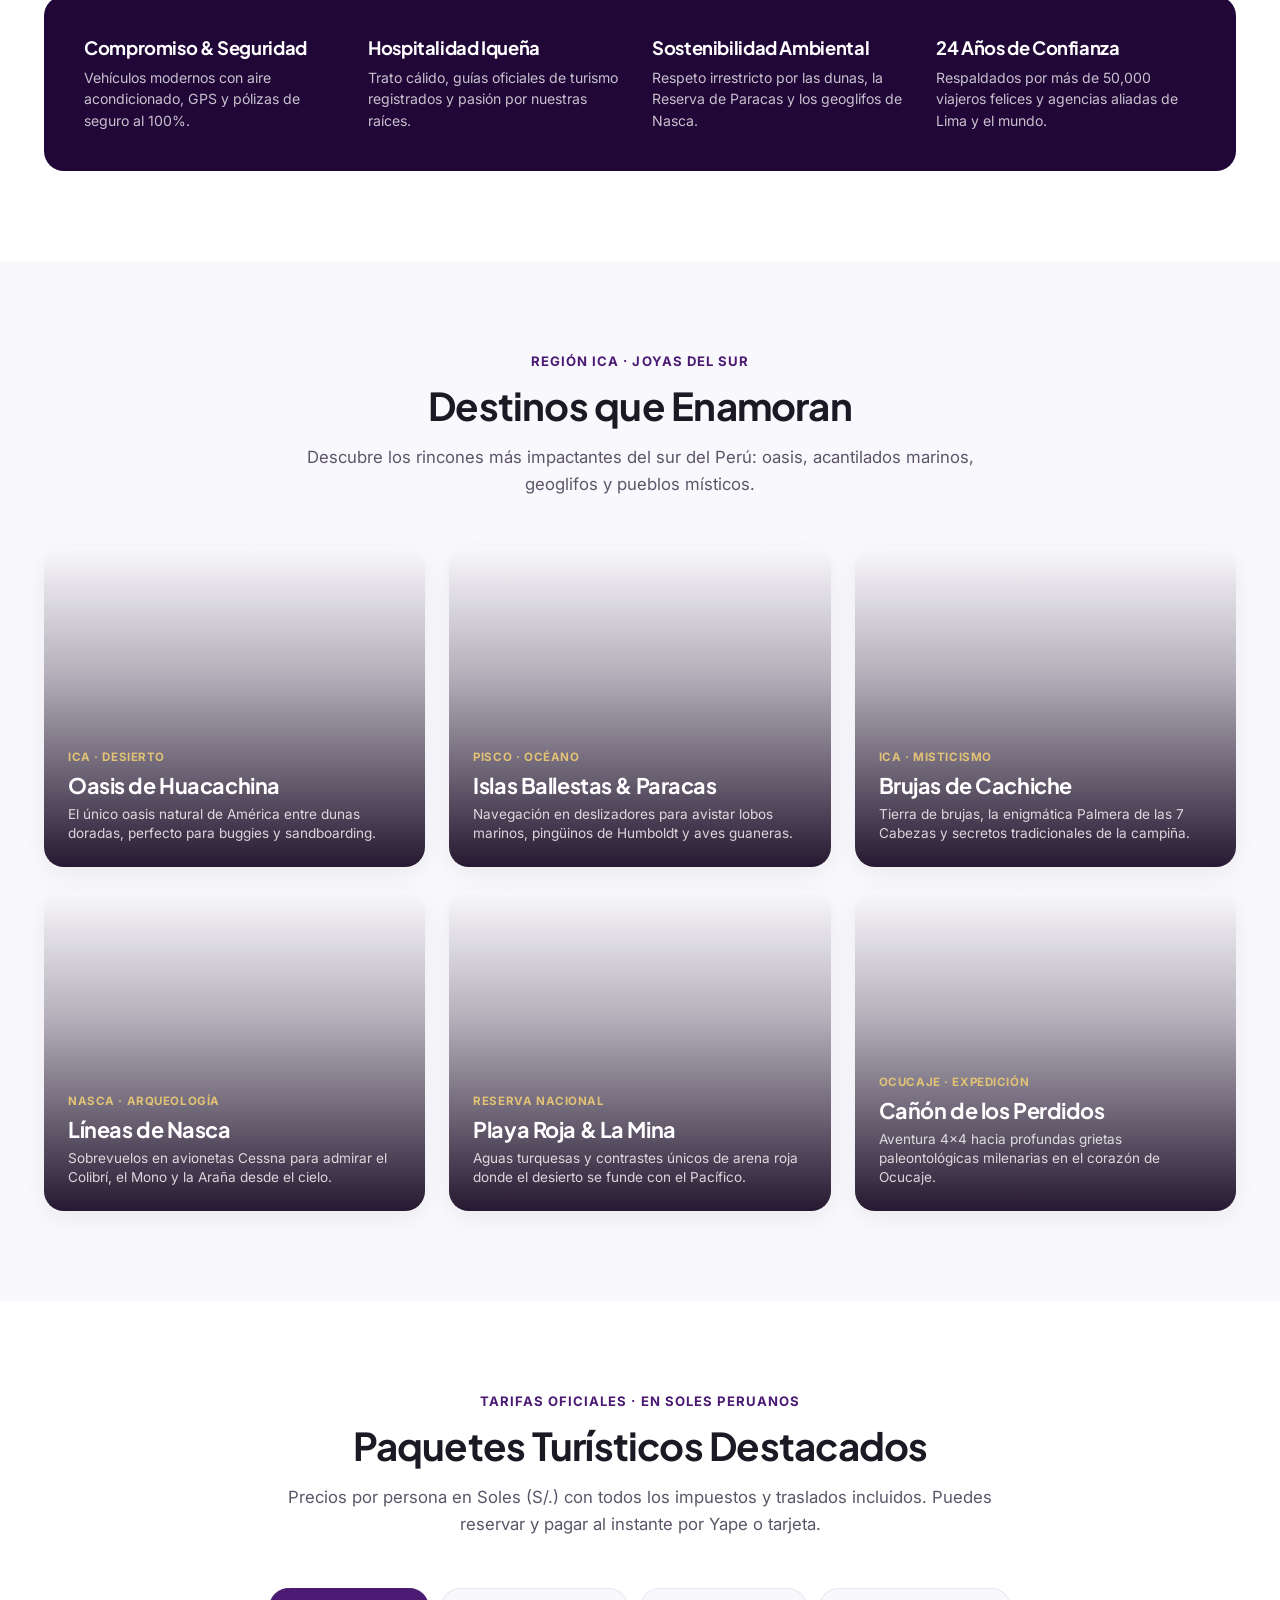
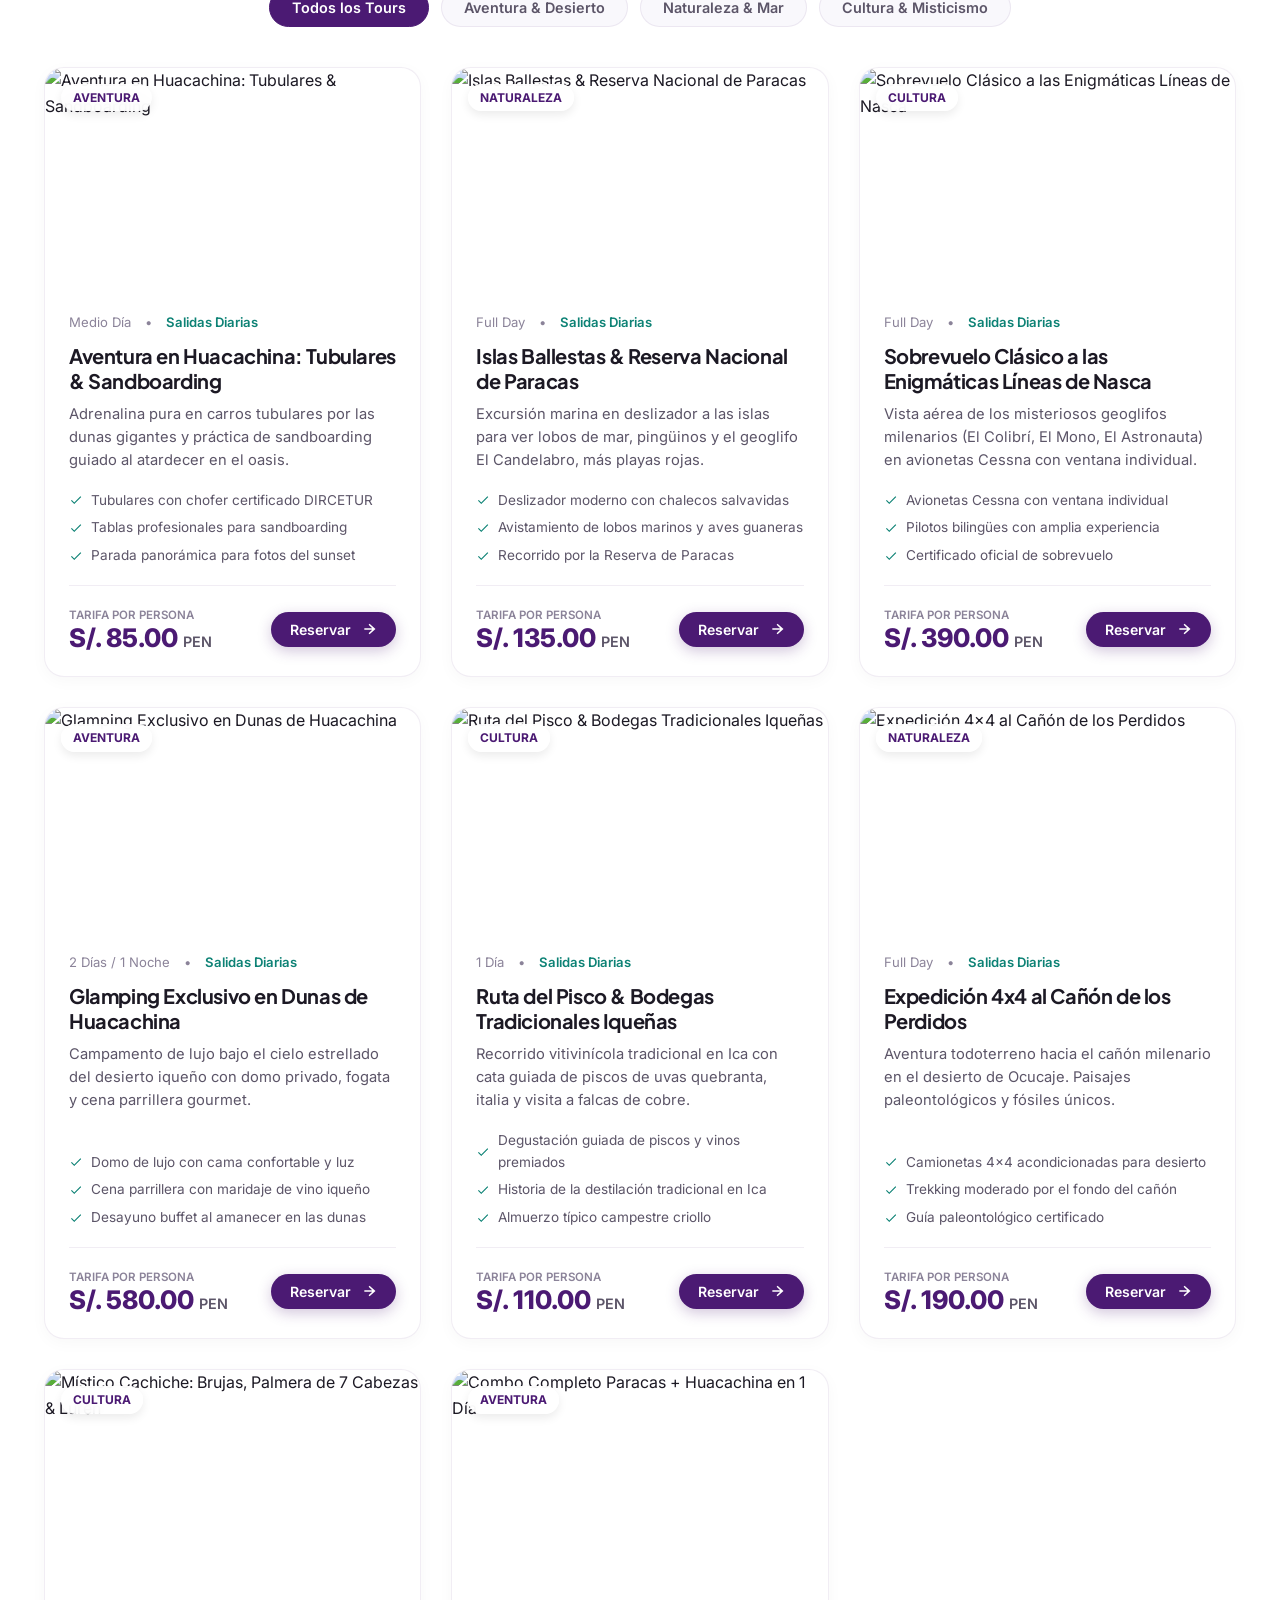
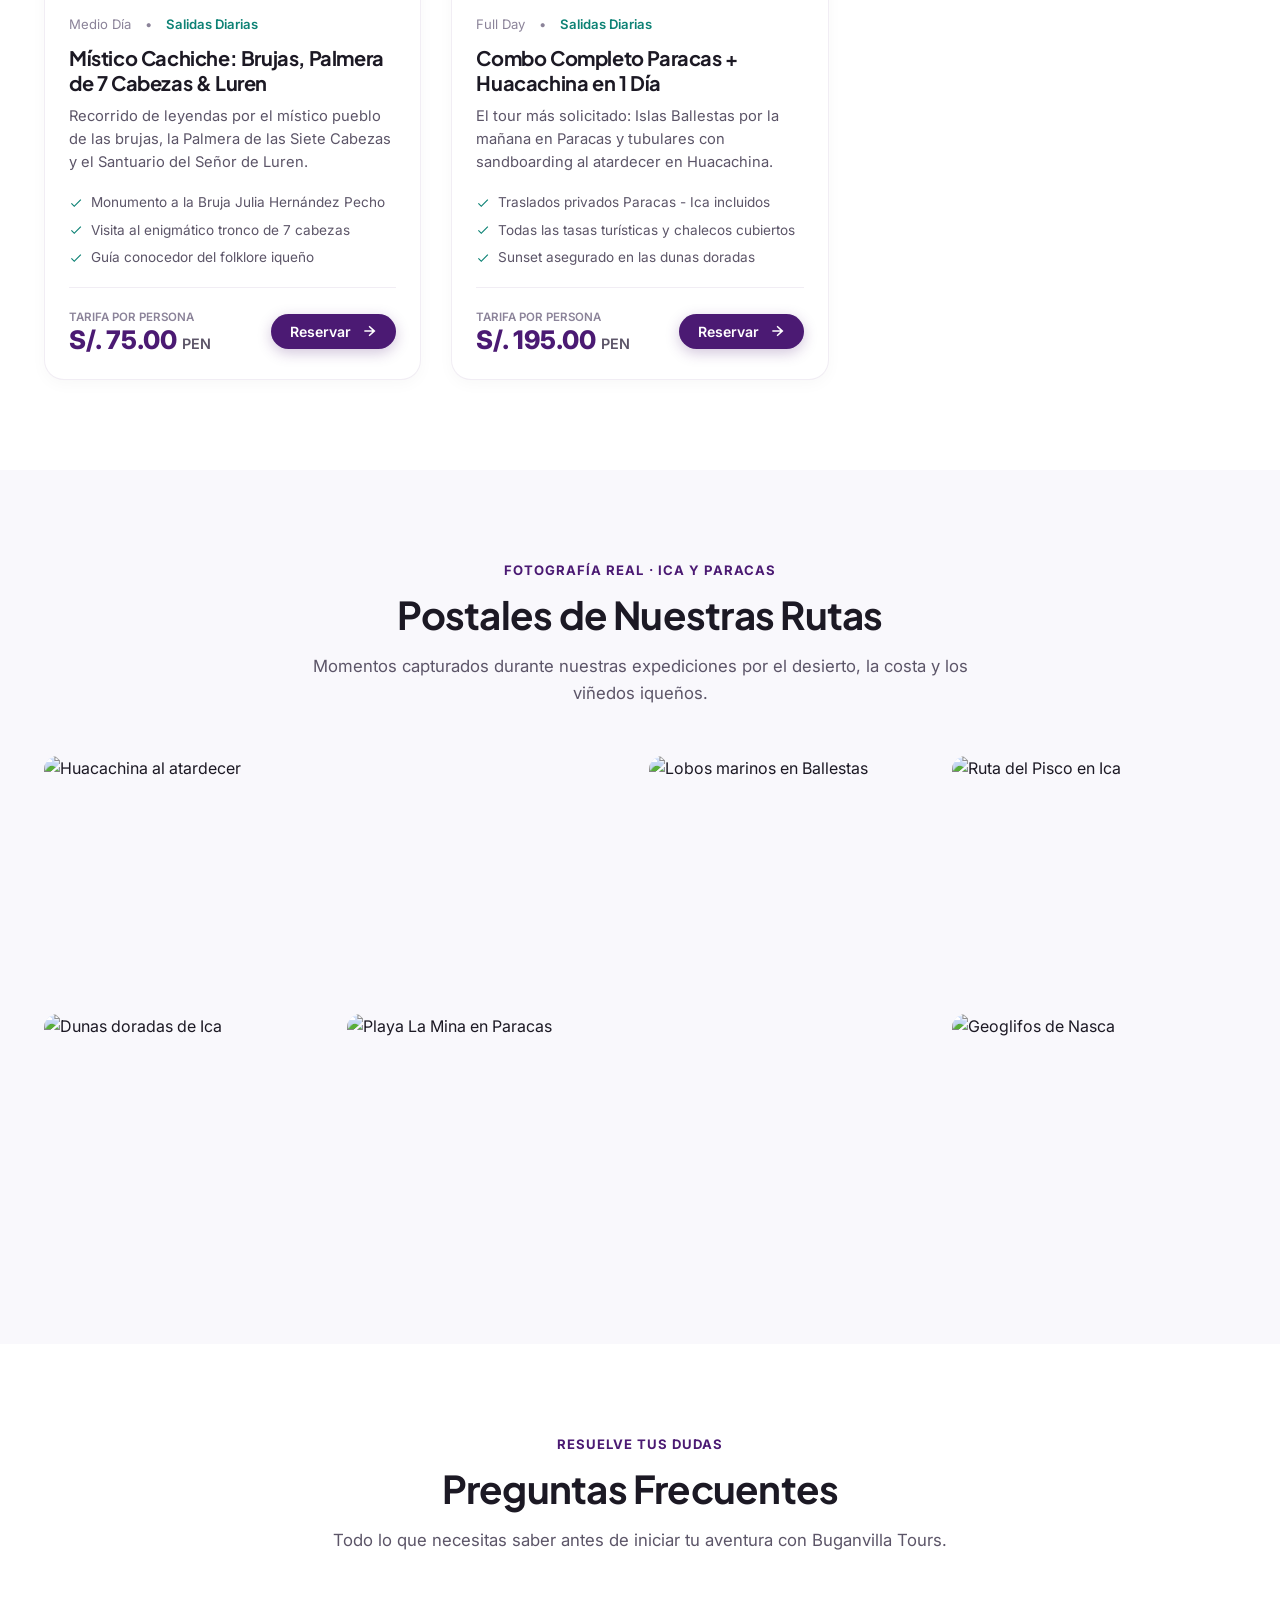
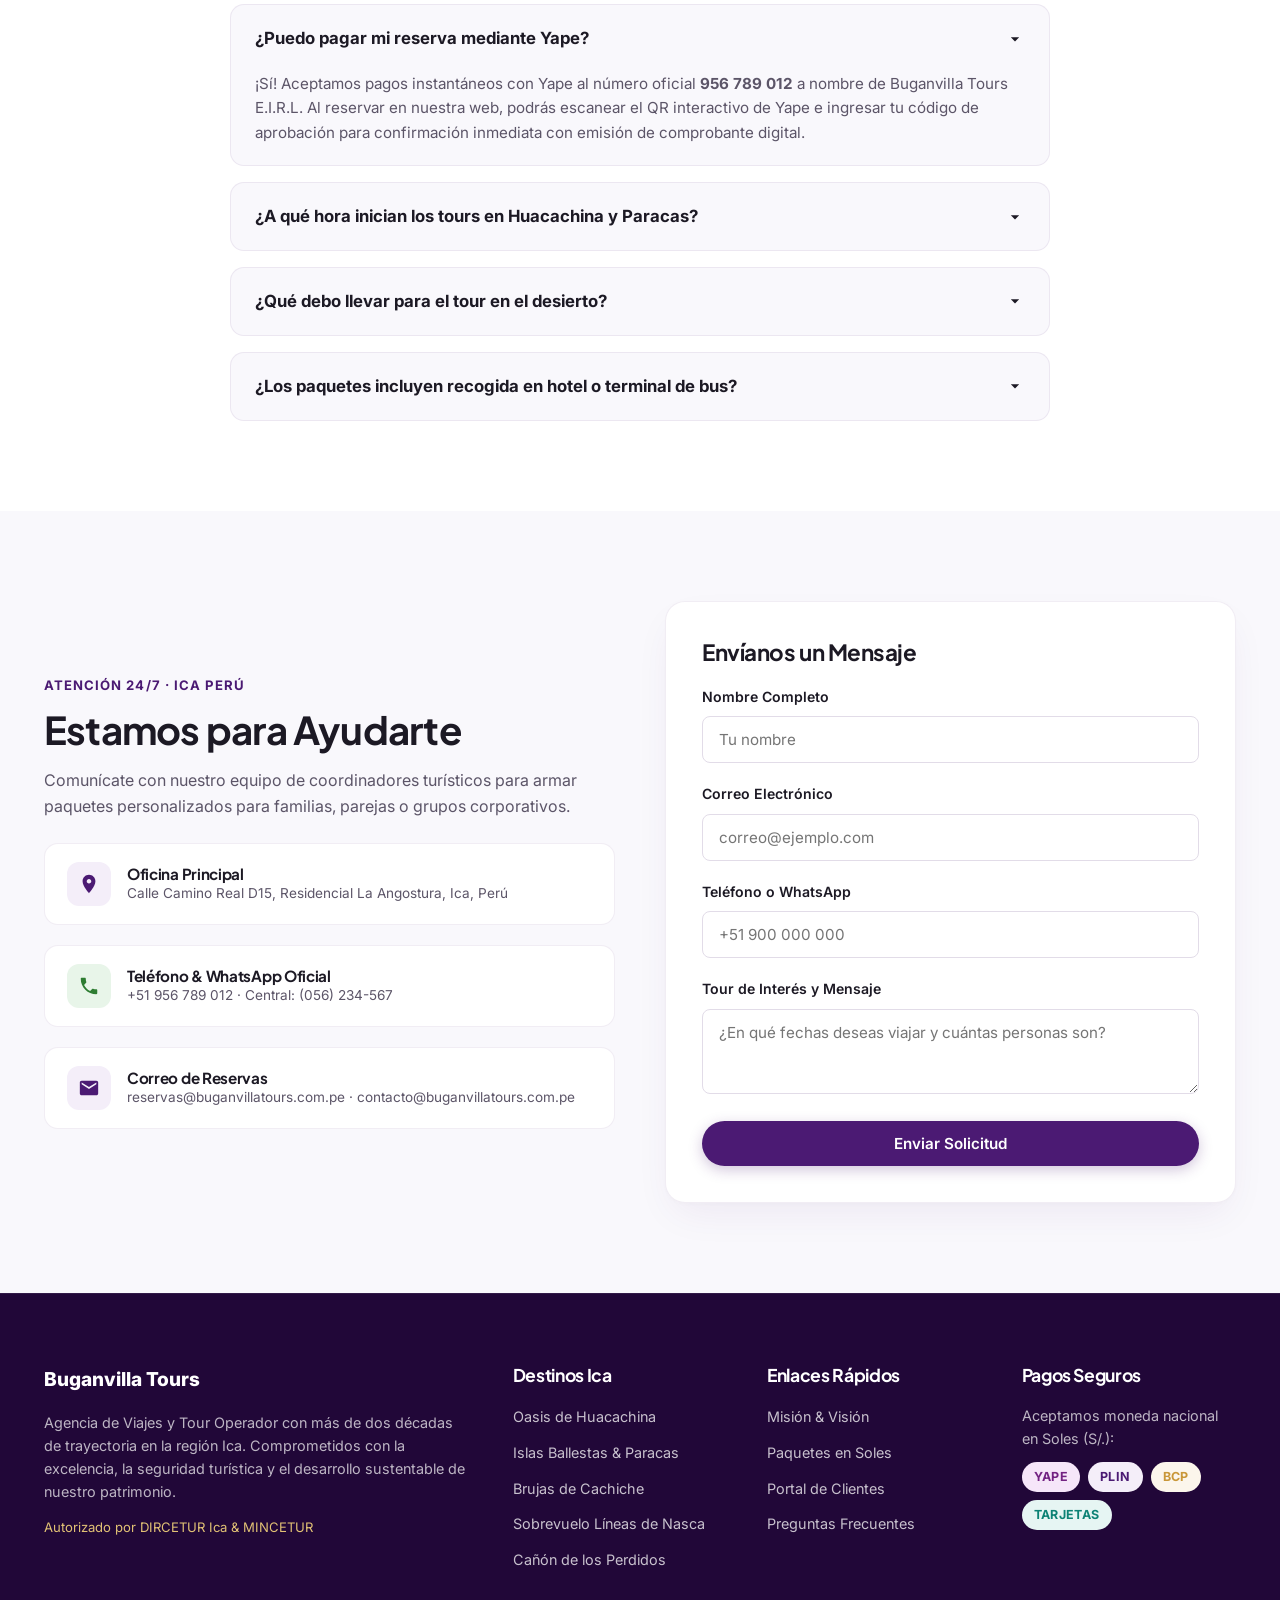
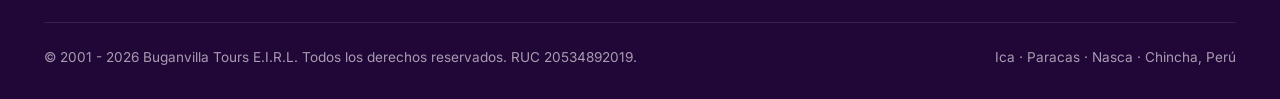
==== commit 1620b946: "refactor(ui): remove unnecessary emojis and icons, keeping only essential UI elements" ====
--- a/frontend/index.html
+++ b/frontend/index.html
@@ -52,21 +52,21 @@
       <div class="nav-right-actions">
         
         <div class="currency-pill" id="currencyPill" onclick="toggleCurrencyDropdown(event)" title="Cambiar Moneda de Pago">
-          <span id="curFlag">🇵🇪</span>
+          <span id="curFlag" style="font-weight: 800; font-size: 0.82rem; color: var(--primary);">S/.</span>
           <span id="curLabel">Soles (S/.)</span>
           <svg width="10" height="10" viewBox="0 0 24 24" fill="currentColor"><path d="M7 10l5 5 5-5z"/></svg>
 
           <div class="currency-dropdown" id="currencyDropdown">
             <button type="button" class="currency-dropdown-opt active" data-cur="PEN" onclick="setCurrency('PEN', event)">
-              <span>🇵🇪 Soles Peruanos</span>
+              <span>Soles Peruanos</span>
               <strong>S/.</strong>
             </button>
             <button type="button" class="currency-dropdown-opt" data-cur="USD" onclick="setCurrency('USD', event)">
-              <span>🇺🇸 Dólares (USD)</span>
+              <span>Dólares (USD)</span>
               <strong>$</strong>
             </button>
             <button type="button" class="currency-dropdown-opt" data-cur="EUR" onclick="setCurrency('EUR', event)">
-              <span>🇪🇺 Euros (EUR)</span>
+              <span>Euros (EUR)</span>
               <strong>€</strong>
             </button>
           </div>
@@ -92,10 +92,6 @@
               <svg width="16" height="16" viewBox="0 0 24 24" fill="currentColor"><path d="M3 13h8V3H3v10zm0 8h8v-6H3v6zm10 0h8V11h-8v10zm0-18v6h8V3h-8z"/></svg>
               Mi Panel Cliente
             </a>
-            <a href="#admin-dashboard" id="userMenuAdminLink" style="display: none;" onclick="navigate('admin-dashboard')">
-              <svg width="16" height="16" viewBox="0 0 24 24" fill="currentColor"><path d="M12 1L3 5v6c0 5.55 3.84 10.74 9 12 5.16-1.26 9-6.45 9-12V5l-9-4z"/></svg>
-              Panel Administrador
-            </a>
             <button onclick="logout()">
               <svg width="16" height="16" viewBox="0 0 24 24" fill="currentColor"><path d="M10.09 15.59L11.5 17l5-5-5-5-1.41 1.41L12.67 11H3v2h9.67l-2.58 2.59zM19 3H5c-1.11 0-2 .9-2 2v4h2V5h14v14H5v-4H3v4c0 1.1.89 2 2 2h14c1.1 0 2-.9 2-2V5c0-1.1-.9-2-2-2z"/></svg>
               Cerrar Sesión
@@ -104,7 +100,9 @@
         </div>
 
         <!-- Mobile Trigger -->
-        <button class="mobile-nav-toggle" onclick="toggleMobileNav()">☰</button>
+        <button class="mobile-nav-toggle" onclick="toggleMobileNav()" aria-label="Menú">
+          <svg width="20" height="20" viewBox="0 0 24 24" fill="currentColor"><path d="M3 18h18v-2H3v2zm0-5h18v-2H3v2zm0-7v2h18V6H3z"/></svg>
+        </button>
       </div>
 
     </div>
@@ -199,7 +197,7 @@
             <!-- Misión Oficial -->
             <div class="mision-card">
               <div class="inst-icon-wrap">
-                <svg width="26" height="26" viewBox="0 0 24 24" fill="currentColor"><path d="M12 2L1 21h22L12 2zm0 3.99L19.53 19H4.47L12 5.99zM11 16h2v2h-2zm0-6h2v4h-2z"/></svg>
+                <svg width="24" height="24" viewBox="0 0 24 24" fill="currentColor"><path d="M12 2C6.48 2 2 6.48 2 12s4.48 10 10 10 10-4.48 10-10S17.52 2 12 2zm0 18c-4.41 0-8-3.59-8-8s3.59-8 8-8 8 3.59 8 8-3.59 8-8 8zm-5.5-2.5l7.51-3.49L17.5 6.5 9.99 9.99 6.5 17.5zm5.5-6.6c.61 0 1.1.49 1.1 1.1s-.49 1.1-1.1 1.1-1.1-.49-1.1-1.1.49-1.1 1.1-1.1z"/></svg>
               </div>
               <h3 class="inst-title">Nuestra Misión</h3>
               <p class="inst-text">
@@ -554,7 +552,7 @@
                 Agencia de Viajes y Tour Operador con más de dos décadas de trayectoria en la región Ica. Comprometidos con la excelencia, la seguridad turística y el desarrollo sustentable de nuestro patrimonio.
               </p>
               <div style="margin-top: 14px; font-size: 0.82rem; color: #E2C275;">
-                ★ Autorizado por DIRCETUR Ica & MINCETUR
+                Autorizado por DIRCETUR Ica & MINCETUR
               </div>
             </div>
 
@@ -575,7 +573,6 @@
                 <li><a href="#home" onclick="scrollToSection('institucional')">Misión & Visión</a></li>
                 <li><a href="#home" onclick="scrollToSection('paquetes')">Paquetes en Soles</a></li>
                 <li><a href="#login" onclick="navigate('login')">Portal de Clientes</a></li>
-                <li><a href="#login" onclick="navigate('login')">Acceso Administrador</a></li>
                 <li><a href="#home" onclick="scrollToSection('faq')">Preguntas Frecuentes</a></li>
               </ul>
             </div>
@@ -628,9 +625,6 @@
             <div class="form-group">
               <label class="form-label">Correo Electrónico</label>
               <input type="email" class="form-input" id="loginEmail" placeholder="tu@correo.com" required>
-              <small style="color: var(--text-dim); font-size: 0.75rem; display: block; margin-top: 4px;">
-                💡 <em>Tip: Incluye 'admin' en tu correo para ingresar como Administrador.</em>
-              </small>
             </div>
 
             <div class="form-group">
@@ -1293,7 +1287,7 @@
 
               <div>
                 <span class="yape-phone-chip">
-                  📱 Yapear al: 956 789 012
+                  Yapear al: 956 789 012
                 </span>
                 <p style="font-size: 0.9rem; color: var(--yape-purple); font-weight: 700; margin-bottom: 6px;">
                   Titular: Buganvilla Tours E.I.R.L.
@@ -1360,7 +1354,7 @@
             <div id="payBoxPlin" style="display: none; padding: 24px; border: 1px solid var(--border-light); border-radius: var(--radius-md); margin-bottom: 24px; text-align: center; background: #F0FDF4;">
               <div style="font-size: 1.15rem; font-weight: 700; color: #059669; margin-bottom: 6px;">Transferencia Directa por Plin</div>
               <p style="font-size: 0.9rem; color: var(--text-muted); margin-bottom: 12px;">Transfiere al número corporativo registrado:</p>
-              <div style="font-size: 1.3rem; font-weight: 800; color: #059669; margin-bottom: 4px;">📱 956 623 396</div>
+              <div style="font-size: 1.3rem; font-weight: 800; color: #059669; margin-bottom: 4px;">956 623 396</div>
               <div style="font-size: 0.85rem; color: var(--text-muted); margin-bottom: 16px;">Titular: Buganvilla Tours E.I.R.L.</div>
               <div style="max-width: 320px; margin: 0 auto 16px auto; text-align: left;">
                 <label class="form-label" style="color: #059669;">Número de Operación Plin</label>
@@ -1373,7 +1367,7 @@
 
             <!-- Box 5: PAYPAL -->
             <div id="payBoxPaypal" style="display: none; padding: 24px; border: 1px solid var(--border-light); border-radius: var(--radius-md); margin-bottom: 24px; text-align: center; background: #F0F9FF;">
-              <div style="font-size: 1.15rem; font-weight: 700; color: #0079C1; margin-bottom: 6px;">🅿️ Pasarela Internacional PayPal</div>
+              <div style="font-size: 1.15rem; font-weight: 700; color: #0079C1; margin-bottom: 6px;">Pasarela Internacional PayPal</div>
               <p style="font-size: 0.9rem; color: var(--text-muted); margin-bottom: 12px;">Recomendado para turistas extranjeros con cuentas en USD o EUR.</p>
               <div style="max-width: 360px; margin: 0 auto 16px auto; text-align: left;">
                 <label class="form-label" style="color: #0079C1;">Correo Electrónico de tu cuenta PayPal</label>
@@ -1470,7 +1464,9 @@
   <!-- Modal OTP de Verificación de Correo (Seguridad) -->
   <div class="modal-overlay" id="otpModal">
     <div class="modal-card">
-      <div style="font-size: 2.2rem; margin-bottom: 8px;">📧</div>
+      <div style="width: 52px; height: 52px; border-radius: 50%; background: var(--primary-soft); color: var(--primary); display: inline-flex; align-items: center; justify-content: center; margin: 0 auto 12px auto;">
+        <svg width="24" height="24" viewBox="0 0 24 24" fill="currentColor"><path d="M20 4H4c-1.1 0-1.99.9-1.99 2L2 18c0 1.1.9 2 2 2h16c1.1 0 2-.9 2-2V6c0-1.1-.9-2-2-2zm0 4l-8 5-8-5V6l8 5 8-5v2z"/></svg>
+      </div>
       <h3 style="color: var(--primary); margin-bottom: 6px;">Código de Verificación</h3>
       <p style="font-size: 0.88rem; color: var(--text-muted); line-height: 1.5;">
         Por seguridad, ingresa el código de 6 dígitos que enviamos a:<br>
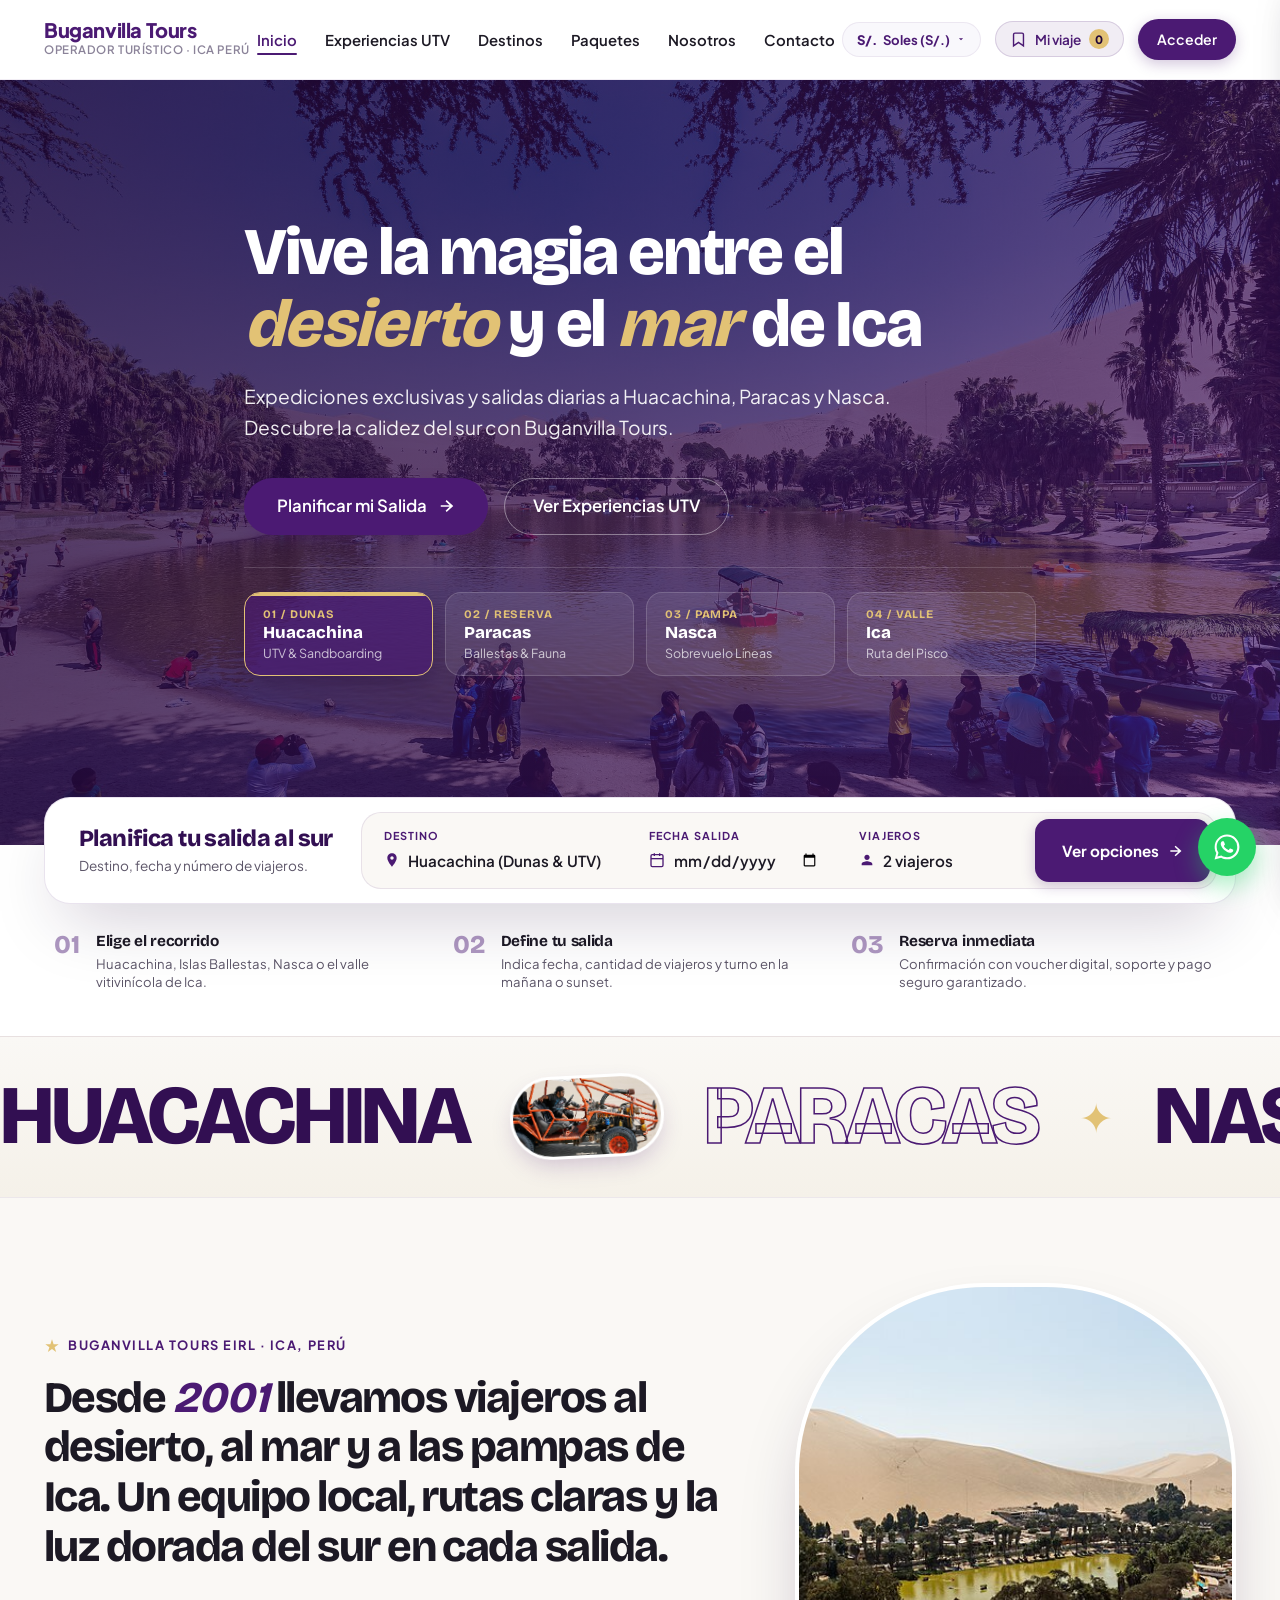
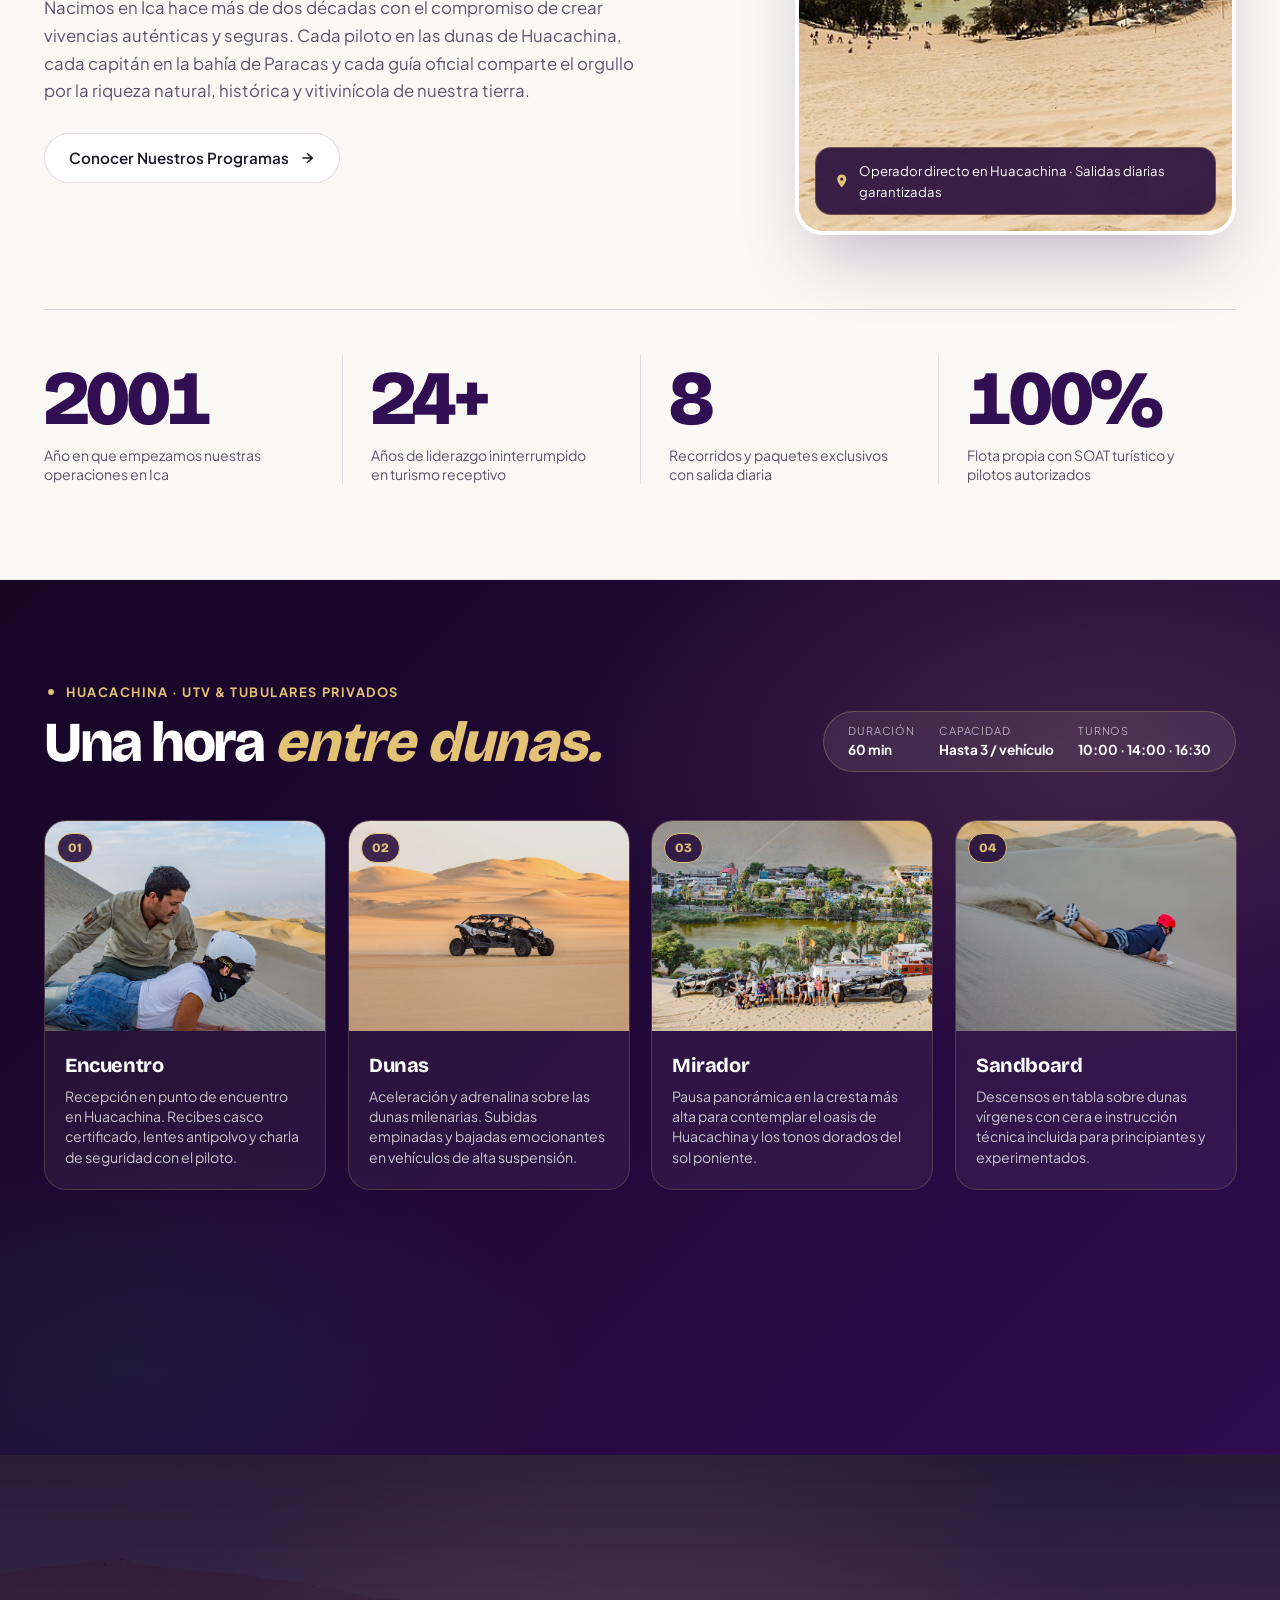
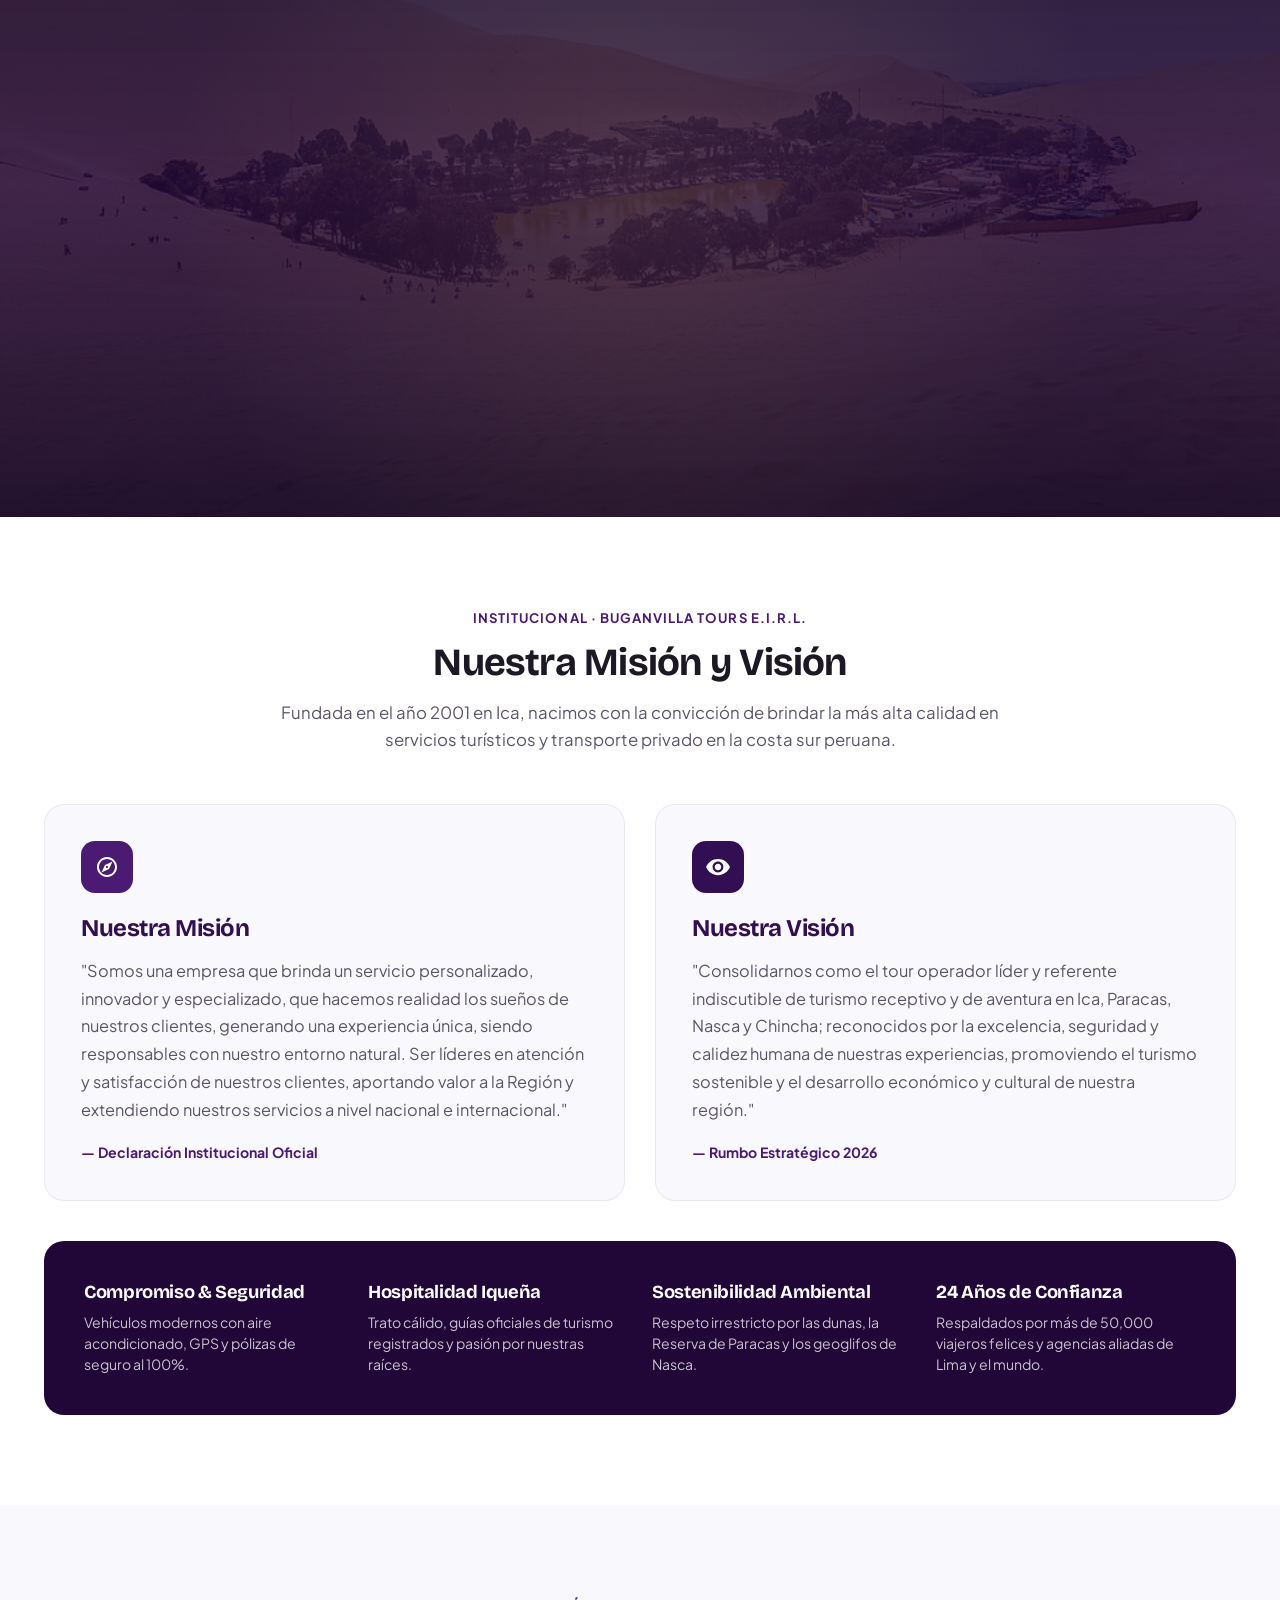
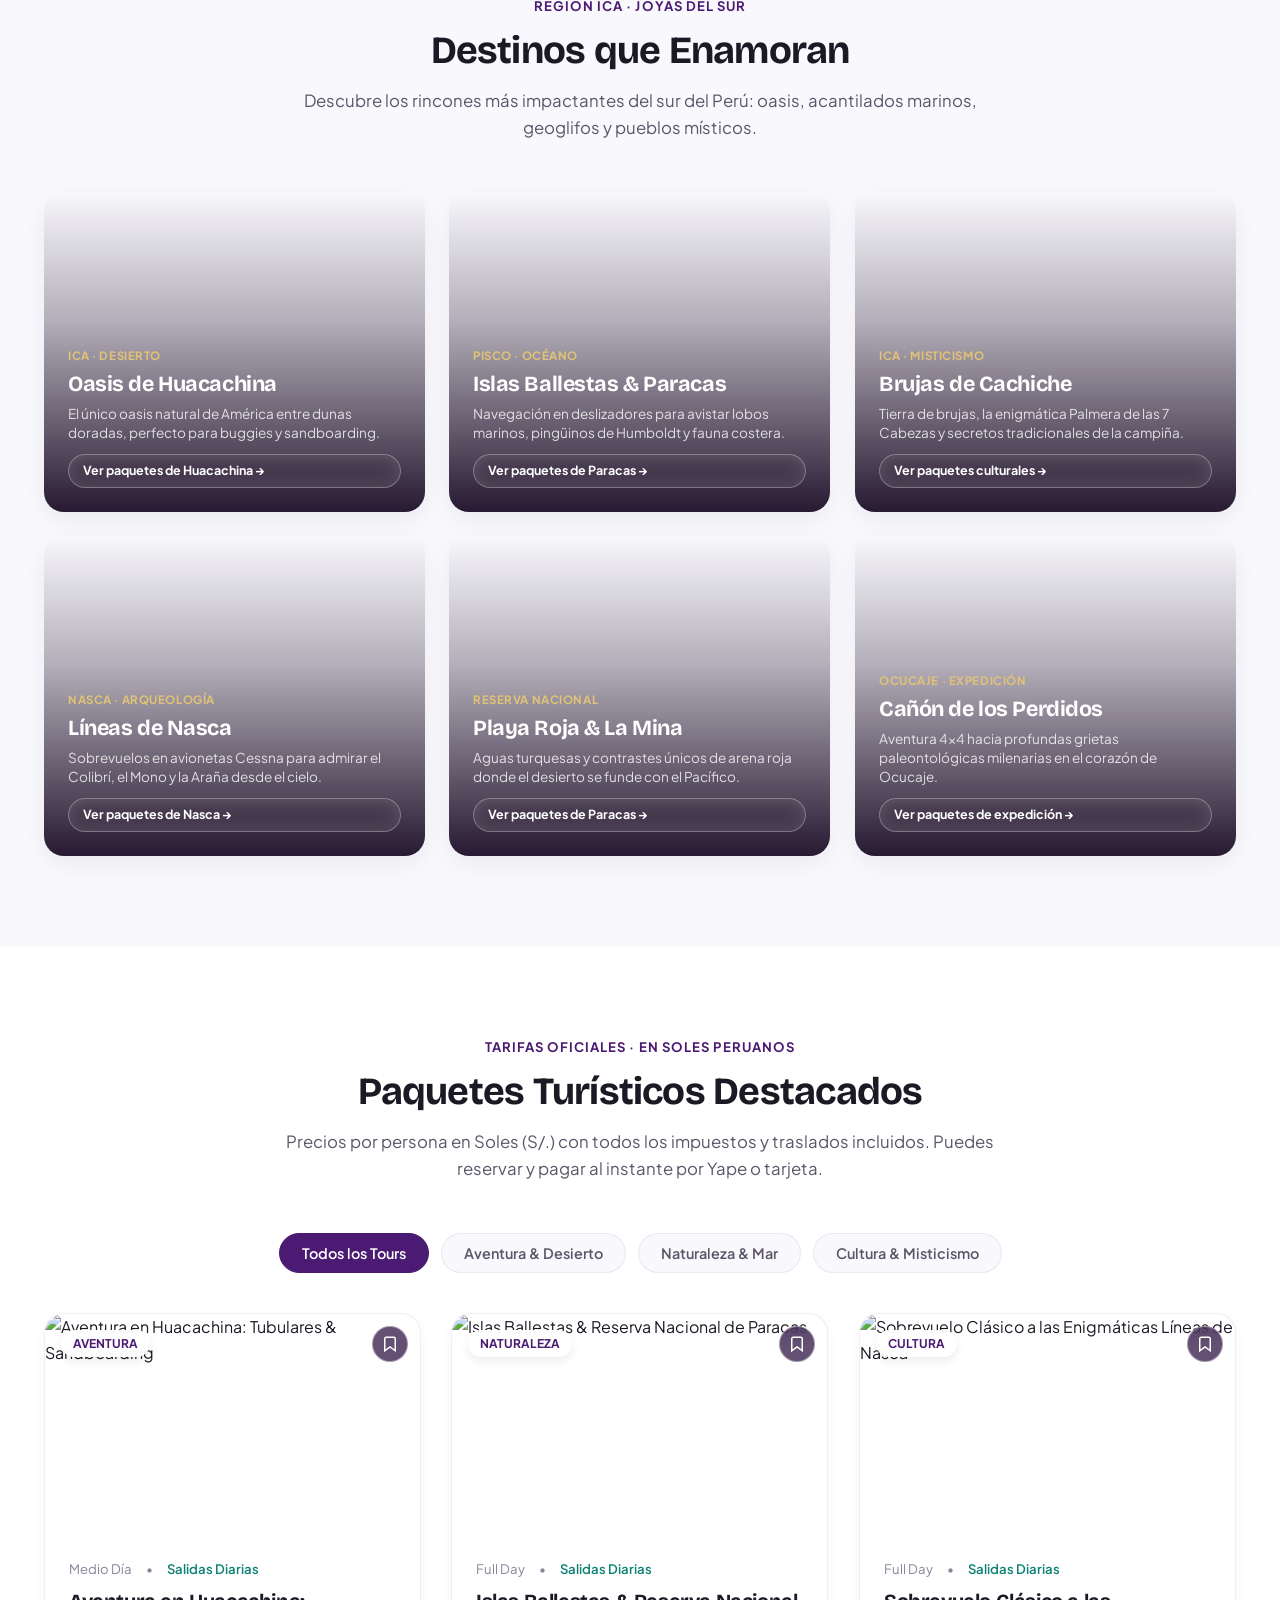
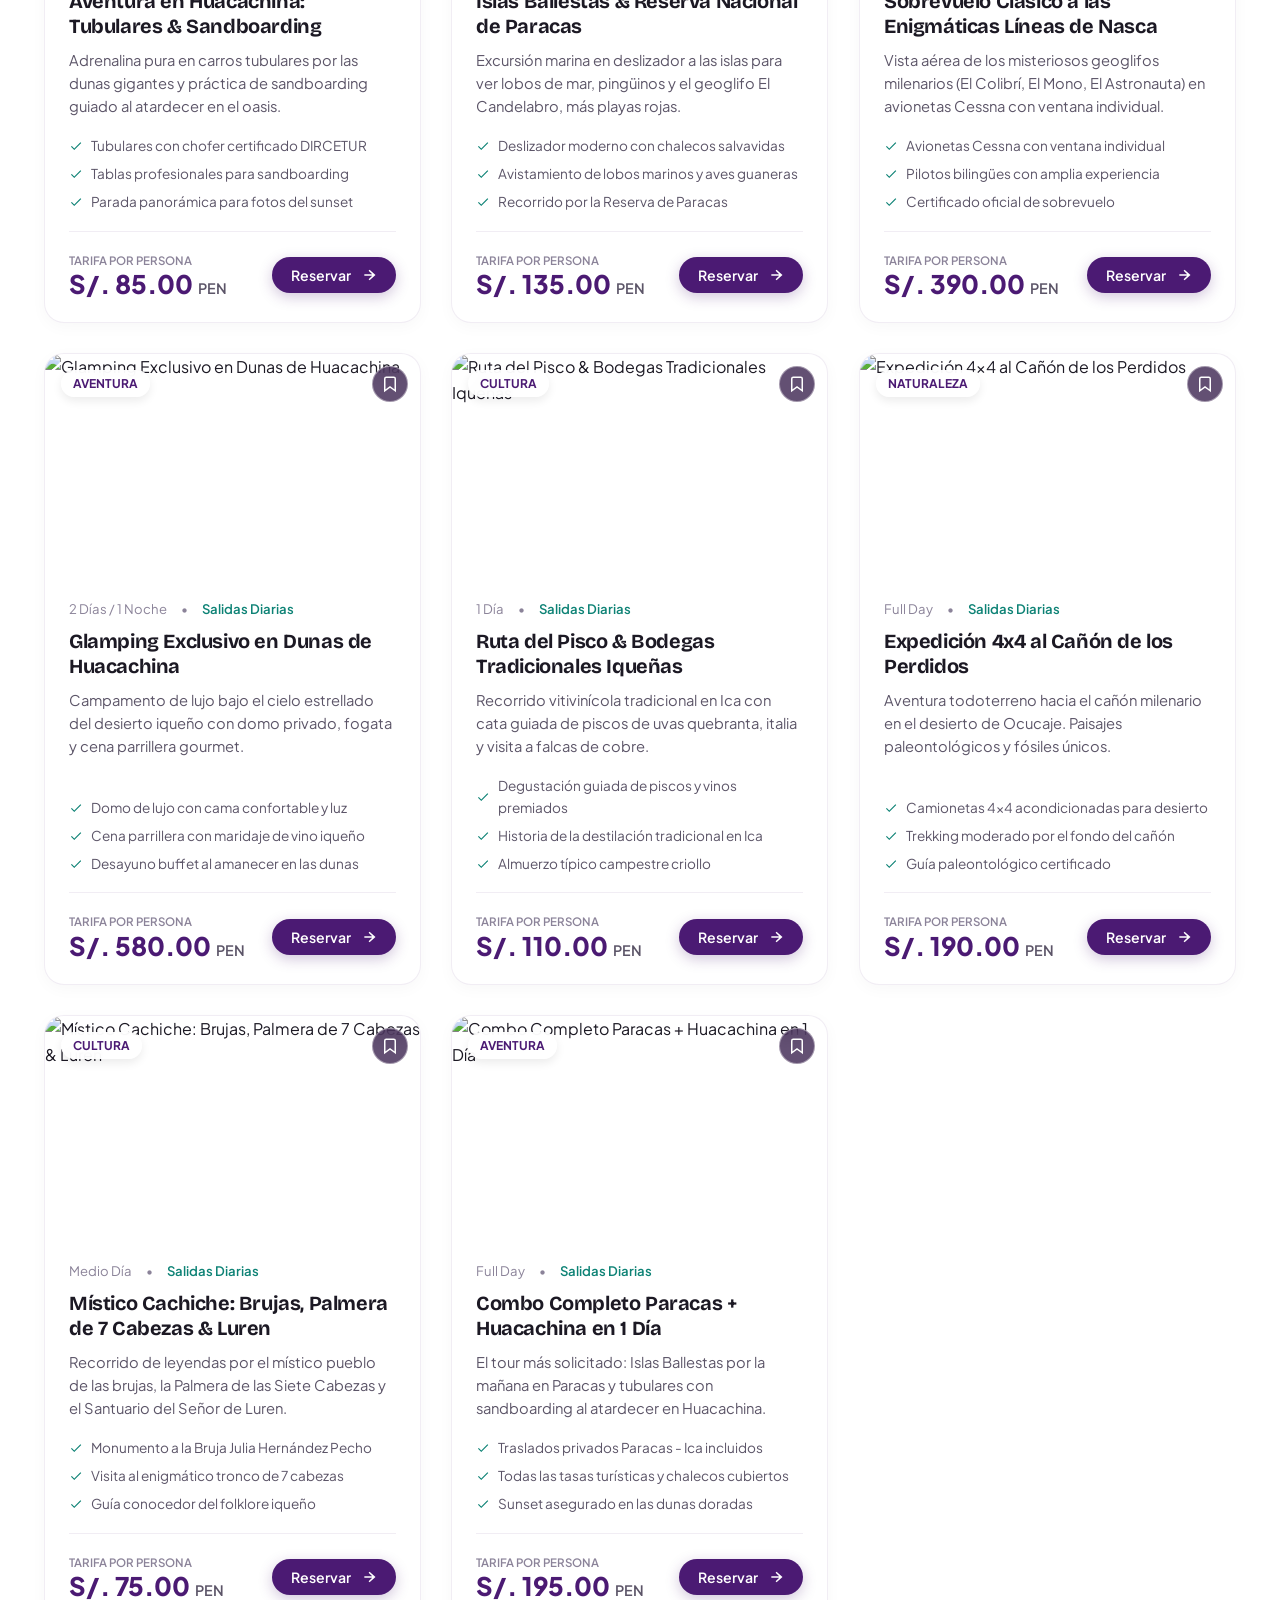
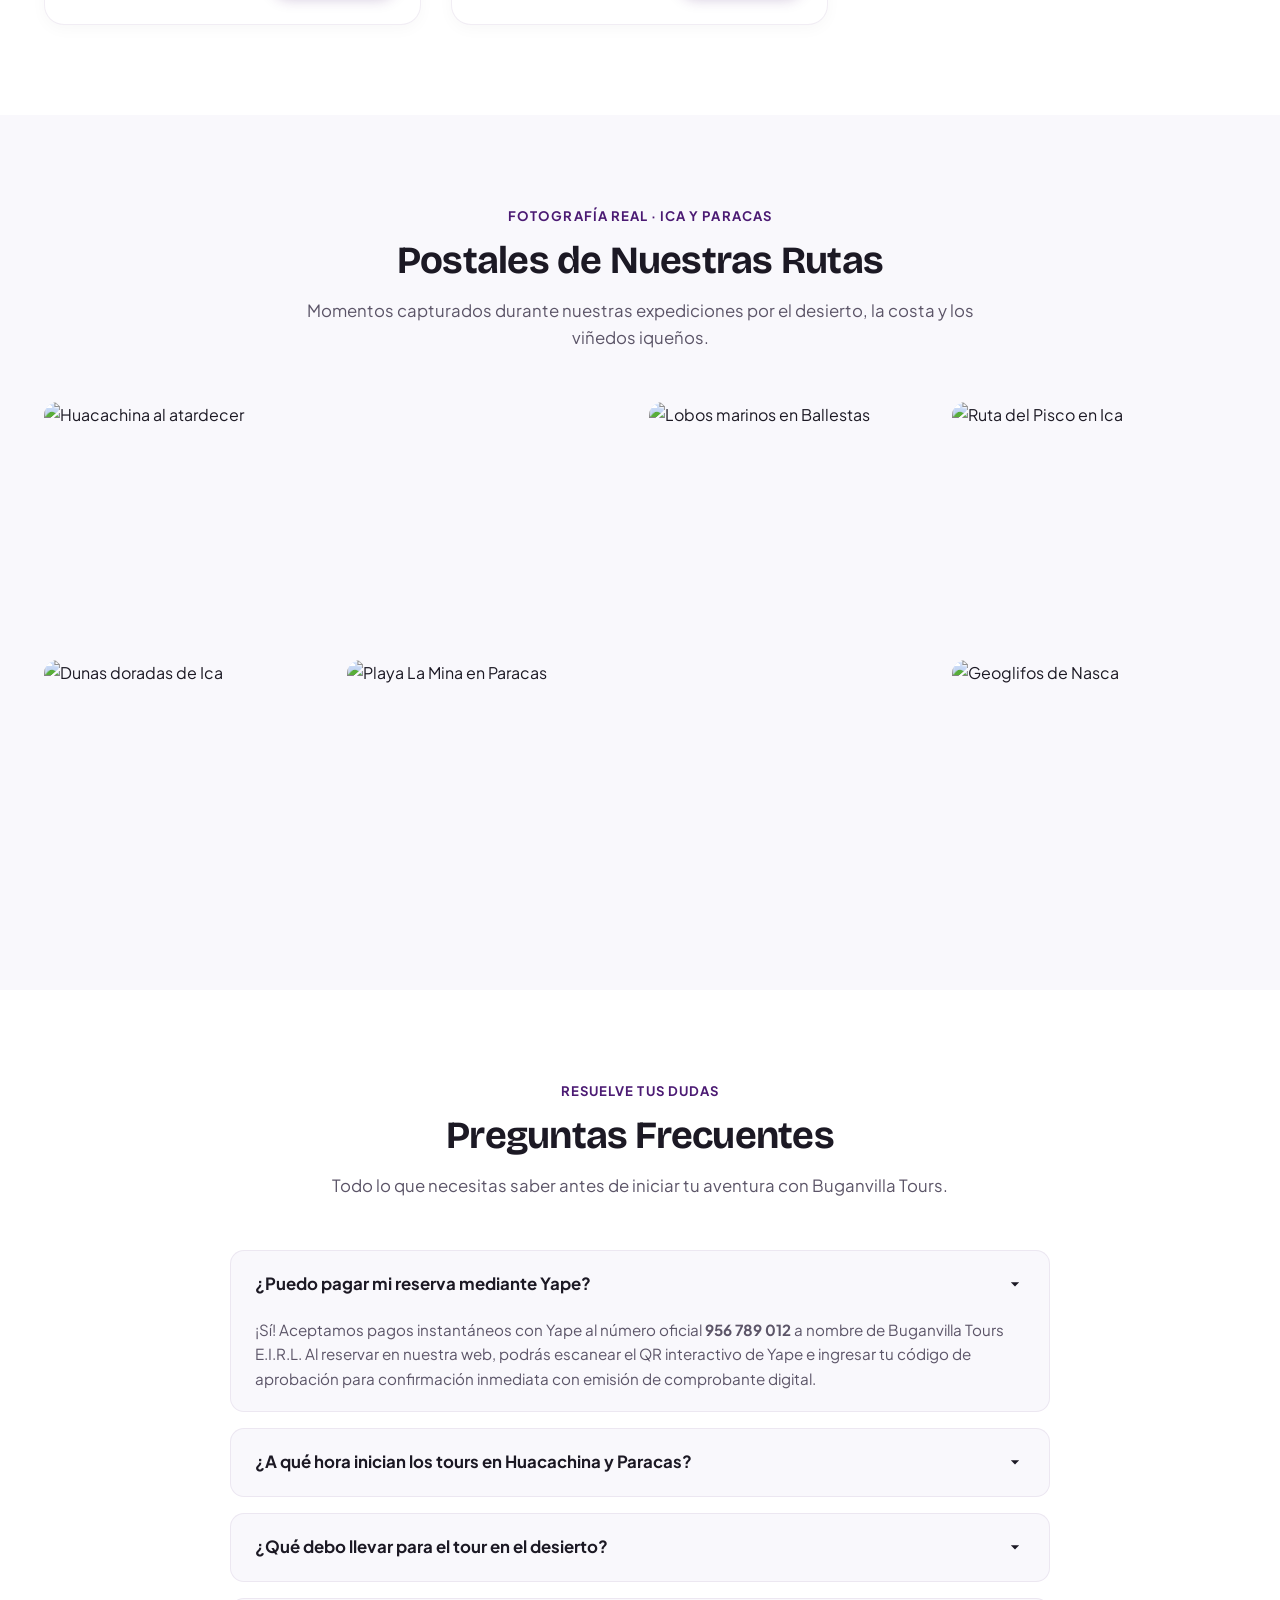
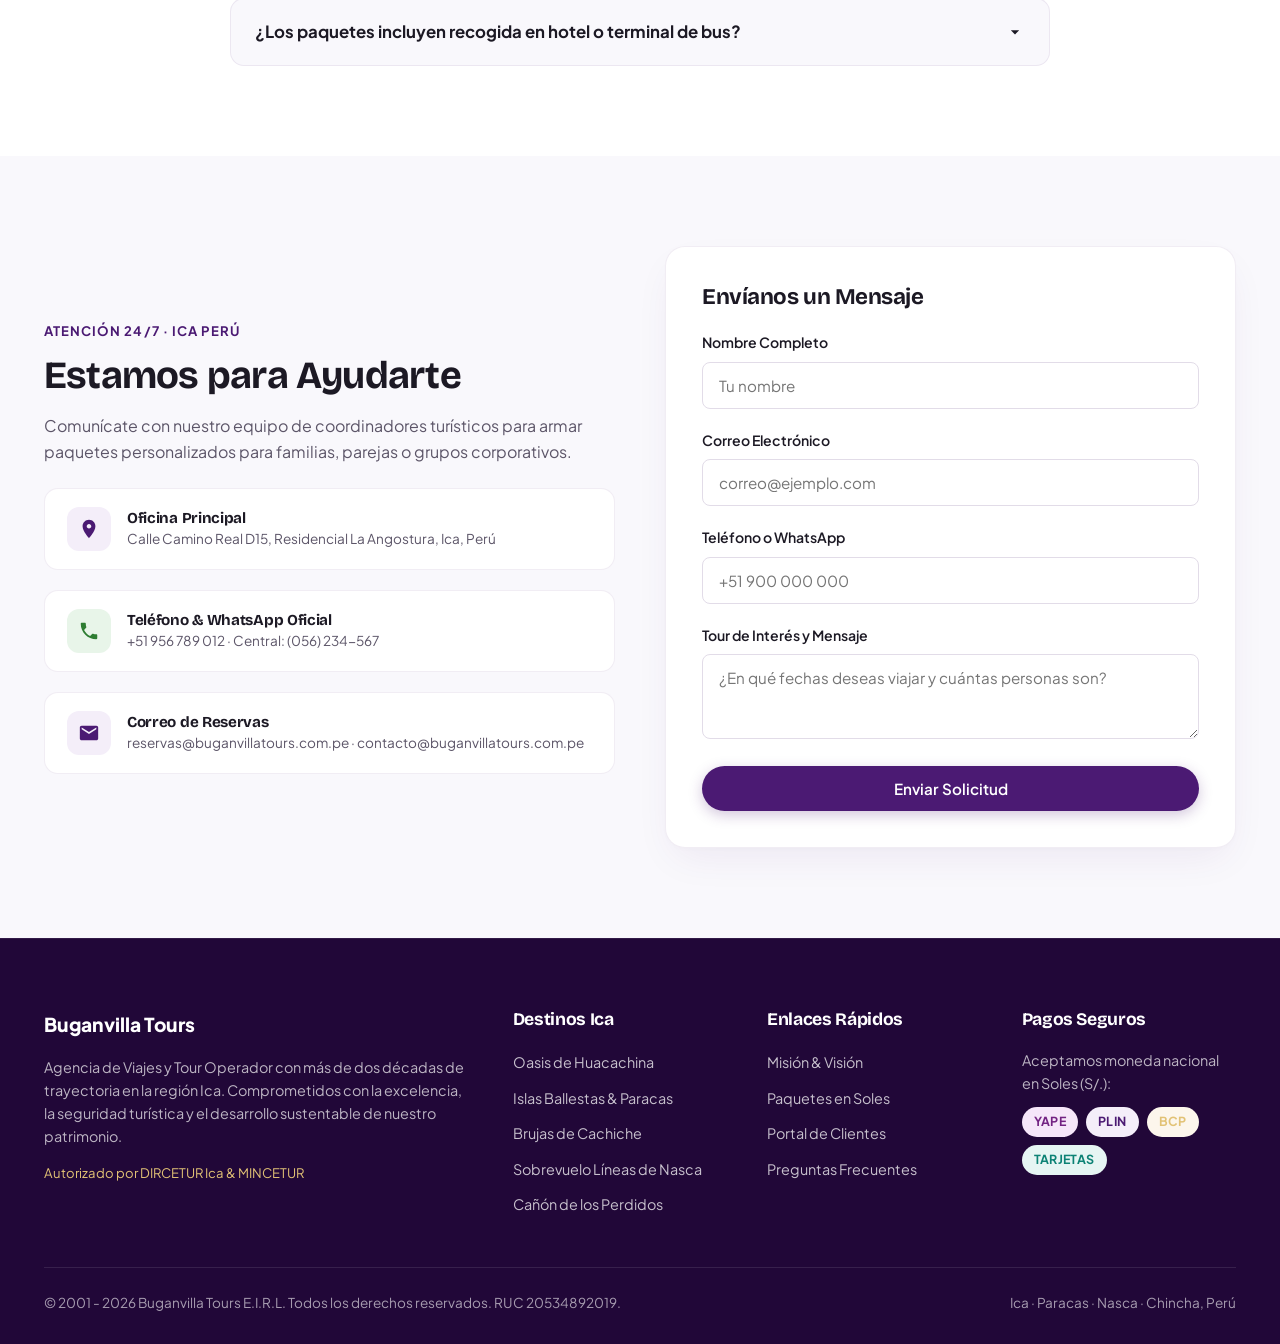
==== commit add59e4b: "feat: standardise on 2 fonts, simplify hero, extend animations site-wide, and revamp booking wizard" ====
--- a/frontend/index.html
+++ b/frontend/index.html
@@ -9,14 +9,19 @@
   <meta name="description" content="Buganvilla Tours - Agencia de viajes y tour operador oficial con más de 24 años de experiencia en Ica, Huacachina, Paracas, Nasca y Chincha. Reserva paquetes en Soles con Yape.">
   <link rel="icon" href="https://buganvillatours.com/wp-content/uploads/2016/09/Logo-Buganvilla-web.png" type="image/png">
 
-  <!-- Google Fonts: Inter & Plus Jakarta Sans for refined editorial modern typography -->
+  <!-- Google Fonts: Bricolage Grotesque (Gabo display), Instrument Serif (Gabo italic accent), Plus Jakarta Sans & Inter -->
   <link rel="preconnect" href="https://fonts.googleapis.com">
   <link rel="preconnect" href="https://fonts.gstatic.com" crossorigin>
-  <link href="https://fonts.googleapis.com/css2?family=Plus+Jakarta+Sans:wght@400;500;600;700;800&family=Inter:wght@300;400;500;600;700&display=swap" rel="stylesheet">
+  <link href="https://fonts.googleapis.com/css2?family=Bricolage+Grotesque:opsz,wght@12..96,600;700;800&family=Plus+Jakarta+Sans:ital,wght@0,400;0,500;0,600;0,700;1,400;1,600&display=swap" rel="stylesheet">
 
   <link rel="stylesheet" href="css/styles.css">
 </head>
 <body>
+
+  <!-- Barra de Progreso Superior (Gabo +10% Fusion) -->
+  <div class="scroll-progress" aria-hidden="true">
+    <span class="scroll-progress-bar"></span>
+  </div>
 
   <!-- ==========================================================================
        HEADER OFICIAL BUGANVILLA TOURS
@@ -40,11 +45,10 @@
       <!-- Menu Links -->
       <ul class="nav-menu">
         <li><a href="#home" class="nav-link active" onclick="navigate('home')">Inicio</a></li>
-        <li><a href="#home" class="nav-link" onclick="scrollToSection('institucional')">Misión & Visión</a></li>
+        <li><a href="#home" class="nav-link" onclick="scrollToSection('experiencias')">Experiencias UTV</a></li>
         <li><a href="#home" class="nav-link" onclick="scrollToSection('destinos')">Destinos</a></li>
-        <li><a href="#home" class="nav-link" onclick="scrollToSection('paquetes')">Paquetes en Soles</a></li>
-        <li><a href="#home" class="nav-link" onclick="scrollToSection('galeria')">Galería</a></li>
-        <li><a href="#home" class="nav-link" onclick="scrollToSection('faq')">Preguntas</a></li>
+        <li><a href="#home" class="nav-link" onclick="scrollToSection('paquetes')">Paquetes</a></li>
+        <li><a href="#home" class="nav-link" onclick="scrollToSection('institucional')">Nosotros</a></li>
         <li><a href="#home" class="nav-link" onclick="scrollToSection('contacto')">Contacto</a></li>
       </ul>
 
@@ -71,6 +75,13 @@
             </button>
           </div>
         </div>
+
+        <!-- Gabo 65% "Mi viaje" button with counter badge -->
+        <button class="nav-plan-btn" id="planBtn" onclick="togglePlanDrawer()" title="Ver recorridos guardados en Mi Viaje" type="button">
+          <svg width="17" height="17" viewBox="0 0 24 24" fill="none" stroke="currentColor" stroke-width="2"><path d="M19 21l-7-5-7 5V5a2 2 0 0 1 2-2h10a2 2 0 0 1 2 2z"/></svg>
+          <span class="plan-btn-text">Mi viaje</span>
+          <span id="planCount" class="count-badge">0</span>
+        </button>
 
         <!-- Guest Button -->
         <div id="navGuestBox">
@@ -117,11 +128,15 @@
     </div>
     <div style="display: flex; flex-direction: column; gap: 14px;">
       <a href="#home" onclick="navigate('home'); toggleMobileNav();" style="font-weight: 600;">Inicio</a>
-      <a href="#home" onclick="scrollToSection('institucional'); toggleMobileNav();" style="font-weight: 600;">Misión & Visión</a>
+      <a href="#home" onclick="scrollToSection('experiencias'); toggleMobileNav();" style="font-weight: 600;">Experiencias UTV</a>
       <a href="#home" onclick="scrollToSection('destinos'); toggleMobileNav();" style="font-weight: 600;">Destinos de Ica</a>
-      <a href="#home" onclick="scrollToSection('paquetes'); toggleMobileNav();" style="font-weight: 600;">Paquetes en Soles</a>
-      <a href="#home" onclick="scrollToSection('galeria'); toggleMobileNav();" style="font-weight: 600;">Galería</a>
+      <a href="#home" onclick="scrollToSection('paquetes'); toggleMobileNav();" style="font-weight: 600;">Paquetes Turísticos</a>
+      <a href="#home" onclick="scrollToSection('institucional'); toggleMobileNav();" style="font-weight: 600;">Nosotros</a>
       <a href="#home" onclick="scrollToSection('contacto'); toggleMobileNav();" style="font-weight: 600;">Contacto</a>
+      <button onclick="togglePlanDrawer(); toggleMobileNav();" class="btn btn-outline btn-block btn-sm" style="margin-top: 6px; display: flex; align-items: center; justify-content: center; gap: 8px;">
+        <svg width="16" height="16" viewBox="0 0 24 24" fill="none" stroke="currentColor" stroke-width="2"><path d="M19 21l-7-5-7 5V5a2 2 0 0 1 2-2h10a2 2 0 0 1 2 2z"/></svg>
+        Mi Viaje
+      </button>
       <hr style="border: 0; border-top: 1px solid var(--border-light);">
       <a href="#login" class="btn btn-primary btn-block btn-sm" onclick="navigate('login'); toggleMobileNav();">Ingresar al Sistema</a>
     </div>
@@ -133,58 +148,359 @@
   <main id="app-root">
 
     <!-- ========================================================================
-         VISTA 1: HOME PAGE
+         VISTA 1: HOME PAGE (GABO 65% + DIEGO 35% FUSION)
          ======================================================================== -->
     <section id="view-home" class="app-view active">
       
-      <!-- HERO: Huacachina Desert Lagoon & Dunes -->
+      <!-- HERO: Huacachina Desert Lagoon & Dunes (Clean, Minimal & Luxury) -->
       <div class="hero-section">
         <div class="container hero-content">
-          <div class="hero-badge-pill">
-            <svg width="16" height="16" viewBox="0 0 24 24" fill="#E2C275"><path d="M12 17.27L18.18 21l-1.64-7.03L22 9.24l-7.19-.61L12 2 9.19 8.63 2 9.24l5.46 4.73L5.82 21z"/></svg>
-            Operador Turístico Oficial · 24+ Años en Ica y Sur del Perú
-          </div>
-
-          <h1 class="hero-title">
-            Vive la Magia de <span>Ica, Paracas</span> y el Gran Desierto
+          <h1 class="hero-title reveal-up">
+            Vive la magia entre el <i>desierto</i> y el <i>mar</i> de Ica
           </h1>
 
-          <p class="hero-subtitle">
-            Desde la adrenalina en los tubulares de Huacachina hasta la fauna marina de las Islas Ballestas y el misticismo de Cachiche. Tarifas transparentes en Soles con confirmación inmediata vía Yape.
+          <p class="hero-subtitle reveal-up delay-1">
+            Expediciones exclusivas y salidas diarias a Huacachina, Paracas y Nasca. Descubre la calidez del sur con Buganvilla Tours.
           </p>
 
-          <div class="hero-cta-group">
-            <a href="#home" onclick="scrollToSection('paquetes')" class="btn btn-primary" style="font-size: 1.05rem; padding: 14px 32px;">
-              Explorar Paquetes en Soles
+          <div class="hero-cta-group reveal-up delay-2">
+            <a href="#home" onclick="scrollToSection('planifica')" class="btn btn-primary btn-glow" style="font-size: 1.05rem; padding: 14px 32px;">
+              Planificar mi Salida
               <svg width="18" height="18" viewBox="0 0 24 24" fill="currentColor"><path d="M5 13h11.86l-5.43 5.43 1.42 1.42L21.71 12l-8.86-7.85-1.42 1.42L16.86 11H5v2z"/></svg>
             </a>
-            <a href="#home" onclick="scrollToSection('institucional')" class="btn btn-outline" style="font-size: 1.05rem; padding: 14px 30px;">
-              Conoce Nuestra Empresa
+            <a href="#home" onclick="scrollToSection('experiencias')" class="btn btn-outline" style="font-size: 1.05rem; padding: 14px 28px;">
+              Ver Experiencias UTV
             </a>
           </div>
 
-          <div class="hero-highlights-strip">
-            <div class="hero-strip-item">
-              <svg width="20" height="20" viewBox="0 0 24 24" fill="#00D68F"><path d="M9 16.2L4.8 12l-1.4 1.4L9 19 21 7l-1.4-1.4L9 16.2z"/></svg>
-              <span>Pago Inmediato con Yape & Tarjetas</span>
-            </div>
-            <div class="hero-strip-item">
-              <svg width="20" height="20" viewBox="0 0 24 24" fill="#E2C275"><path d="M12 1L3 5v6c0 5.55 3.84 10.74 9 12 5.16-1.26 9-6.45 9-12V5l-9-4z"/></svg>
-              <span>Licencia DIRCETUR Ica Nº 042</span>
-            </div>
-            <div class="hero-strip-item">
-              <svg width="20" height="20" viewBox="0 0 24 24" fill="#FFFFFF"><path d="M12 2C6.48 2 2 6.48 2 12s4.48 10 10 10 10-4.48 10-10S17.52 2 12 2zm-1 14h2v2h-2zm0-10h2v8h-2z"/></svg>
-              <span>Transporte Privado & Guías Bilingües</span>
-            </div>
+          <!-- Hero Territory / Destination Switcher -->
+          <div class="hero-dests reveal-up delay-3" aria-label="Elegir territorio turístico">
+            <button type="button" class="hero-dest-btn active" data-dest="huacachina" onclick="selectHeroTerritory('huacachina')">
+              <span class="hero-dest-bar"></span>
+              <span class="hero-dest-num">01 / DUNAS</span>
+              <strong class="hero-dest-title">Huacachina</strong>
+              <span class="hero-dest-tag">UTV & Sandboarding</span>
+            </button>
+            <button type="button" class="hero-dest-btn" data-dest="paracas" onclick="selectHeroTerritory('paracas')">
+              <span class="hero-dest-bar"></span>
+              <span class="hero-dest-num">02 / RESERVA</span>
+              <strong class="hero-dest-title">Paracas</strong>
+              <span class="hero-dest-tag">Ballestas & Fauna</span>
+            </button>
+            <button type="button" class="hero-dest-btn" data-dest="nasca" onclick="selectHeroTerritory('nasca')">
+              <span class="hero-dest-bar"></span>
+              <span class="hero-dest-num">03 / PAMPA</span>
+              <strong class="hero-dest-title">Nasca</strong>
+              <span class="hero-dest-tag">Sobrevuelo Líneas</span>
+            </button>
+            <button type="button" class="hero-dest-btn" data-dest="ica" onclick="selectHeroTerritory('ica')">
+              <span class="hero-dest-bar"></span>
+              <span class="hero-dest-num">04 / VALLE</span>
+              <strong class="hero-dest-title">Ica</strong>
+              <span class="hero-dest-tag">Ruta del Pisco</span>
+            </button>
           </div>
         </div>
       </div>
+
+      <!-- 02 · PLANIFICADOR & BOOKING BAR (GABO 65%) -->
+      <section class="planner-section" id="planifica">
+        <div class="container">
+          <div class="planner-card reveal-up">
+            <div class="planner-label">
+              <h2>Planifica tu salida al sur</h2>
+              <p>Destino, fecha y número de viajeros.</p>
+            </div>
+            <form class="book-bar" id="searchForm" onsubmit="filterFromBookBar(event)">
+              <div class="book-field">
+                <label for="bookBarDest">Destino</label>
+                <div class="book-input">
+                  <svg viewBox="0 0 24 24" fill="currentColor"><path d="M12 2C8.13 2 5 5.13 5 9c0 5.25 7 13 7 13s7-7.75 7-13c0-3.87-3.13-7-7-7zm0 9.5c-1.38 0-2.5-1.12-2.5-2.5s1.12-2.5 2.5-2.5 2.5 1.12 2.5 2.5-1.12 2.5-2.5 2.5z"/></svg>
+                  <select id="bookBarDest">
+                    <option value="all">Todos los destinos de Ica</option>
+                    <option value="huacachina" selected>Huacachina (Dunas & UTV)</option>
+                    <option value="paracas">Paracas (Ballestas & Reserva)</option>
+                    <option value="nasca">Nasca (Sobrevuelo)</option>
+                    <option value="ica">Ica (Ruta del Pisco & Cachiche)</option>
+                  </select>
+                </div>
+              </div>
+              <div class="book-field">
+                <label for="bookBarDate">Fecha Salida</label>
+                <div class="book-input">
+                  <svg viewBox="0 0 24 24" fill="none" stroke="currentColor" stroke-width="2"><rect x="3" y="4" width="18" height="18" rx="2" ry="2"/><line x1="16" y1="2" x2="16" y2="6"/><line x1="8" y1="2" x2="8" y2="6"/><line x1="3" y1="10" x2="21" y2="10"/></svg>
+                  <input type="date" id="bookBarDate">
+                </div>
+              </div>
+              <div class="book-field">
+                <label for="bookBarPax">Viajeros</label>
+                <div class="book-input">
+                  <svg viewBox="0 0 24 24" fill="currentColor"><path d="M12 12c2.21 0 4-1.79 4-4s-1.79-4-4-4-4 1.79-4 4 1.79 4 4 4zm0 2c-2.67 0-8 1.34-8 4v2h16v-2c0-2.66-5.33-4-8-4z"/></svg>
+                  <select id="bookBarPax">
+                    <option value="1">1 viajero</option>
+                    <option value="2" selected>2 viajeros</option>
+                    <option value="3">3 viajeros</option>
+                    <option value="4">4 viajeros</option>
+                    <option value="5">5 viajeros</option>
+                    <option value="6">6+ viajeros</option>
+                  </select>
+                </div>
+              </div>
+              <button type="submit" class="btn btn-primary book-go">
+                <span>Ver opciones</span>
+                <svg width="16" height="16" viewBox="0 0 24 24" fill="currentColor"><path d="M5 13h11.86l-5.43 5.43 1.42 1.42L21.71 12l-8.86-7.85-1.42 1.42L16.86 11H5v2z"/></svg>
+              </button>
+            </form>
+          </div>
+
+          <!-- 3-Step Decision Strip -->
+          <ol class="steps-strip">
+            <li class="step-item">
+              <span class="step-num">01</span>
+              <div class="step-body">
+                <h4>Elige el recorrido</h4>
+                <p>Huacachina, Islas Ballestas, Nasca o el valle vitivinícola de Ica.</p>
+              </div>
+            </li>
+            <li class="step-item">
+              <span class="step-num">02</span>
+              <div class="step-body">
+                <h4>Define tu salida</h4>
+                <p>Indica fecha, cantidad de viajeros y turno en la mañana o sunset.</p>
+              </div>
+            </li>
+            <li class="step-item">
+              <span class="step-num">03</span>
+              <div class="step-body">
+                <h4>Reserva inmediata</h4>
+                <p>Confirmación con voucher digital, soporte y pago seguro garantizado.</p>
+              </div>
+            </li>
+          </ol>
+        </div>
+      </section>
+
+      <!-- 03 · CINTA INFINITA DE DESTINOS (LUXURY MARQUEE) -->
+      <div class="marquee-section" aria-hidden="true">
+        <div class="marquee-track">
+          <div class="marquee-group">
+            <span class="mq-text mq-solid">Huacachina</span>
+            <i class="mq-photo" style="background-image: url('images/huacachina-tubulares.jpg'), url('https://buganvillatours.com/wp-content/uploads/2025/06/Tour-Paseo-Premium-en-UTV-Huacachina3.jpg');"></i>
+            <span class="mq-text mq-outline">Paracas</span>
+            <span class="mq-spark">✦</span>
+            <span class="mq-text mq-solid">Nasca</span>
+            <i class="mq-photo" style="background-image: url('images/islas-ballestas.jpg'), url('https://upload.wikimedia.org/wikipedia/commons/thumb/3/3d/Islas_Ballestas_2.JPG/960px-Islas_Ballestas_2.JPG');"></i>
+            <span class="mq-text mq-outline">Ica</span>
+            <span class="mq-spark">✦</span>
+            <span class="mq-text mq-solid">Cañón Perdidos</span>
+            <i class="mq-photo" style="background-image: url('images/ruta-pisco.jpg'), url('https://upload.wikimedia.org/wikipedia/commons/thumb/d/db/Bodega_El_Catador_%287521862384%29.jpg/960px-Bodega_El_Catador_%287521862384%29.jpg');"></i>
+            <span class="mq-text mq-outline">Cachiche</span>
+            <span class="mq-spark">✦</span>
+          </div>
+          <div class="marquee-group">
+            <span class="mq-text mq-solid">Huacachina</span>
+            <i class="mq-photo" style="background-image: url('images/huacachina-tubulares.jpg'), url('https://buganvillatours.com/wp-content/uploads/2025/06/Tour-Paseo-Premium-en-UTV-Huacachina3.jpg');"></i>
+            <span class="mq-text mq-outline">Paracas</span>
+            <span class="mq-spark">✦</span>
+            <span class="mq-text mq-solid">Nasca</span>
+            <i class="mq-photo" style="background-image: url('images/islas-ballestas.jpg'), url('https://upload.wikimedia.org/wikipedia/commons/thumb/3/3d/Islas_Ballestas_2.JPG/960px-Islas_Ballestas_2.JPG');"></i>
+            <span class="mq-text mq-outline">Ica</span>
+            <span class="mq-spark">✦</span>
+            <span class="mq-text mq-solid">Cañón Perdidos</span>
+            <i class="mq-photo" style="background-image: url('images/ruta-pisco.jpg'), url('https://upload.wikimedia.org/wikipedia/commons/thumb/d/db/Bodega_El_Catador_%287521862384%29.jpg/960px-Bodega_El_Catador_%287521862384%29.jpg');"></i>
+            <span class="mq-text mq-outline">Cachiche</span>
+            <span class="mq-spark">✦</span>
+          </div>
+        </div>
+      </div>
+
+      <!-- 04 · MANIFIESTO EDITORIAL & STATS (GABO 65% + BUGANVILLA ROOTS) -->
+      <section class="manifesto-section" id="manifiesto">
+        <div class="container">
+          <div class="manifesto-grid reveal-up">
+            <div class="manifesto-copy">
+              <div class="manifesto-kicker">
+                <svg width="16" height="16" viewBox="0 0 24 24" fill="#E2C275"><path d="M12 2l2.4 7.2h7.6l-6.1 4.5 2.3 7.3-6.2-4.6-6.2 4.6 2.3-7.3-6.1-4.5h7.6z"/></svg>
+                <span>Buganvilla Tours EIRL · Ica, Perú</span>
+              </div>
+              <h2 class="manifesto-title">
+                Desde <i>2001</i> llevamos viajeros al desierto, al mar y a las pampas de Ica. Un equipo local, rutas claras y la luz dorada del sur en cada salida.
+              </h2>
+              <p class="manifesto-desc">
+                Nacimos en Ica hace más de dos décadas con el compromiso de crear vivencias auténticas y seguras. Cada piloto en las dunas de Huacachina, cada capitán en la bahía de Paracas y cada guía oficial comparte el orgullo por la riqueza natural, histórica y vitivinícola de nuestra tierra.
+              </p>
+              <a href="#paquetes" onclick="scrollToSection('paquetes')" class="btn btn-outline-dark">
+                Conocer Nuestros Programas
+                <svg width="16" height="16" viewBox="0 0 24 24" fill="currentColor"><path d="M5 13h11.86l-5.43 5.43 1.42 1.42L21.71 12l-8.86-7.85-1.42 1.42L16.86 11H5v2z"/></svg>
+              </a>
+            </div>
+            <figure class="manifesto-photo-wrap">
+              <img src="images/huacachina-sunset.jpg" 
+                   onerror="this.src='https://buganvillatours.com/wp-content/uploads/2025/06/Tour-Paseo-Premium-en-UTV-Huacachina2.jpg'" 
+                   alt="Viajeros en la cresta de una duna en Huacachina al atardecer" 
+                   class="manifesto-photo" 
+                   loading="lazy">
+              <div class="manifesto-photo-caption">
+                <svg width="18" height="18" viewBox="0 0 24 24" fill="#E2C275"><path d="M12 2C8.13 2 5 5.13 5 9c0 5.25 7 13 7 13s7-7.75 7-13c0-3.87-3.13-7-7-7zm0 9.5c-1.38 0-2.5-1.12-2.5-2.5s1.12-2.5 2.5-2.5 2.5 1.12 2.5 2.5-1.12 2.5-2.5 2.5z"/></svg>
+                <span>Operador directo en Huacachina · Salidas diarias garantizadas</span>
+              </div>
+            </figure>
+          </div>
+
+          <!-- Stats Counters with scroll animation -->
+          <div class="stats-strip">
+            <div class="stat-item">
+              <span class="stat-num" data-target="2001" data-from="1980">2001</span>
+              <span class="stat-label">Año en que empezamos nuestras operaciones en Ica</span>
+            </div>
+            <div class="stat-item">
+              <span class="stat-num" data-target="24" data-from="0" data-suffix="+">24+</span>
+              <span class="stat-label">Años de liderazgo ininterrumpido en turismo receptivo</span>
+            </div>
+            <div class="stat-item">
+              <span class="stat-num" data-target="8" data-from="0">8</span>
+              <span class="stat-label">Recorridos y paquetes exclusivos con salida diaria</span>
+            </div>
+            <div class="stat-item">
+              <span class="stat-num" data-target="100" data-from="0" data-suffix="%">100%</span>
+              <span class="stat-label">Flota propia con SOAT turístico y pilotos autorizados</span>
+            </div>
+          </div>
+        </div>
+      </section>
+
+      <!-- 05 · HISTORIA UTV: CUATRO MOMENTOS (GABO 65% + FOTOS AUTÉNTICAS) -->
+      <section class="story-section" id="experiencias">
+        <div class="container">
+          <div class="story-head">
+            <div>
+              <div class="story-eyebrow">
+                <svg width="14" height="14" viewBox="0 0 24 24" fill="#E2C275"><circle cx="12" cy="12" r="5"/></svg>
+                <span>Huacachina · UTV & Tubulares Privados</span>
+              </div>
+              <h2 class="story-title">Una hora <i>entre dunas.</i></h2>
+            </div>
+            <div class="story-specs">
+              <div class="story-spec-item">
+                <span>Duración</span>
+                <strong>60 min</strong>
+              </div>
+              <div class="story-spec-item">
+                <span>Capacidad</span>
+                <strong>Hasta 3 / vehículo</strong>
+              </div>
+              <div class="story-spec-item">
+                <span>Turnos</span>
+                <strong>10:00 · 14:00 · 16:30</strong>
+              </div>
+            </div>
+          </div>
+
+          <!-- 4 Moments Grid -->
+          <div class="story-grid">
+            <article class="story-card reveal-up delay-1">
+              <div class="story-card-media">
+                <img src="images/Tour-Paseo-Premium-en-UTV-Huacachina4.jpg" 
+                     onerror="this.src='https://buganvillatours.com/wp-content/uploads/2025/06/Tour-Paseo-Premium-en-UTV-Huacachina4.jpg'" 
+                     alt="Presentación y equipo para el recorrido en UTV Huacachina" 
+                     loading="lazy">
+                <span class="story-step-badge">01</span>
+              </div>
+              <div class="story-card-body">
+                <h3>Encuentro</h3>
+                <p>Recepción en punto de encuentro en Huacachina. Recibes casco certificado, lentes antipolvo y charla de seguridad con el piloto.</p>
+              </div>
+            </article>
+
+            <article class="story-card reveal-up delay-2">
+              <div class="story-card-media">
+                <img src="images/Tour-Paseo-Premium-en-UTV-Huacachina3.jpg" 
+                     onerror="this.src='https://buganvillatours.com/wp-content/uploads/2025/06/Tour-Paseo-Premium-en-UTV-Huacachina3.jpg'" 
+                     alt="UTV de Buganvilla Tours cruzando las dunas de Huacachina" 
+                     loading="lazy">
+                <span class="story-step-badge">02</span>
+              </div>
+              <div class="story-card-body">
+                <h3>Dunas</h3>
+                <p>Aceleración y adrenalina sobre las dunas milenarias. Subidas empinadas y bajadas emocionantes en vehículos de alta suspensión.</p>
+              </div>
+            </article>
+
+            <article class="story-card reveal-up delay-3">
+              <div class="story-card-media">
+                <img src="images/Tour-Paseo-Premium-en-UTV-Huacachina2.jpg" 
+                     onerror="this.src='https://buganvillatours.com/wp-content/uploads/2025/06/Tour-Paseo-Premium-en-UTV-Huacachina2.jpg'" 
+                     alt="Viajeros observando el atardecer en el mirador de Huacachina" 
+                     loading="lazy">
+                <span class="story-step-badge">03</span>
+              </div>
+              <div class="story-card-body">
+                <h3>Mirador</h3>
+                <p>Pausa panorámica en la cresta más alta para contemplar el oasis de Huacachina y los tonos dorados del sol poniente.</p>
+              </div>
+            </article>
+
+            <article class="story-card reveal-up delay-4">
+              <div class="story-card-media">
+                <img src="images/Tour-Paseo-Premium-en-UTV-Huacachina.jpg" 
+                     onerror="this.src='https://buganvillatours.com/wp-content/uploads/2025/06/Tour-Paseo-Premium-en-UTV-Huacachina.jpg'" 
+                     alt="Descenso en sandboard en las dunas de Ica" 
+                     loading="lazy">
+                <span class="story-step-badge">04</span>
+              </div>
+              <div class="story-card-body">
+                <h3>Sandboard</h3>
+                <p>Descensos en tabla sobre dunas vírgenes con cera e instrucción técnica incluida para principiantes y experimentados.</p>
+              </div>
+            </article>
+          </div>
+
+          <!-- CTA Banner -->
+          <div class="story-cta-banner reveal-up">
+            <div class="story-cta-copy">
+              <h3>¿Listo para vivir la adrenalina en Huacachina?</h3>
+              <p>Reserva tu salida en UTV o Tubular con tarifa garantizada y confirmación inmediata.</p>
+            </div>
+            <button class="btn btn-primary btn-glow" onclick="startBookingFlow(1)" style="font-size: 1.05rem; padding: 14px 32px;">
+              Reservar UTV Huacachina
+              <svg width="18" height="18" viewBox="0 0 24 24" fill="currentColor"><path d="M5 13h11.86l-5.43 5.43 1.42 1.42L21.71 12l-8.86-7.85-1.42 1.42L16.86 11H5v2z"/></svg>
+            </button>
+          </div>
+        </div>
+      </section>
+
+      <!-- 06 · TESTIMONIOS EDITORIALES (GABO +10% FUSION) -->
+      <section class="quote-section" id="testimonios" aria-label="Reseñas de viajeros">
+        <div class="container quote-inner reveal-up">
+          <div class="quote-eyebrow">
+            <span class="pulse-dot"></span>
+            <span>Viajeros de Buganvilla Tours</span>
+          </div>
+          <span class="quote-mark" aria-hidden="true">&ldquo;</span>
+          <p class="quote-text" id="quoteText">
+            "El atardecer sobre las dunas de <i>Huacachina</i> y el recorrido en tubulares fue la experiencia más emocionante de nuestro viaje por el Perú. La puntualidad y calidez de Buganvilla Tours superaron todas nuestras expectativas."
+          </p>
+          <div class="quote-author">
+            <strong id="quoteAuthor">Familia Valdivia Morales</strong>
+            <span id="quoteTag">Viajeros desde Lima · Tour Huacachina & Sandboard</span>
+          </div>
+          <div class="quote-controls">
+            <button type="button" class="quote-nav-btn" onclick="prevQuote()" aria-label="Reseña anterior">
+              <svg width="18" height="18" viewBox="0 0 24 24" fill="none" stroke="currentColor" stroke-width="2"><polyline points="15 18 9 12 15 6"/></svg>
+            </button>
+            <div class="quote-dots" id="quoteDots"></div>
+            <button type="button" class="quote-nav-btn" onclick="nextQuote()" aria-label="Siguiente reseña">
+              <svg width="18" height="18" viewBox="0 0 24 24" fill="none" stroke="currentColor" stroke-width="2"><polyline points="9 18 15 12 9 6"/></svg>
+            </button>
+          </div>
+        </div>
+      </section>
 
       <!-- SECCIÓN INSTITUCIONAL: MISIÓN Y VISIÓN (DATOS OFICIALES) -->
       <section class="institutional-section" id="institucional">
         <div class="container">
           
-          <div class="section-header">
+          <div class="section-header reveal-up">
             <span class="section-tag">Institucional · Buganvilla Tours E.I.R.L.</span>
             <h2 class="section-title">Nuestra Misión y Visión</h2>
             <p class="section-desc">
@@ -195,7 +511,7 @@
           <div class="mision-vision-grid">
             
             <!-- Misión Oficial -->
-            <div class="mision-card">
+            <div class="mision-card reveal-up delay-1">
               <div class="inst-icon-wrap">
                 <svg width="24" height="24" viewBox="0 0 24 24" fill="currentColor"><path d="M12 2C6.48 2 2 6.48 2 12s4.48 10 10 10 10-4.48 10-10S17.52 2 12 2zm0 18c-4.41 0-8-3.59-8-8s3.59-8 8-8 8 3.59 8 8-3.59 8-8 8zm-5.5-2.5l7.51-3.49L17.5 6.5 9.99 9.99 6.5 17.5zm5.5-6.6c.61 0 1.1.49 1.1 1.1s-.49 1.1-1.1 1.1-1.1-.49-1.1-1.1.49-1.1 1.1-1.1z"/></svg>
               </div>
@@ -209,7 +525,7 @@
             </div>
 
             <!-- Visión Oficial -->
-            <div class="vision-card">
+            <div class="vision-card reveal-up delay-2">
               <div class="inst-icon-wrap" style="background: var(--primary-dark);">
                 <svg width="26" height="26" viewBox="0 0 24 24" fill="currentColor"><path d="M12 4.5C7 4.5 2.73 7.61 1 12c1.73 4.39 6 7.5 11 7.5s9.27-3.11 11-7.5c-1.73-4.39-6-7.5-11-7.5zM12 17c-2.76 0-5-2.24-5-5s2.24-5 5-5 5 2.24 5 5-2.24 5-5 5zm0-8c-1.66 0-3 1.34-3 3s1.34 3 3 3 3-1.34 3-3-1.34-3-3-3z"/></svg>
               </div>
@@ -225,7 +541,7 @@
           </div>
 
           <!-- Valores de la Empresa -->
-          <div class="values-strip">
+          <div class="values-strip reveal-up delay-3">
             <div class="val-item">
               <h4>Compromiso & Seguridad</h4>
               <p>Vehículos modernos con aire acondicionado, GPS y pólizas de seguro al 100%.</p>
@@ -251,7 +567,7 @@
       <section class="destinations-section" id="destinos">
         <div class="container">
           
-          <div class="section-header">
+          <div class="section-header reveal-up">
             <span class="section-tag">Región Ica · Joyas del Sur</span>
             <h2 class="section-title">Destinos que Enamoran</h2>
             <p class="section-desc">
@@ -262,62 +578,80 @@
           <div class="dest-grid">
             
             <!-- 1. Huacachina -->
-            <div class="dest-card" onclick="scrollToSection('paquetes')">
+            <div class="dest-card reveal-up delay-1" onclick="selectDestinationAndFilter('huacachina')">
               <div class="dest-card-bg" style="background-image: url('https://thumb.wikimedia.org/wikipedia/commons/thumb/4/4c/Oasis_de_Huacachina%2C_Ica%2C_Per%C3%BA%2C_2015-07-29%2C_DD_23.JPG/960px-Oasis_de_Huacachina%2C_Ica%2C_Per%C3%BA%2C_2015-07-29%2C_DD_23.JPG');"></div>
               <div class="dest-card-overlay">
                 <span class="dest-tag">Ica · Desierto</span>
                 <h3 class="dest-name">Oasis de Huacachina</h3>
                 <p class="dest-desc">El único oasis natural de América entre dunas doradas, perfecto para buggies y sandboarding.</p>
+                <div class="dest-action-pill">
+                  <span>Ver paquetes de Huacachina →</span>
+                </div>
               </div>
             </div>
 
             <!-- 2. Paracas & Ballestas -->
-            <div class="dest-card" onclick="scrollToSection('paquetes')">
+            <div class="dest-card reveal-up delay-2" onclick="selectDestinationAndFilter('paracas')">
               <div class="dest-card-bg" style="background-image: url('https://thumb.wikimedia.org/wikipedia/commons/thumb/3/3d/Islas_Ballestas_2.JPG/960px-Islas_Ballestas_2.JPG');"></div>
               <div class="dest-card-overlay">
                 <span class="dest-tag">Pisco · Océano</span>
                 <h3 class="dest-name">Islas Ballestas & Paracas</h3>
-                <p class="dest-desc">Navegación en deslizadores para avistar lobos marinos, pingüinos de Humboldt y aves guaneras.</p>
+                <p class="dest-desc">Navegación en deslizadores para avistar lobos marinos, pingüinos de Humboldt y fauna costera.</p>
+                <div class="dest-action-pill">
+                  <span>Ver paquetes de Paracas →</span>
+                </div>
               </div>
             </div>
 
             <!-- 3. Pueblo de Cachiche -->
-            <div class="dest-card" onclick="scrollToSection('paquetes')">
+            <div class="dest-card reveal-up delay-3" onclick="selectDestinationAndFilter('ica')">
               <div class="dest-card-bg" style="background-image: url('https://thumb.wikimedia.org/wikipedia/commons/thumb/3/33/PALMERA_DE_SIETE_CABEZAS.jpg/960px-PALMERA_DE_SIETE_CABEZAS.jpg');"></div>
               <div class="dest-card-overlay">
                 <span class="dest-tag">Ica · Misticismo</span>
                 <h3 class="dest-name">Brujas de Cachiche</h3>
                 <p class="dest-desc">Tierra de brujas, la enigmática Palmera de las 7 Cabezas y secretos tradicionales de la campiña.</p>
+                <div class="dest-action-pill">
+                  <span>Ver paquetes culturales →</span>
+                </div>
               </div>
             </div>
 
             <!-- 4. Líneas de Nasca -->
-            <div class="dest-card" onclick="scrollToSection('paquetes')">
+            <div class="dest-card reveal-up delay-1" onclick="selectDestinationAndFilter('nasca')">
               <div class="dest-card-bg" style="background-image: url('https://thumb.wikimedia.org/wikipedia/commons/thumb/d/d1/Nazca_Lines_Hummingbird_%28cropped%29.jpg/960px-Nazca_Lines_Hummingbird_%28cropped%29.jpg');"></div>
               <div class="dest-card-overlay">
                 <span class="dest-tag">Nasca · Arqueología</span>
                 <h3 class="dest-name">Líneas de Nasca</h3>
                 <p class="dest-desc">Sobrevuelos en avionetas Cessna para admirar el Colibrí, el Mono y la Araña desde el cielo.</p>
+                <div class="dest-action-pill">
+                  <span>Ver paquetes de Nasca →</span>
+                </div>
               </div>
             </div>
 
             <!-- 5. Playas de Paracas -->
-            <div class="dest-card" onclick="scrollToSection('paquetes')">
+            <div class="dest-card reveal-up delay-2" onclick="selectDestinationAndFilter('paracas')">
               <div class="dest-card-bg" style="background-image: url('https://thumb.wikimedia.org/wikipedia/commons/thumb/6/62/Playa_Roja_-_Paracas_National_Reserve%2C_Ica.jpg/960px-Playa_Roja_-_Paracas_National_Reserve%2C_Ica.jpg');"></div>
               <div class="dest-card-overlay">
                 <span class="dest-tag">Reserva Nacional</span>
                 <h3 class="dest-name">Playa Roja & La Mina</h3>
                 <p class="dest-desc">Aguas turquesas y contrastes únicos de arena roja donde el desierto se funde con el Pacífico.</p>
+                <div class="dest-action-pill">
+                  <span>Ver paquetes de Paracas →</span>
+                </div>
               </div>
             </div>
 
             <!-- 6. Cañón de los Perdidos -->
-            <div class="dest-card" onclick="scrollToSection('paquetes')">
+            <div class="dest-card reveal-up delay-3" onclick="selectDestinationAndFilter('ica')">
               <div class="dest-card-bg" style="background-image: url('https://thumb.wikimedia.org/wikipedia/commons/thumb/6/6b/Ca%C3%B1%C3%B3n_de_los_Perdidos.jpg/960px-Ca%C3%B1%C3%B3n_de_los_Perdidos.jpg');"></div>
               <div class="dest-card-overlay">
                 <span class="dest-tag">Ocucaje · Expedición</span>
                 <h3 class="dest-name">Cañón de los Perdidos</h3>
                 <p class="dest-desc">Aventura 4x4 hacia profundas grietas paleontológicas milenarias en el corazón de Ocucaje.</p>
+                <div class="dest-action-pill">
+                  <span>Ver paquetes de expedición →</span>
+                </div>
               </div>
             </div>
 
@@ -330,7 +664,7 @@
       <section class="packages-section" id="paquetes">
         <div class="container">
           
-          <div class="section-header">
+          <div class="section-header reveal-up">
             <span class="section-tag">Tarifas Oficiales · En Soles Peruanos</span>
             <h2 class="section-title">Paquetes Turísticos Destacados</h2>
             <p class="section-desc">
@@ -339,7 +673,7 @@
           </div>
 
           <!-- Filtros de Categoría -->
-          <div class="packages-filter-bar">
+          <div class="packages-filter-bar reveal-up delay-1">
             <button class="filter-btn active" onclick="filterHomePackages('all', this)">Todos los Tours</button>
             <button class="filter-btn" onclick="filterHomePackages('aventura', this)">Aventura & Desierto</button>
             <button class="filter-btn" onclick="filterHomePackages('naturaleza', this)">Naturaleza & Mar</button>
@@ -358,7 +692,7 @@
       <section class="gallery-section" id="galeria">
         <div class="container">
           
-          <div class="section-header">
+          <div class="section-header reveal-up">
             <span class="section-tag">Fotografía Real · Ica y Paracas</span>
             <h2 class="section-title">Postales de Nuestras Rutas</h2>
             <p class="section-desc">
@@ -366,7 +700,7 @@
             </p>
           </div>
 
-          <div class="gallery-grid">
+          <div class="gallery-grid reveal-up delay-1">
             <div class="gallery-item span-2">
               <img src="https://thumb.wikimedia.org/wikipedia/commons/thumb/d/d4/Oasis_de_Huacachina%2C_Ica%2C_Per%C3%BA%2C_2015-07-29%2C_DD_18.JPG/960px-Oasis_de_Huacachina%2C_Ica%2C_Per%C3%BA%2C_2015-07-29%2C_DD_18.JPG" alt="Huacachina al atardecer" class="gallery-img" referrerpolicy="no-referrer">
               <div class="gallery-overlay"><span>Sunset en el Oasis de Huacachina</span></div>
@@ -400,7 +734,7 @@
       <section class="faq-section" id="faq">
         <div class="container">
           
-          <div class="section-header">
+          <div class="section-header reveal-up">
             <span class="section-tag">Resuelve tus Dudas</span>
             <h2 class="section-title">Preguntas Frecuentes</h2>
             <p class="section-desc">
@@ -408,7 +742,7 @@
             </p>
           </div>
 
-          <div class="faq-accordion">
+          <div class="faq-accordion reveal-up delay-1">
             
             <div class="faq-item open">
               <div class="faq-question" onclick="toggleFaq(this)">
@@ -539,7 +873,7 @@
       <footer class="footer-main">
         <div class="container">
           
-          <div class="footer-grid">
+          <div class="footer-grid reveal-up">
             <div class="footer-col">
               <div style="display: flex; align-items: center; gap: 10px; margin-bottom: 16px;">
                 <img src="https://buganvillatours.com/wp-content/uploads/2016/09/Logo-Buganvilla-web.png" 
@@ -589,7 +923,7 @@
             </div>
           </div>
 
-          <div class="footer-bottom">
+          <div class="footer-bottom reveal-up delay-2">
             <span>© 2001 - 2026 Buganvilla Tours E.I.R.L. Todos los derechos reservados. RUC 20534892019.</span>
             <span>Ica · Paracas · Nasca · Chincha, Perú</span>
           </div>
@@ -1101,111 +1435,162 @@
     </section>
 
     <!-- ========================================================================
-         VISTA 5: WIZARD DE RESERVA Y PASARELA DE PAGO CON YAPE
+         VISTA 5: WIZARD DE RESERVA Y PASARELA DE PAGO CON YAPE (REVAMPED)
          ======================================================================== -->
     <section id="view-booking" class="app-view">
       <div class="wizard-page-wrap">
-        <div class="wizard-container">
+        <div class="wizard-container reveal-up is-visible">
           
-          <!-- Stepper -->
+          <!-- Navegación Superior y Breadcrumb -->
+          <div class="wizard-header-nav">
+            <button type="button" class="btn btn-outline-dark btn-sm" onclick="navigate('home'); scrollToSection('paquetes');">
+              <svg width="16" height="16" viewBox="0 0 24 24" fill="currentColor"><path d="M20 11H7.83l5.59-5.59L12 4l-8 8 8 8 1.41-1.41L7.83 13H20v-2z"/></svg>
+              ← Volver al Catálogo
+            </button>
+            <div class="wizard-breadcrumb">
+              <span>Inicio</span>
+              <span>/</span>
+              <span>Tours Ica</span>
+              <span>/</span>
+              <strong id="wBreadcrumbTitle">Reservar Tour</strong>
+            </div>
+          </div>
+
+          <!-- Hero Preview del Tour Seleccionado -->
+          <div class="wizard-tour-hero">
+            <div class="wizard-tour-thumb-wrap">
+              <img id="wPkgHeroImg" src="https://thumb.wikimedia.org/wikipedia/commons/thumb/4/4c/Oasis_de_Huacachina%2C_Ica%2C_Per%C3%BA%2C_2015-07-29%2C_DD_23.JPG/960px-Oasis_de_Huacachina%2C_Ica%2C_Per%C3%BA%2C_2015-07-29%2C_DD_23.JPG" alt="Tour seleccionado" class="wizard-tour-thumb">
+              <span class="wizard-tour-cat" id="wPkgBadge">AVENTURA</span>
+            </div>
+            <div class="wizard-tour-details">
+              <div class="wizard-tour-meta">
+                <span id="wPkgDuration">Medio Día</span>
+                <span>•</span>
+                <span style="color: var(--accent-teal); font-weight: 700;">Salida Diaria Garantizada</span>
+              </div>
+              <h3 id="wPkgTitle" class="wizard-tour-name">Aventura en Huacachina</h3>
+              <p id="wPkgDesc" class="wizard-tour-sub">Adrenalina pura en carros tubulares por las dunas gigantes y práctica de sandboarding.</p>
+              <div class="wizard-tour-pricing">
+                <span class="wizard-tour-rate" id="wPkgPrice">S/. 85.00 por persona</span>
+                <span class="wizard-tour-note">Impuestos y seguro SOAT incluidos</span>
+              </div>
+            </div>
+          </div>
+
+          <!-- Stepper Dinámico con Etiquetas -->
           <div class="wizard-progress-bar">
-            <div class="wizard-step-node active" id="wnode-1">1</div>
-            <div class="wizard-step-node" id="wnode-2">2</div>
-            <div class="wizard-step-node" id="wnode-3">3</div>
-            <div class="wizard-step-node" id="wnode-4">4</div>
-            <div class="wizard-step-node" id="wnode-5">5</div>
+            <div class="wizard-step-node active" id="wnode-1">
+              <span>1</span>
+              <span class="wizard-step-sublabel">Salida</span>
+            </div>
+            <div class="wizard-step-node" id="wnode-2">
+              <span>2</span>
+              <span class="wizard-step-sublabel">Pasajero</span>
+            </div>
+            <div class="wizard-step-node" id="wnode-3">
+              <span>3</span>
+              <span class="wizard-step-sublabel">Resumen</span>
+            </div>
+            <div class="wizard-step-node" id="wnode-4">
+              <span>4</span>
+              <span class="wizard-step-sublabel">Pago</span>
+            </div>
+            <div class="wizard-step-node" id="wnode-5">
+              <span>5</span>
+              <span class="wizard-step-sublabel">Voucher</span>
+            </div>
           </div>
 
           <!-- PASO 1: SELECCIÓN -->
           <div id="step-1" class="wizard-box">
-            <h2 style="margin-bottom: 8px;">Paso 1: Configura tu Reserva</h2>
-            <p style="margin-bottom: 24px;">Selecciona la fecha y el número de viajeros para tu tour en Ica.</p>
-
-            <div class="glass-panel" style="padding: 24px; margin-bottom: 24px; background: var(--bg-subtle);">
-              <h3 id="wPkgTitle" style="color: var(--primary); margin-bottom: 6px;">Paquete Turístico</h3>
-              <p id="wPkgDesc" style="font-size: 0.92rem; margin-bottom: 12px;">Descripción del tour</p>
-              <div style="font-size: 1.3rem; font-weight: 800; color: var(--primary);" id="wPkgPrice">
-                S/. 0 por persona
-              </div>
-            </div>
-
-            <div style="display: grid; grid-template-columns: 1fr 1fr; gap: 20px;">
+            <h2 style="margin-bottom: 8px; font-size: 1.5rem;">Paso 1: Configura tu Salida</h2>
+            <p style="margin-bottom: 24px; color: var(--text-muted); font-size: 0.92rem;">Selecciona la fecha y la cantidad de viajeros para tu tour en Ica. El recojo en hoteles está incluido.</p>
+
+            <div style="display: grid; grid-template-columns: 1fr 1fr; gap: 20px; margin-bottom: 20px;">
               <div class="form-group">
-                <label class="form-label">Fecha del Tour</label>
+                <label class="form-label" style="font-weight: 700;">Fecha del Tour</label>
                 <input type="date" class="form-input" id="wDateInput" required>
               </div>
 
               <div class="form-group">
-                <label class="form-label">Cantidad de Viajeros</label>
-                <input type="number" class="form-input" id="wPaxInput" min="1" max="20" value="2" onchange="recalculateTotal()" required>
+                <label class="form-label" style="font-weight: 700;">Cantidad de Viajeros</label>
+                <div class="pax-counter-wrap">
+                  <button type="button" class="pax-btn" onclick="paxStep(-1)" aria-label="Restar viajero">−</button>
+                  <input type="number" class="pax-input" id="wPaxInput" min="1" max="25" value="2" onchange="recalculateTotal()">
+                  <button type="button" class="pax-btn" onclick="paxStep(1)" aria-label="Añadir viajero">+</button>
+                </div>
               </div>
             </div>
 
             <div class="form-group">
-              <label class="form-label">Notas Adicionales (Hotel de Recojo en Ica/Paracas)</label>
-              <textarea class="form-input" id="wNotesInput" rows="2" placeholder="Ej. Hotel Las Dunas, Ica."></textarea>
-            </div>
-
-            <div style="display: flex; justify-content: flex-end; margin-top: 24px;">
-              <button class="btn btn-primary" onclick="goToStep(2)">
-                Continuar a Datos del Pasajero →
+              <label class="form-label" style="font-weight: 700;">Hotel o Punto de Recojo en Ica / Huacachina / Paracas</label>
+              <textarea class="form-input" id="wNotesInput" rows="2" placeholder="Ej. Hotel Las Dunas Ica, Curasi Huacachina, o Terminal Cruz del Sur"></textarea>
+            </div>
+
+            <div style="background: var(--sand-50); border: 1px solid var(--border-light); border-radius: var(--radius-md); padding: 18px 24px; margin-top: 24px; display: flex; justify-content: space-between; align-items: center; flex-wrap: wrap; gap: 14px;">
+              <div>
+                <span style="font-size: 0.8rem; color: var(--text-dim); display: block;">Subtotal Estimado:</span>
+                <strong style="font-size: 1.35rem; color: var(--primary);" id="wSubtotalLive">S/. 170.00</strong>
+              </div>
+              <button type="button" class="btn btn-primary btn-glow" onclick="goToStep(2)" style="padding: 12px 28px;">
+                Continuar a Datos del Titular →
               </button>
             </div>
           </div>
 
           <!-- PASO 2: DATOS DEL PASAJERO -->
           <div id="step-2" class="wizard-box" style="display: none;">
-            <h2 style="margin-bottom: 8px;">Paso 2: Datos del Titular</h2>
-            <p style="margin-bottom: 24px;">Información obligatoria para el seguro contra accidentes y manifiesto de transporte.</p>
+            <h2 style="margin-bottom: 8px; font-size: 1.5rem;">Paso 2: Datos del Titular</h2>
+            <p style="margin-bottom: 24px; color: var(--text-muted); font-size: 0.92rem;">Información requerida para el manifiesto de transporte y emisión del seguro turístico.</p>
 
             <form onsubmit="handleStep2Submit(event)">
               <div class="form-group">
-                <label class="form-label">Nombre y Apellidos</label>
+                <label class="form-label" style="font-weight: 700;">Nombre y Apellidos</label>
                 <input type="text" class="form-input" id="wTitularName" placeholder="Ej. Diego Mucha" required>
               </div>
 
               <div style="display: grid; grid-template-columns: 1fr 1fr; gap: 20px;">
                 <div class="form-group">
-                  <label class="form-label">DNI o Pasaporte</label>
+                  <label class="form-label" style="font-weight: 700;">DNI o Pasaporte</label>
                   <input type="text" class="form-input" id="wTitularDoc" placeholder="Ej. 74829103" required>
                 </div>
                 <div class="form-group">
-                  <label class="form-label">Celular / WhatsApp</label>
+                  <label class="form-label" style="font-weight: 700;">Celular / WhatsApp Oficial</label>
                   <input type="tel" class="form-input" id="wTitularPhone" placeholder="+51 987 654 321" required>
                 </div>
               </div>
 
               <div class="form-group">
-                <label class="form-label">Correo Electrónico (para el Voucher)</label>
-                <input type="email" class="form-input" id="wTitularEmail" placeholder="correo@ejemplo.com" required>
-              </div>
-
-              <div style="display: flex; justify-content: space-between; margin-top: 28px;">
-                <button type="button" class="btn btn-outline-dark" onclick="goToStep(1)">← Atrás</button>
-                <button type="submit" class="btn btn-primary">Revisar Resumen →</button>
+                <label class="form-label" style="font-weight: 700;">Correo Electrónico (para recibir el Voucher)</label>
+                <input type="email" class="form-input" id="wTitularEmail" placeholder="viajero@ejemplo.com" required>
+              </div>
+
+              <div style="display: flex; justify-content: space-between; align-items: center; margin-top: 28px;">
+                <button type="button" class="btn btn-outline-dark" onclick="goToStep(1)">← Volver a Salida</button>
+                <button type="submit" class="btn btn-primary btn-glow">Revisar Resumen →</button>
               </div>
             </form>
           </div>
 
           <!-- PASO 3: RESUMEN -->
           <div id="step-3" class="wizard-box" style="display: none;">
-            <h2 style="margin-bottom: 8px;">Paso 3: Resumen de Reserva</h2>
-            <p style="margin-bottom: 24px;">Verifica el desglose final en Soles antes de pagar.</p>
-
-            <div class="glass-panel" style="padding: 28px; margin-bottom: 24px;" id="wSummaryBox">
-              <!-- JS -->
-            </div>
-
-            <div style="display: flex; justify-content: space-between; margin-top: 28px;">
+            <h2 style="margin-bottom: 8px; font-size: 1.5rem;">Paso 3: Resumen y Confirmación</h2>
+            <p style="margin-bottom: 24px; color: var(--text-muted); font-size: 0.92rem;">Verifica el desglose final antes de proceder a la pasarela de pago seguro.</p>
+
+            <div class="glass-panel" style="padding: 24px; margin-bottom: 24px; border: 1px solid var(--border-light);" id="wSummaryBox">
+              <!-- JS renders summary -->
+            </div>
+
+            <div style="display: flex; justify-content: space-between; align-items: center; margin-top: 28px;">
               <button type="button" class="btn btn-outline-dark" onclick="goToStep(2)">← Modificar Datos</button>
-              <button type="button" class="btn btn-primary" onclick="goToStep(4)">Continuar al Pago Seguro →</button>
+              <button type="button" class="btn btn-primary btn-glow" onclick="goToStep(4)">Continuar al Pago Seguro →</button>
             </div>
           </div>
 
           <!-- PASO 4: PASARELA DE PAGO CON YAPE -->
           <div id="step-4" class="wizard-box" style="display: none;">
-            <h2 style="margin-bottom: 8px;">Paso 4: Pasarela de Pago Oficial</h2>
-            <p style="margin-bottom: 24px;">Selecciona tu método de pago preferido en Soles Peruanos (S/.).</p>
+            <h2 style="margin-bottom: 8px; font-size: 1.5rem;">Paso 4: Pasarela de Pago Oficial</h2>
+            <p style="margin-bottom: 24px; color: var(--text-muted); font-size: 0.92rem;">Selecciona tu método de pago preferido. Procesamiento seguro y confirmación inmediata.</p>
 
             <!-- Métodos -->
             <div class="payment-methods-strip">
@@ -1248,25 +1633,18 @@
 
             <!-- Box 1: YAPE INTERACTIVO -->
             <div id="payBoxYape" class="yape-box-container">
-              
               <div class="yape-qr-card">
-                <!-- SVG Simulación Código QR Yape con Logo Central -->
                 <svg width="150" height="150" viewBox="0 0 100 100" style="display: block; margin: 0 auto;">
                   <rect width="100" height="100" fill="#FFFFFF"/>
-                  <!-- QR Finder patterns -->
                   <rect x="5" y="5" width="25" height="25" fill="#732282"/>
                   <rect x="9" y="9" width="17" height="17" fill="#FFFFFF"/>
                   <rect x="13" y="13" width="9" height="9" fill="#732282"/>
-
                   <rect x="70" y="5" width="25" height="25" fill="#732282"/>
                   <rect x="74" y="9" width="17" height="17" fill="#FFFFFF"/>
                   <rect x="78" y="13" width="9" height="9" fill="#732282"/>
-
                   <rect x="5" y="70" width="25" height="25" fill="#732282"/>
                   <rect x="9" y="74" width="17" height="17" fill="#FFFFFF"/>
                   <rect x="13" y="78" width="9" height="9" fill="#732282"/>
-
-                  <!-- Data dots -->
                   <rect x="35" y="10" width="6" height="6" fill="#732282"/>
                   <rect x="45" y="15" width="8" height="8" fill="#732282"/>
                   <rect x="55" y="8" width="7" height="7" fill="#732282"/>
@@ -1275,7 +1653,6 @@
                   <rect x="35" y="35" width="30" height="30" rx="6" fill="#732282"/>
                   <circle cx="50" cy="50" r="10" fill="#00D68F"/>
                   <text x="50" y="54" font-size="10" font-weight="900" fill="#FFFFFF" text-anchor="middle">Y</text>
-
                   <rect x="70" y="40" width="8" height="8" fill="#732282"/>
                   <rect x="85" y="45" width="6" height="6" fill="#732282"/>
                   <rect x="38" y="72" width="7" height="7" fill="#732282"/>
@@ -1286,172 +1663,148 @@
               </div>
 
               <div>
-                <span class="yape-phone-chip">
-                  Yapear al: 956 789 012
-                </span>
+                <div class="badge badge-yape" style="margin-bottom: 8px;">PASARELA OFICIAL YAPE</div>
                 <p style="font-size: 0.9rem; color: var(--yape-purple); font-weight: 700; margin-bottom: 6px;">
-                  Titular: Buganvilla Tours E.I.R.L.
+                  Número de Yape Empresarial: 956 623 396
                 </p>
                 <p style="font-size: 1.15rem; font-weight: 800; color: var(--text-main); margin-bottom: 20px;">
-                  Monto a Yapear: <span style="color: var(--yape-purple);" id="wYapeAmountDisplay">S/. 0</span>
+                  Monto a Yapear: <span id="wYapeAmountDisplay" style="color: var(--primary); font-size: 1.3rem;">S/. 0.00</span>
                 </p>
-              </div>
-
-              <!-- Input Código de Aprobación -->
-              <div style="max-width: 380px; margin: 0 auto; text-align: left;">
-                <label class="form-label" style="color: var(--yape-purple);">
-                  Ingresa tu Código de Aprobación Yape (6 dígitos)
-                </label>
-                <input type="text" class="form-input" id="yapeTokenInput" placeholder="Ej. 849201" maxlength="6" style="text-align: center; font-size: 1.3rem; letter-spacing: 4px; font-weight: 800;" required>
-                <small style="color: var(--text-dim); display: block; text-align: center; margin-top: 6px;">
-                  Aparece en la pantalla final de tu aplicativo Yape tras enviar el monto.
-                </small>
-              </div>
-
-              <div style="margin-top: 24px;">
-                <button type="button" class="btn btn-yape" style="font-size: 1.05rem; padding: 14px 34px;" onclick="processPayment('Yape')">
-                  Verificar y Confirmar Pago Yape
+
+                <div class="form-group">
+                  <label class="form-label" style="font-weight: 700;">Código de Aprobación de 6 dígitos del Yape:</label>
+                  <input type="text" class="form-input" id="yapeTokenInput" placeholder="Ej. 849201" maxlength="6" style="text-align: center; font-size: 1.3rem; letter-spacing: 4px; font-weight: 800;" required>
+                  <small style="color: var(--text-dim); display: block; margin-top: 6px;">
+                    Ingresa el código que figura en tu confirmación de Yape.
+                  </small>
+                </div>
+
+                <button type="button" class="btn btn-yape btn-glow" style="font-size: 1.05rem; padding: 14px 34px;" onclick="processPayment('Yape')">
+                  Validar Pago con Yape
                 </button>
               </div>
-
-            </div>
-
-            <!-- Box 2: TARJETA DE CRÉDITO -->
-            <div id="payBoxCard" style="display: none; padding: 24px; border: 1px solid var(--border-light); border-radius: var(--radius-md); margin-bottom: 24px;">
+            </div>
+
+            <!-- Box 2: TARJETA -->
+            <div id="payBoxCard" style="display: none; padding: 24px; background: var(--bg-subtle); border-radius: var(--radius-md); border: 1px solid var(--border-light);">
+              <h3 style="margin-bottom: 12px;">Pago Seguro con Tarjeta</h3>
+              <p style="font-size: 0.88rem; color: var(--text-muted); margin-bottom: 16px;">Aceptamos Visa, Mastercard, American Express y Diners Club con encriptación TLS 256-bit.</p>
               <div class="form-group">
                 <label class="form-label">Número de Tarjeta</label>
-                <input type="text" class="form-input" placeholder="4557 •••• •••• ••••" maxlength="19">
+                <input type="text" class="form-input" placeholder="4557 •••• •••• 9812" maxlength="19">
               </div>
               <div style="display: grid; grid-template-columns: 1fr 1fr; gap: 16px;">
                 <div class="form-group">
                   <label class="form-label">Vencimiento (MM/AA)</label>
-                  <input type="text" class="form-input" placeholder="12/28" maxlength="5">
+                  <input type="text" class="form-input" placeholder="08/28" maxlength="5">
                 </div>
                 <div class="form-group">
                   <label class="form-label">CVV</label>
                   <input type="password" class="form-input" placeholder="123" maxlength="4">
                 </div>
               </div>
-              <button type="button" class="btn btn-primary btn-block" onclick="processPayment('Tarjeta de Crédito')">
-                Pagar Total en Soles
+              <button type="button" class="btn btn-primary btn-glow btn-block" onclick="processPayment('Tarjeta')">
+                Pagar Tarifa Oficial
               </button>
             </div>
 
-            <!-- Box 3: TRANSFERENCIA BCP -->
-            <div id="payBoxBank" style="display: none; padding: 24px; border: 1px solid var(--border-light); border-radius: var(--radius-md); margin-bottom: 24px; background: var(--bg-subtle);">
-              <h4>Cuentas Bancarias Oficiales Buganvilla Tours EIRL</h4>
-              <p style="margin: 10px 0; font-size: 0.9rem;">
-                <strong>Banco de Crédito del Perú (BCP):</strong><br>
-                Cuenta Corriente Soles: <strong>215-98421039-0-28</strong> (CCI: 002-215-0098421039028-14)<br>
-                Cuenta Corriente USD: <strong>215-98421040-1-30</strong>
-              </p>
-              <button type="button" class="btn btn-primary" onclick="processPayment('Transferencia BCP')">
-                Confirmar Envío de Voucher BCP
-              </button>
-            </div>
-
-            <!-- Box 4: PLIN -->
-            <div id="payBoxPlin" style="display: none; padding: 24px; border: 1px solid var(--border-light); border-radius: var(--radius-md); margin-bottom: 24px; text-align: center; background: #F0FDF4;">
+            <!-- Box 3: PLIN -->
+            <div id="payBoxPlin" style="display: none; padding: 24px; background: var(--bg-subtle); border-radius: var(--radius-md); border: 1px solid var(--border-light);">
               <div style="font-size: 1.15rem; font-weight: 700; color: #059669; margin-bottom: 6px;">Transferencia Directa por Plin</div>
               <p style="font-size: 0.9rem; color: var(--text-muted); margin-bottom: 12px;">Transfiere al número corporativo registrado:</p>
               <div style="font-size: 1.3rem; font-weight: 800; color: #059669; margin-bottom: 4px;">956 623 396</div>
               <div style="font-size: 0.85rem; color: var(--text-muted); margin-bottom: 16px;">Titular: Buganvilla Tours E.I.R.L.</div>
-              <div style="max-width: 320px; margin: 0 auto 16px auto; text-align: left;">
-                <label class="form-label" style="color: #059669;">Número de Operación Plin</label>
+              <div class="form-group">
+                <label class="form-label">Código de Operación Plin:</label>
                 <input type="text" class="form-input" id="plinTokenInput" placeholder="Ej. 729104" style="text-align: center; font-weight: 700;">
               </div>
-              <button type="button" class="btn btn-primary" style="background: #059669;" onclick="processPayment('Plin')">
-                Verificar Pago Plin
+              <button type="button" class="btn btn-primary btn-glow" style="background: #00D68F; border-color: #00D68F; color: #000; font-weight: 800;" onclick="processPayment('Plin')">
+                Confirmar Pago Plin
               </button>
             </div>
 
-            <!-- Box 5: PAYPAL -->
-            <div id="payBoxPaypal" style="display: none; padding: 24px; border: 1px solid var(--border-light); border-radius: var(--radius-md); margin-bottom: 24px; text-align: center; background: #F0F9FF;">
+            <!-- Box 4: PAYPAL -->
+            <div id="payBoxPaypal" style="display: none; padding: 24px; background: var(--bg-subtle); border-radius: var(--radius-md); border: 1px solid var(--border-light);">
               <div style="font-size: 1.15rem; font-weight: 700; color: #0079C1; margin-bottom: 6px;">Pasarela Internacional PayPal</div>
               <p style="font-size: 0.9rem; color: var(--text-muted); margin-bottom: 12px;">Recomendado para turistas extranjeros con cuentas en USD o EUR.</p>
-              <div style="max-width: 360px; margin: 0 auto 16px auto; text-align: left;">
-                <label class="form-label" style="color: #0079C1;">Correo Electrónico de tu cuenta PayPal</label>
-                <input type="email" class="form-input" id="paypalEmailInput" placeholder="viajero@paypal.com" style="text-align: center;">
-              </div>
-              <button type="button" class="btn btn-primary" style="background: #0079C1;" onclick="processPayment('PayPal')">
-                Pagar con PayPal
+              <button type="button" class="btn btn-primary btn-glow btn-block" style="background: #0079C1; border-color: #0079C1;" onclick="processPayment('PayPal')">
+                Completar con PayPal
               </button>
             </div>
 
-            <!-- Spinner de Procesamiento -->
-            <div id="payProcessingBox" style="display: none; text-align: center; padding: 40px;">
-              <div style="width: 48px; height: 48px; border: 4px solid var(--primary-soft); border-top-color: var(--primary); border-radius: 50%; animation: spin 0.8s linear infinite; margin: 0 auto 16px auto;"></div>
-              <h3>Verificando Transacción en Soles...</h3>
-              <p style="color: var(--text-dim);">Conectando con la pasarela bancaria. No cierres esta ventana.</p>
-            </div>
-
-            <div style="display: flex; justify-content: flex-start; margin-top: 14px;">
-              <button type="button" class="btn btn-outline-dark btn-sm" onclick="goToStep(3)">← Volver al Resumen</button>
-            </div>
-          </div>
-
-          <!-- PASO 5: CONFIRMACIÓN Y VOUCHER -->
+            <!-- Box 5: BCP -->
+            <div id="payBoxBank" style="display: none; padding: 24px; background: var(--bg-subtle); border-radius: var(--radius-md); border: 1px solid var(--border-light);">
+              <h3 style="margin-bottom: 10px;">Cuentas Corrientes Banco de Crédito (BCP)</h3>
+              <p style="font-size: 0.88rem; color: var(--text-muted); margin-bottom: 14px;">Titular: Buganvilla Tours E.I.R.L. · RUC: 20534892019</p>
+              <div style="font-size: 0.9rem; margin-bottom: 8px;"><strong>Cta Corriente Soles:</strong> 380-2394820-0-12</div>
+              <div style="font-size: 0.9rem; margin-bottom: 18px;"><strong>CCI Interbancario:</strong> 002-380-002394820012-45</div>
+              <button type="button" class="btn btn-primary btn-glow btn-block" onclick="processPayment('Transferencia BCP')">
+                Registrar Comprobante Bancario
+              </button>
+            </div>
+
+            <div style="margin-top: 24px;">
+              <button type="button" class="btn btn-outline-dark" onclick="goToStep(3)">← Volver al Resumen</button>
+            </div>
+          </div>
+
+          <!-- PASO 5: VOUCHER DE CONFIRMACIÓN -->
           <div id="step-5" class="wizard-box" style="display: none;">
-            
             <div style="text-align: center; margin-bottom: 28px;">
-              <div style="width: 64px; height: 64px; border-radius: 50%; background: #E8F5E9; color: #2E7D32; display: inline-flex; align-items: center; justify-content: center; margin-bottom: 14px;">
-                <svg width="34" height="34" viewBox="0 0 24 24" fill="currentColor"><path d="M9 16.2L4.8 12l-1.4 1.4L9 19 21 7l-1.4-1.4L9 16.2z"/></svg>
+              <div style="width: 64px; height: 64px; border-radius: 50%; background: var(--accent-teal-soft); color: var(--accent-teal); display: inline-flex; align-items: center; justify-content: center; margin: 0 auto 16px auto;">
+                <svg width="36" height="36" viewBox="0 0 24 24" fill="currentColor"><path d="M9 16.2L4.8 12l-1.4 1.4L9 19 21 7l-1.4-1.4L9 16.2z"/></svg>
               </div>
               <h2 style="font-size: 1.8rem; color: var(--primary-dark);">¡Pago y Reserva Confirmados!</h2>
-              <p style="color: var(--text-muted);">Tu comprobante oficial ha sido emitido con éxito.</p>
-            </div>
-
-            <!-- Voucher Oficial -->
-            <div class="voucher-card">
-              <div class="voucher-header">
+              <p style="color: var(--text-muted);">Tu salida oficial ha sido programada exitosamente con Buganvilla Tours.</p>
+            </div>
+
+            <!-- Voucher Box -->
+            <div class="glass-panel" style="padding: 32px; border: 2px dashed var(--accent-gold); background: #FFFFFF; border-radius: var(--radius-md); position: relative; margin-bottom: 28px;">
+              <div style="display: flex; justify-content: space-between; align-items: center; border-bottom: 1px solid var(--border-light); padding-bottom: 16px; margin-bottom: 20px;">
                 <div>
-                  <img src="https://buganvillatours.com/wp-content/uploads/2016/09/Logo-Buganvilla-web.png" 
-                       alt="Logo Buganvilla" 
-                       style="height: 36px; margin-bottom: 4px;"
-                       onerror="this.style.display='none';">
+                  <h3 style="color: var(--primary); font-size: 1.3rem;">Buganvilla Tours EIRL</h3>
                   <div style="font-size: 0.8rem; color: var(--text-dim); font-weight: 600;">Tour Operador Ica · DIRCETUR Nº 042</div>
                 </div>
                 <div style="text-align: right;">
-                  <span class="badge badge-teal">PAGO COMPLETADO</span>
+                  <span style="font-size: 0.78rem; color: var(--text-dim); font-weight: 700; text-transform: uppercase;">Código de Reserva</span>
                   <div style="font-size: 1.1rem; font-weight: 800; color: var(--primary); margin-top: 4px;" id="vCode">BGN-00000</div>
                 </div>
               </div>
 
-              <div style="display: grid; grid-template-columns: 1fr 1fr; gap: 16px; margin-bottom: 24px;">
+              <div style="display: grid; grid-template-columns: 1fr 1fr; gap: 16px; font-size: 0.9rem; margin-bottom: 20px;">
                 <div>
                   <span style="font-size: 0.8rem; color: var(--text-dim); display: block;">Titular de la Reserva:</span>
-                  <strong id="vName">Diego Mucha</strong>
+                  <strong id="vName">--</strong>
                 </div>
                 <div>
                   <span style="font-size: 0.8rem; color: var(--text-dim); display: block;">Paquete Turístico:</span>
-                  <strong id="vPackage">Aventura en Huacachina</strong>
+                  <strong id="vPackage">--</strong>
                 </div>
                 <div>
                   <span style="font-size: 0.8rem; color: var(--text-dim); display: block;">Fecha Programada:</span>
-                  <strong id="vDate">2026-10-20</strong>
+                  <strong id="vDate">--</strong>
                 </div>
                 <div>
                   <span style="font-size: 0.8rem; color: var(--text-dim); display: block;">Método de Pago:</span>
-                  <strong id="vMethod">Yape Oficial</strong>
-                </div>
-              </div>
-
-              <div style="background: var(--bg-subtle); padding: 18px; border-radius: var(--radius-sm); display: flex; justify-content: space-between; align-items: center;">
-                <span style="font-weight: 700;">Total Pagado en Soles:</span>
+                  <strong id="vMethod">--</strong>
+                </div>
+              </div>
+
+              <div style="background: var(--bg-subtle); padding: 16px; border-radius: var(--radius-sm); display: flex; justify-content: space-between; align-items: center;">
+                <span style="font-weight: 700;">Total Pagado:</span>
                 <span style="font-size: 1.5rem; font-weight: 800; color: var(--primary);" id="vTotal">S/. 0</span>
               </div>
             </div>
 
-            <div style="display: flex; justify-content: center; gap: 14px; margin-top: 30px;">
-              <button class="btn btn-outline-dark" onclick="downloadVoucher()">
-                <svg width="18" height="18" viewBox="0 0 24 24" fill="currentColor"><path d="M19 9h-4V3H9v6H5l7 7 7-7zM5 18v2h14v-2H5z"/></svg>
-                Descargar Voucher (PDF)
+            <div style="display: flex; gap: 14px; justify-content: center; flex-wrap: wrap;">
+              <button type="button" class="btn btn-primary btn-glow" onclick="window.print()">
+                <svg width="16" height="16" viewBox="0 0 24 24" fill="currentColor"><path d="M19 8H5c-1.66 0-3 1.34-3 3v6h4v4h12v-4h4v-6c0-1.66-1.34-3-3-3zm-3 11H8v-5h8v5zm3-7c-.55 0-1-.45-1-1s.45-1 1-1 1 .45 1 1-.45 1-1 1zm-1-9H6v4h12V3z"/></svg>
+                Imprimir / Guardar Voucher
               </button>
-              <button class="btn btn-primary" onclick="navigate('client-dashboard')">
-                Ir a Mis Reservas
+              <button type="button" class="btn btn-outline-dark" onclick="navigate('home'); scrollToSection('paquetes');">
+                Volver a Catálogo de Tours
               </button>
             </div>
-
           </div>
 
         </div>
@@ -1494,6 +1847,33 @@
     </div>
   </div>
 
+  <!-- ==========================================================================
+       DRAWER "MI VIAJE" / WISHLIST (GABO 65% + BUGANVILLA)
+       ========================================================================== -->
+  <div class="plan-drawer-overlay" id="planOverlay" onclick="togglePlanDrawer()"></div>
+  <aside class="plan-drawer" id="planDrawer" aria-labelledby="planDrawerTitle">
+    <div class="plan-drawer-head">
+      <h2 id="planDrawerTitle">Mi Viaje <span id="planDrawerCount" style="color: var(--accent-gold); font-size: 1.1rem;">(0)</span></h2>
+      <button class="plan-drawer-close" onclick="togglePlanDrawer()" aria-label="Cerrar">&times;</button>
+    </div>
+    <div class="plan-drawer-content" id="planDrawerContent">
+      <!-- Dynamically populated by renderPlanDrawer() -->
+    </div>
+    <div class="plan-drawer-footer">
+      <div class="plan-total-row">
+        <span>Total Estimado:</span>
+        <span class="plan-total-amount" id="planTotalAmount">0.00 S/.</span>
+      </div>
+      <a id="planWhatsAppBtn" href="#" target="_blank" class="btn btn-primary btn-block" style="display: flex; justify-content: center; align-items: center; gap: 8px;">
+        <svg width="18" height="18" viewBox="0 0 24 24" fill="currentColor"><path d="M12.04 2c-5.46 0-9.91 4.45-9.91 9.91 0 1.75.46 3.45 1.32 4.95L2.05 22l5.25-1.38c1.45.79 3.08 1.21 4.74 1.21 5.46 0 9.91-4.45 9.91-9.91 0-2.65-1.03-5.14-2.9-7.01A9.816 9.816 0 0 0 12.04 2z"/></svg>
+        Cotizar por WhatsApp
+      </a>
+      <button class="btn btn-outline btn-block btn-sm" onclick="clearWishlist()">
+        Vaciar mi selección
+      </button>
+    </div>
+  </aside>
+
   <!-- Botón Flotante Oficial WhatsApp -->
   <a href="https://wa.me/51956623396?text=Hola%20Buganvilla%20Tours,%20deseo%20informaci%C3%B3n%20sobre%20los%20paquetes%20en%20Ica" 
      target="_blank" 
--- a/frontend/css/styles.css
+++ b/frontend/css/styles.css
@@ -13,12 +13,21 @@
       --primary-rgb: 75, 26, 115;
 
       /* Secondary & Accents */
-      --accent-gold: #C99738;
+      --accent-gold: #E2C275;
       --accent-gold-soft: #FCF6EC;
       --accent-teal: #0D8275;
       --accent-teal-soft: #E6F5F3;
       --yape-purple: #732282;
       --yape-cyan: #00D68F;
+
+      /* Desert Sand & Warm Luxury Palette (Gabo 65% + Diego 35% Fusion) */
+      --sand-50: #FAF8F5;
+      --sand-100: #F3EFE8;
+      --sand-200: #E7DFD3;
+      --cream: #FAF8F5;
+      --night: #160624;
+      --night-2: #210738;
+      --night-3: #2D0C4C;
 
       /* Backgrounds & Neutrals - Pure White Canvas */
       --bg-body: #FFFFFF;
@@ -48,8 +57,10 @@
       --radius-pill: 9999px;
       --header-height: 80px;
 
-      --font-heading: 'Plus Jakarta Sans', sans-serif;
-      --font-body: 'Inter', sans-serif;
+      /* Typography: Strictly 2 Font Families */
+      --font-display: 'Bricolage Grotesque', sans-serif;
+      --font-heading: 'Bricolage Grotesque', sans-serif;
+      --font-body: 'Plus Jakarta Sans', system-ui, -apple-system, BlinkMacSystemFont, 'Segoe UI', Roboto, sans-serif;
 
       --transition-smooth: 0.28s cubic-bezier(0.4, 0, 0.2, 1);
     }
@@ -84,6 +95,14 @@
       line-height: 1.25;
       color: var(--text-main);
       letter-spacing: -0.02em;
+    }
+
+    h1 i, h2 i, h3 i, em.serif-accent, .serif-italic {
+      font-family: inherit;
+      font-style: italic;
+      font-weight: inherit;
+      letter-spacing: -0.01em;
+      color: var(--accent-gold);
     }
 
     p {
@@ -465,6 +484,104 @@
     }
 
     /* ==========================================================================
+       SUBTLE LUXURY ANIMATIONS (GABO +10% FUSION - LIGHTWEIGHT & 60FPS)
+       ========================================================================== */
+    /* 1. Slim Top Scroll Progress Line */
+    .scroll-progress {
+      position: fixed;
+      top: 0;
+      left: 0;
+      right: 0;
+      height: 3px;
+      z-index: 9999;
+      pointer-events: none;
+      background: transparent;
+    }
+
+    .scroll-progress-bar {
+      display: block;
+      height: 100%;
+      width: 100%;
+      background: linear-gradient(90deg, var(--primary) 0%, var(--accent-gold) 50%, var(--primary-light) 100%);
+      transform: scaleX(0);
+      transform-origin: left;
+      will-change: transform;
+      transition: transform 0.08s linear;
+    }
+
+    /* 2. Pulse Dot Live Indicator */
+    .pulse-dot {
+      position: relative;
+      display: inline-block;
+      width: 8px;
+      height: 8px;
+      border-radius: 50%;
+      background: var(--accent-gold);
+      flex-shrink: 0;
+    }
+
+    .pulse-dot::after {
+      content: '';
+      position: absolute;
+      inset: -4px;
+      border-radius: 50%;
+      border: 1.5px solid var(--accent-gold);
+      animation: pulsePing 2.2s cubic-bezier(0.22, 1, 0.36, 1) infinite;
+    }
+
+    @keyframes pulsePing {
+      0% { transform: scale(0.6); opacity: 1; }
+      100% { transform: scale(2.2); opacity: 0; }
+    }
+
+    /* 3. Lightweight Scroll Reveal (GPU Accelerated - No jank) */
+    .reveal-up {
+      opacity: 0;
+      transform: translateY(22px);
+      transition: opacity 0.7s cubic-bezier(0.16, 1, 0.3, 1), transform 0.7s cubic-bezier(0.16, 1, 0.3, 1);
+      will-change: opacity, transform;
+    }
+
+    .reveal-up.is-visible {
+      opacity: 1;
+      transform: translateY(0);
+    }
+
+    .delay-1 { transition-delay: 0.1s; }
+    .delay-2 { transition-delay: 0.2s; }
+    .delay-3 { transition-delay: 0.3s; }
+    .delay-4 { transition-delay: 0.4s; }
+
+    /* 4. Elegant Button Shimmer Aura */
+    .btn-glow {
+      position: relative;
+      overflow: hidden;
+      transition: transform 0.25s ease, box-shadow 0.25s ease;
+    }
+
+    .btn-glow::after {
+      content: '';
+      position: absolute;
+      top: 0;
+      left: -120%;
+      width: 70%;
+      height: 100%;
+      background: linear-gradient(90deg, transparent, rgba(255, 255, 255, 0.25), transparent);
+      transform: skewX(-22deg);
+      transition: left 0.85s cubic-bezier(0.16, 1, 0.3, 1);
+      pointer-events: none;
+    }
+
+    .btn-glow:hover {
+      transform: translateY(-2px);
+      box-shadow: 0 12px 28px -8px rgba(75, 26, 115, 0.45);
+    }
+
+    .btn-glow:hover::after {
+      left: 140%;
+    }
+
+    /* ==========================================================================
        VIEW 1: HOME PAGE
        ========================================================================== */
     /* Hero Section */
@@ -489,6 +606,15 @@
       position: relative;
       z-index: 2;
       max-width: 840px;
+    }
+
+    .hero-top-row {
+      display: flex;
+      justify-content: space-between;
+      align-items: center;
+      gap: 16px;
+      flex-wrap: wrap;
+      margin-bottom: 24px;
     }
 
     .hero-badge-pill {
@@ -503,26 +629,50 @@
       font-size: 0.88rem;
       font-weight: 600;
       color: #FFFFFF;
-      margin-bottom: 24px;
+    }
+
+    .hero-live-widget {
+      display: inline-flex;
+      align-items: center;
+      gap: 16px;
+      background: rgba(255, 255, 255, 0.1);
+      backdrop-filter: blur(10px);
+      border: 1px solid rgba(255, 255, 255, 0.2);
+      border-radius: var(--radius-pill);
+      padding: 6px 18px;
+      font-size: 0.82rem;
+      color: rgba(255, 255, 255, 0.9);
+    }
+
+    .hero-live-item {
+      display: inline-flex;
+      align-items: center;
+      gap: 6px;
+    }
+
+    .hero-live-item strong {
+      color: var(--accent-gold);
+      font-weight: 700;
     }
 
     .hero-title {
-      font-size: 3.8rem;
-      line-height: 1.1;
+      font-size: clamp(2.5rem, 5.2vw, 4.2rem);
+      line-height: 1.08;
       font-weight: 800;
+      letter-spacing: -0.035em;
       color: #FFFFFF;
       margin-bottom: 20px;
     }
 
-    .hero-title span {
-      color: #E2C275;
+    .hero-title span, .hero-title i {
+      color: var(--accent-gold);
     }
 
     .hero-subtitle {
-      font-size: 1.25rem;
-      color: rgba(255, 255, 255, 0.9);
+      font-size: 1.2rem;
+      color: rgba(255, 255, 255, 0.92);
       margin-bottom: 36px;
-      max-width: 660px;
+      max-width: 680px;
       font-weight: 400;
       line-height: 1.6;
     }
@@ -531,7 +681,96 @@
       display: flex;
       flex-wrap: wrap;
       gap: 16px;
-      margin-bottom: 48px;
+      margin-bottom: 32px;
+    }
+
+    /* Hero Territory / Destination Pills (Gabo +10% Fusion) */
+    .hero-dests {
+      display: grid;
+      grid-template-columns: repeat(4, 1fr);
+      gap: 12px;
+      margin: 10px 0 32px 0;
+      padding-top: 24px;
+      border-top: 1px solid rgba(255, 255, 255, 0.15);
+    }
+
+    .hero-dest-btn {
+      position: relative;
+      display: flex;
+      flex-direction: column;
+      padding: 14px 18px;
+      background: rgba(255, 255, 255, 0.08);
+      backdrop-filter: blur(8px);
+      border: 1px solid rgba(255, 255, 255, 0.16);
+      border-radius: 16px;
+      color: rgba(255, 255, 255, 0.82);
+      cursor: pointer;
+      text-align: left;
+      transition: all 0.3s cubic-bezier(0.16, 1, 0.3, 1);
+      overflow: hidden;
+    }
+
+    .hero-dest-btn:hover {
+      background: rgba(255, 255, 255, 0.14);
+      color: #FFFFFF;
+      transform: translateY(-2px);
+      border-color: rgba(226, 194, 117, 0.45);
+    }
+
+    .hero-dest-btn.active {
+      background: rgba(75, 26, 115, 0.65);
+      border-color: var(--accent-gold);
+      color: #FFFFFF;
+      box-shadow: 0 10px 24px -6px rgba(33, 7, 56, 0.5);
+    }
+
+    .hero-dest-bar {
+      position: absolute;
+      top: 0;
+      left: 0;
+      right: 0;
+      height: 3px;
+      background: transparent;
+      transition: background 0.3s ease;
+    }
+
+    .hero-dest-btn.active .hero-dest-bar {
+      background: var(--accent-gold);
+    }
+
+    .hero-dest-num {
+      font-family: var(--font-display);
+      font-size: 0.72rem;
+      font-weight: 700;
+      letter-spacing: 0.08em;
+      color: var(--accent-gold);
+      margin-bottom: 2px;
+    }
+
+    .hero-dest-title {
+      font-family: var(--font-display);
+      font-size: 1.05rem;
+      font-weight: 800;
+      color: #FFFFFF;
+      line-height: 1.2;
+    }
+
+    .hero-dest-tag {
+      font-size: 0.78rem;
+      color: rgba(255, 255, 255, 0.72);
+      margin-top: 2px;
+    }
+
+    @media (max-width: 900px) {
+      .hero-dests {
+        grid-template-columns: repeat(2, 1fr);
+      }
+    }
+
+    @media (max-width: 480px) {
+      .hero-dests {
+        grid-template-columns: 1fr;
+      }
     }
 
     .hero-highlights-strip {
@@ -549,6 +788,1029 @@
       font-size: 0.92rem;
       font-weight: 500;
       color: rgba(255, 255, 255, 0.95);
+    }
+
+    /* ==========================================================================
+       02 · PLANIFICADOR & BOOKING BAR (GABO 65% + BUGANVILLA LUXURY)
+       ========================================================================== */
+    .planner-section {
+      position: relative;
+      z-index: 10;
+      margin-top: -48px;
+      padding: 0 0 45px;
+    }
+
+    .planner-card {
+      display: grid;
+      grid-template-columns: auto minmax(0, 1fr);
+      align-items: center;
+      gap: 28px;
+      padding: 14px 18px 14px 34px;
+      border-radius: 26px;
+      background: #FFFFFF;
+      border: 1px solid rgba(75, 26, 115, 0.12);
+      box-shadow: 0 30px 70px -20px rgba(33, 7, 56, 0.22), 0 2px 0 rgba(255, 255, 255, 0.9) inset;
+    }
+
+    .planner-label h2 {
+      font-family: var(--font-display);
+      font-size: 1.45rem;
+      font-weight: 800;
+      letter-spacing: -0.025em;
+      color: var(--primary-dark);
+    }
+
+    .planner-label p {
+      margin-top: 2px;
+      font-size: 0.85rem;
+      color: var(--text-muted);
+    }
+
+    .book-bar {
+      display: grid;
+      grid-template-columns: 1.4fr 1.1fr 1fr auto;
+      gap: 8px;
+      padding: 6px;
+      border-radius: 20px;
+      background: var(--sand-50, #FAF8F5);
+      border: 1px solid rgba(75, 26, 115, 0.1);
+    }
+
+    .book-field {
+      position: relative;
+      display: flex;
+      flex-direction: column;
+      justify-content: center;
+      min-width: 0;
+      padding: 8px 16px;
+      border-radius: 14px;
+      transition: all 0.25s ease;
+    }
+
+    .book-field:hover {
+      background: rgba(255, 255, 255, 0.85);
+    }
+
+    .book-field:focus-within {
+      background: #FFFFFF;
+      box-shadow: 0 8px 20px -8px rgba(75, 26, 115, 0.22);
+    }
+
+    .book-field label {
+      font-size: 0.68rem;
+      font-weight: 700;
+      letter-spacing: 0.1em;
+      text-transform: uppercase;
+      color: var(--primary);
+      margin-bottom: 2px;
+    }
+
+    .book-input {
+      display: flex;
+      align-items: center;
+      gap: 8px;
+    }
+
+    .book-input svg {
+      width: 16px;
+      height: 16px;
+      color: var(--primary);
+      flex-shrink: 0;
+    }
+
+    .book-input input,
+    .book-input select {
+      width: 100%;
+      min-height: 28px;
+      padding: 0;
+      border: 0;
+      outline: none;
+      background: transparent;
+      color: var(--text-main);
+      font-family: var(--font-body);
+      font-size: 0.95rem;
+      font-weight: 600;
+      appearance: none;
+      -webkit-appearance: none;
+      cursor: pointer;
+    }
+
+    .book-go {
+      min-height: 52px;
+      padding: 0 26px;
+      border-radius: 14px;
+      font-weight: 700;
+      font-size: 0.95rem;
+      display: inline-flex;
+      align-items: center;
+      gap: 8px;
+      white-space: nowrap;
+    }
+
+    /* 3-Step Decision Strip */
+    .steps-strip {
+      display: grid;
+      grid-template-columns: repeat(3, minmax(0, 1fr));
+      gap: 24px;
+      list-style: none;
+      margin: 28px 0 0;
+      padding: 0 10px;
+    }
+
+    .step-item {
+      display: flex;
+      align-items: flex-start;
+      gap: 16px;
+    }
+
+    .step-num {
+      font-family: var(--font-display);
+      font-size: 1.6rem;
+      font-weight: 800;
+      line-height: 1;
+      color: var(--primary);
+      opacity: 0.45;
+    }
+
+    .step-body h4 {
+      font-family: var(--font-display);
+      font-size: 0.96rem;
+      font-weight: 700;
+      color: var(--text-main);
+      margin-bottom: 3px;
+    }
+
+    .step-body p {
+      font-size: 0.82rem;
+      color: var(--text-muted);
+      line-height: 1.4;
+    }
+
+    @media (max-width: 991px) {
+      .planner-card {
+        grid-template-columns: 1fr;
+        gap: 16px;
+        padding: 20px;
+      }
+      .book-bar {
+        grid-template-columns: 1fr 1fr;
+      }
+      .book-go {
+        grid-column: 1 / -1;
+        justify-content: center;
+      }
+      .steps-strip {
+        grid-template-columns: 1fr;
+        gap: 16px;
+      }
+    }
+
+    @media (max-width: 580px) {
+      .book-bar {
+        grid-template-columns: 1fr;
+      }
+    }
+
+    /* ==========================================================================
+       03 · CINTA INFINITA DE DESTINOS (LUXURY MARQUEE)
+       ========================================================================== */
+    .marquee-section {
+      overflow: hidden;
+      padding: 38px 0;
+      background: linear-gradient(180deg, #FAF8F5 0%, #F5F1E9 100%);
+      border-top: 1px solid rgba(75, 26, 115, 0.08);
+      border-bottom: 1px solid rgba(75, 26, 115, 0.08);
+      user-select: none;
+      position: relative;
+    }
+
+    .marquee-track {
+      display: flex;
+      width: max-content;
+      animation: marqueeRoll 32s linear infinite;
+      will-change: transform;
+    }
+
+    .marquee-track:hover {
+      animation-play-state: paused;
+    }
+
+    .marquee-group {
+      display: flex;
+      align-items: center;
+      gap: clamp(24px, 3.2vw, 52px);
+      padding-right: clamp(24px, 3.2vw, 52px);
+    }
+
+    .mq-text {
+      font-family: var(--font-display);
+      font-size: clamp(48px, 6.5vw, 92px);
+      font-weight: 800;
+      line-height: 0.9;
+      letter-spacing: -0.04em;
+      text-transform: uppercase;
+      white-space: nowrap;
+    }
+
+    .mq-solid {
+      color: var(--primary-dark);
+    }
+
+    .mq-outline {
+      color: transparent;
+      -webkit-text-stroke: 1.5px var(--primary);
+    }
+
+    .mq-photo {
+      display: inline-block;
+      flex: none;
+      width: clamp(100px, 12vw, 170px);
+      height: clamp(52px, 6.5vw, 92px);
+      border-radius: 999px;
+      background-size: cover;
+      background-position: center;
+      border: 3px solid #FFFFFF;
+      box-shadow: 0 10px 25px -6px rgba(75, 26, 115, 0.25);
+      transform: rotate(-3deg);
+    }
+
+    .mq-spark {
+      display: inline-block;
+      flex: none;
+      font-size: clamp(26px, 3.2vw, 44px);
+      color: var(--accent-gold);
+      animation: spin 10s linear infinite;
+      line-height: 1;
+    }
+
+    @keyframes marqueeRoll {
+      0% { transform: translateX(0); }
+      100% { transform: translateX(-50%); }
+    }
+
+    /* ==========================================================================
+       04 · MANIFIESTO EDITORIAL & STATS (GABO 65% + BUGANVILLA ROOTS)
+       ========================================================================== */
+    .manifesto-section {
+      position: relative;
+      padding: 85px 0 95px;
+      background: #FAF8F5;
+      border-bottom: 1px solid rgba(75, 26, 115, 0.08);
+    }
+
+    .manifesto-grid {
+      display: grid;
+      grid-template-columns: minmax(0, 1.45fr) minmax(0, 0.95fr);
+      gap: clamp(40px, 6vw, 90px);
+      align-items: center;
+    }
+
+    .manifesto-kicker {
+      display: inline-flex;
+      align-items: center;
+      gap: 8px;
+      font-size: 0.8rem;
+      font-weight: 700;
+      letter-spacing: 0.12em;
+      text-transform: uppercase;
+      color: var(--primary);
+      margin-bottom: 18px;
+    }
+
+    .manifesto-title {
+      font-family: var(--font-display);
+      font-size: clamp(1.9rem, 3.4vw, 3rem);
+      font-weight: 750;
+      line-height: 1.14;
+      letter-spacing: -0.035em;
+      color: var(--text-main);
+      text-wrap: pretty;
+      margin-bottom: 22px;
+    }
+
+    .manifesto-title i {
+      font-family: inherit;
+      font-style: italic;
+      color: var(--primary);
+    }
+
+    .manifesto-desc {
+      font-size: 1.05rem;
+      line-height: 1.65;
+      color: var(--text-muted);
+      margin-bottom: 28px;
+      max-width: 620px;
+    }
+
+    .manifesto-photo-wrap {
+      position: relative;
+      aspect-ratio: 4 / 5;
+      border-radius: 190px 190px 28px 28px;
+      overflow: hidden;
+      box-shadow: 0 35px 70px -20px rgba(33, 7, 56, 0.28);
+      border: 4px solid #FFFFFF;
+    }
+
+    .manifesto-photo {
+      width: 100%;
+      height: 100%;
+      object-fit: cover;
+      transition: transform 0.6s cubic-bezier(0.16, 1, 0.3, 1);
+    }
+
+    .manifesto-photo-wrap:hover .manifesto-photo {
+      transform: scale(1.04);
+    }
+
+    .manifesto-photo-caption {
+      position: absolute;
+      bottom: 16px;
+      left: 16px;
+      right: 16px;
+      background: rgba(33, 7, 56, 0.88);
+      backdrop-filter: blur(10px);
+      border: 1px solid rgba(226, 194, 117, 0.3);
+      border-radius: 16px;
+      padding: 12px 18px;
+      color: #FFFFFF;
+      font-size: 0.82rem;
+      display: flex;
+      align-items: center;
+      gap: 10px;
+    }
+
+    /* Stats Strip */
+    .stats-strip {
+      display: grid;
+      grid-template-columns: repeat(4, minmax(0, 1fr));
+      gap: 0;
+      margin-top: 75px;
+      padding-top: 45px;
+      border-top: 1px solid rgba(75, 26, 115, 0.16);
+    }
+
+    .stat-item {
+      padding: 10px 28px 0 0;
+    }
+
+    .stat-item + .stat-item {
+      padding-left: 28px;
+      border-left: 1px solid rgba(75, 26, 115, 0.12);
+    }
+
+    .stat-num {
+      display: block;
+      font-family: var(--font-display);
+      font-size: clamp(48px, 6vw, 86px);
+      font-weight: 800;
+      line-height: 0.9;
+      letter-spacing: -0.05em;
+      color: var(--primary-dark);
+      font-variant-numeric: tabular-nums;
+    }
+
+    .stat-label {
+      display: block;
+      margin-top: 12px;
+      font-size: 0.88rem;
+      color: var(--text-muted);
+      max-width: 22ch;
+      line-height: 1.35;
+    }
+
+    @media (max-width: 900px) {
+      .manifesto-grid {
+        grid-template-columns: 1fr;
+      }
+      .manifesto-photo-wrap {
+        max-width: 440px;
+        margin: 0 auto;
+      }
+      .stats-strip {
+        grid-template-columns: repeat(2, 1fr);
+        gap: 30px;
+      }
+      .stat-item + .stat-item {
+        border-left: none;
+        padding-left: 0;
+      }
+    }
+
+    /* ==========================================================================
+       05 · HISTORIA UTV: CUATRO MOMENTOS (GABO 65% + FOTOS AUTÉNTICAS)
+       ========================================================================== */
+    .story-section {
+      position: relative;
+      background: linear-gradient(135deg, #160624 0%, #220839 50%, #2F0C4E 100%);
+      color: #FFFFFF;
+      padding: 100px 0;
+      overflow: hidden;
+    }
+
+    .story-section::before {
+      content: "";
+      position: absolute;
+      inset: 0;
+      pointer-events: none;
+      background: radial-gradient(60% 50% at 85% 20%, rgba(226, 194, 117, 0.14), transparent 70%),
+                  radial-gradient(50% 40% at 10% 90%, rgba(0, 214, 143, 0.08), transparent 70%);
+    }
+
+    .story-head {
+      display: flex;
+      justify-content: space-between;
+      align-items: flex-end;
+      gap: 30px;
+      margin-bottom: 48px;
+      flex-wrap: wrap;
+      position: relative;
+      z-index: 2;
+    }
+
+    .story-eyebrow {
+      display: inline-flex;
+      align-items: center;
+      gap: 8px;
+      font-size: 0.8rem;
+      font-weight: 700;
+      text-transform: uppercase;
+      letter-spacing: 0.12em;
+      color: var(--accent-gold);
+      margin-bottom: 10px;
+    }
+
+    .story-title {
+      font-family: var(--font-display);
+      font-size: clamp(2.2rem, 4.4vw, 3.6rem);
+      font-weight: 800;
+      line-height: 1.05;
+      letter-spacing: -0.04em;
+      color: #FFFFFF;
+    }
+
+    .story-title i {
+      font-family: inherit;
+      font-style: italic;
+      color: var(--accent-gold);
+    }
+
+    .story-specs {
+      display: flex;
+      align-items: center;
+      gap: 24px;
+      background: rgba(255, 255, 255, 0.08);
+      backdrop-filter: blur(12px);
+      border: 1px solid rgba(226, 194, 117, 0.25);
+      border-radius: var(--radius-pill);
+      padding: 10px 24px;
+      font-size: 0.85rem;
+    }
+
+    .story-spec-item {
+      display: flex;
+      flex-direction: column;
+    }
+
+    .story-spec-item span:first-child {
+      font-size: 0.68rem;
+      text-transform: uppercase;
+      letter-spacing: 0.08em;
+      color: rgba(255, 255, 255, 0.6);
+    }
+
+    .story-spec-item strong {
+      color: #FFFFFF;
+      font-weight: 700;
+    }
+
+    .story-grid {
+      display: grid;
+      grid-template-columns: repeat(4, minmax(0, 1fr));
+      gap: 22px;
+      margin-bottom: 40px;
+      position: relative;
+      z-index: 2;
+    }
+
+    .story-card {
+      background: rgba(255, 255, 255, 0.05);
+      border: 1px solid rgba(226, 194, 117, 0.2);
+      border-radius: 22px;
+      overflow: hidden;
+      transition: transform 0.3s ease, border-color 0.3s ease, box-shadow 0.3s ease;
+      display: flex;
+      flex-direction: column;
+    }
+
+    .story-card:hover {
+      transform: translateY(-8px);
+      border-color: rgba(226, 194, 117, 0.55);
+      box-shadow: 0 25px 50px -10px rgba(0, 0, 0, 0.5);
+    }
+
+    .story-card-media {
+      position: relative;
+      aspect-ratio: 4 / 3;
+      overflow: hidden;
+    }
+
+    .story-card-media img {
+      width: 100%;
+      height: 100%;
+      object-fit: cover;
+      transition: transform 0.6s ease;
+    }
+
+    .story-card:hover .story-card-media img {
+      transform: scale(1.08);
+    }
+
+    .story-step-badge {
+      position: absolute;
+      top: 12px;
+      left: 12px;
+      background: rgba(33, 7, 56, 0.85);
+      backdrop-filter: blur(8px);
+      border: 1px solid var(--accent-gold);
+      color: var(--accent-gold);
+      font-family: var(--font-display);
+      font-size: 0.8rem;
+      font-weight: 800;
+      padding: 4px 10px;
+      border-radius: 999px;
+    }
+
+    .story-card-body {
+      padding: 22px 20px;
+      display: flex;
+      flex-direction: column;
+      flex-grow: 1;
+    }
+
+    .story-card-body h3 {
+      font-family: var(--font-display);
+      font-size: 1.25rem;
+      font-weight: 750;
+      color: #FFFFFF;
+      margin-bottom: 8px;
+    }
+
+    .story-card-body p {
+      font-size: 0.88rem;
+      color: rgba(255, 255, 255, 0.75);
+      line-height: 1.45;
+    }
+
+    /* Story CTA Banner */
+    .story-cta-banner {
+      background: rgba(255, 255, 255, 0.06);
+      backdrop-filter: blur(14px);
+      border: 1px solid rgba(226, 194, 117, 0.35);
+      border-radius: 24px;
+      padding: 32px 40px;
+      display: flex;
+      justify-content: space-between;
+      align-items: center;
+      gap: 24px;
+      flex-wrap: wrap;
+      position: relative;
+      z-index: 2;
+      box-shadow: 0 20px 50px rgba(0, 0, 0, 0.35);
+    }
+
+    .story-cta-copy h3 {
+      font-family: var(--font-display);
+      font-size: 1.55rem;
+      font-weight: 800;
+      color: #FFFFFF;
+    }
+
+    .story-cta-copy p {
+      color: rgba(255, 255, 255, 0.8);
+      font-size: 0.95rem;
+      margin-top: 4px;
+    }
+
+    @media (max-width: 1024px) {
+      .story-grid {
+        grid-template-columns: repeat(2, 1fr);
+      }
+    }
+
+    @media (max-width: 600px) {
+      .story-grid {
+        grid-template-columns: 1fr;
+      }
+      .story-cta-banner {
+        padding: 24px 20px;
+      }
+    }
+
+    /* ==========================================================================
+       05.5 · SECCIÓN TESTIMONIAL EDITORIAL (GABO +10% FUSION)
+       ========================================================================== */
+    .quote-section {
+      position: relative;
+      padding: 110px 0;
+      background-color: var(--night);
+      background-image: linear-gradient(180deg, rgba(22, 6, 36, 0.90) 0%, rgba(33, 7, 56, 0.84) 50%, rgba(22, 6, 36, 0.94) 100%),
+                        url('../images/huacachina-sunset.jpg'),
+                        url('https://buganvillatours.com/wp-content/uploads/2025/06/Tour-Paseo-Premium-en-UTV-Huacachina2.jpg');
+      background-size: cover;
+      background-position: center;
+      color: #FFFFFF;
+      text-align: center;
+      overflow: hidden;
+    }
+
+    .quote-section::before {
+      content: "";
+      position: absolute;
+      inset: 0;
+      pointer-events: none;
+      background: radial-gradient(circle at 50% 50%, rgba(226, 194, 117, 0.12), transparent 65%);
+    }
+
+    .quote-inner {
+      max-width: 900px;
+      margin: 0 auto;
+      position: relative;
+      z-index: 2;
+    }
+
+    .quote-eyebrow {
+      display: inline-flex;
+      align-items: center;
+      gap: 8px;
+      font-size: 0.8rem;
+      font-weight: 700;
+      letter-spacing: 0.14em;
+      text-transform: uppercase;
+      color: var(--accent-gold);
+      margin-bottom: 20px;
+    }
+
+    .quote-mark {
+      font-family: var(--font-heading);
+      font-style: italic;
+      font-size: 4.8rem;
+      line-height: 0.8;
+      color: var(--accent-gold);
+      opacity: 0.7;
+      margin-bottom: 8px;
+      display: block;
+    }
+
+    .quote-text {
+      font-family: var(--font-display);
+      font-size: clamp(1.4rem, 2.5vw, 2.1rem);
+      font-weight: 600;
+      line-height: 1.35;
+      letter-spacing: -0.02em;
+      color: #FFFFFF;
+      margin-bottom: 28px;
+      min-height: 85px;
+      transition: opacity 0.35s ease;
+      text-wrap: pretty;
+    }
+
+    .quote-text i {
+      font-family: inherit;
+      font-style: italic;
+      font-weight: inherit;
+      color: var(--accent-gold);
+    }
+
+    .quote-author {
+      display: flex;
+      flex-direction: column;
+      align-items: center;
+      gap: 4px;
+      font-size: 0.95rem;
+    }
+
+    .quote-author strong {
+      font-family: var(--font-display);
+      font-weight: 750;
+      color: #FFFFFF;
+      font-size: 1.05rem;
+    }
+
+    .quote-author span {
+      color: rgba(255, 255, 255, 0.72);
+      font-size: 0.85rem;
+    }
+
+    .quote-controls {
+      display: flex;
+      align-items: center;
+      justify-content: center;
+      gap: 16px;
+      margin-top: 32px;
+    }
+
+    .quote-nav-btn {
+      width: 42px;
+      height: 42px;
+      border-radius: 50%;
+      background: rgba(255, 255, 255, 0.1);
+      backdrop-filter: blur(8px);
+      border: 1px solid rgba(255, 255, 255, 0.25);
+      color: #FFFFFF;
+      display: inline-grid;
+      place-items: center;
+      cursor: pointer;
+      transition: all 0.25s ease;
+    }
+
+    .quote-nav-btn:hover {
+      background: var(--primary);
+      border-color: var(--accent-gold);
+      color: var(--accent-gold);
+      transform: scale(1.08);
+    }
+
+    .quote-dots {
+      display: flex;
+      gap: 8px;
+      align-items: center;
+    }
+
+    .quote-dot {
+      width: 8px;
+      height: 8px;
+      border-radius: 50%;
+      background: rgba(255, 255, 255, 0.3);
+      cursor: pointer;
+      transition: all 0.25s ease;
+    }
+
+    .quote-dot.active {
+      width: 22px;
+      border-radius: 999px;
+      background: var(--accent-gold);
+    }
+
+    /* ==========================================================================
+       06 · DRAWER "MI VIAJE" / WISHLIST (GABO INTERACTION + BUGANVILLA)
+       ========================================================================== */
+    .nav-plan-btn {
+      display: inline-flex;
+      align-items: center;
+      gap: 8px;
+      background: rgba(75, 26, 115, 0.08);
+      border: 1px solid rgba(75, 26, 115, 0.16);
+      border-radius: var(--radius-pill);
+      padding: 7px 14px;
+      font-size: 0.85rem;
+      font-weight: 600;
+      color: var(--primary);
+      cursor: pointer;
+      transition: all 0.2s ease;
+    }
+
+    .nav-plan-btn:hover {
+      background: var(--primary);
+      color: #FFFFFF;
+    }
+
+    .count-badge {
+      display: inline-grid;
+      place-items: center;
+      min-width: 20px;
+      height: 20px;
+      padding: 0 5px;
+      border-radius: 999px;
+      background: var(--accent-gold);
+      color: var(--primary-deep);
+      font-size: 0.72rem;
+      font-weight: 800;
+      line-height: 1;
+    }
+
+    .count-badge.bump {
+      animation: badgeBump 0.45s ease;
+    }
+
+    @keyframes badgeBump {
+      40% { transform: scale(1.35); }
+    }
+
+    .pkg-bookmark-btn {
+      position: absolute;
+      top: 12px;
+      right: 12px;
+      width: 36px;
+      height: 36px;
+      border-radius: 50%;
+      background: rgba(33, 7, 56, 0.7);
+      backdrop-filter: blur(8px);
+      border: 1px solid rgba(255, 255, 255, 0.4);
+      color: #FFFFFF;
+      display: inline-grid;
+      place-items: center;
+      cursor: pointer;
+      transition: all 0.2s ease;
+      z-index: 5;
+    }
+
+    .pkg-bookmark-btn:hover {
+      transform: scale(1.12);
+      background: rgba(33, 7, 56, 0.95);
+      border-color: var(--accent-gold);
+    }
+
+    .pkg-bookmark-btn.active {
+      background: var(--primary);
+      border-color: var(--accent-gold);
+      color: var(--accent-gold);
+    }
+
+    /* Slide-out Drawer */
+    .plan-drawer-overlay {
+      position: fixed;
+      inset: 0;
+      background: rgba(22, 6, 36, 0.6);
+      backdrop-filter: blur(8px);
+      z-index: 1500;
+      opacity: 0;
+      pointer-events: none;
+      transition: opacity 0.3s ease;
+    }
+
+    .plan-drawer-overlay.open {
+      opacity: 1;
+      pointer-events: auto;
+    }
+
+    .plan-drawer {
+      position: fixed;
+      top: 0;
+      right: -480px;
+      width: 100%;
+      max-width: 440px;
+      height: 100%;
+      background: #FFFFFF;
+      z-index: 1501;
+      box-shadow: -10px 0 50px rgba(33, 7, 56, 0.25);
+      display: flex;
+      flex-direction: column;
+      transition: right 0.35s cubic-bezier(0.16, 1, 0.3, 1);
+    }
+
+    .plan-drawer.open {
+      right: 0;
+    }
+
+    .plan-drawer-head {
+      padding: 24px 28px;
+      border-bottom: 1px solid var(--border-light);
+      display: flex;
+      justify-content: space-between;
+      align-items: center;
+    }
+
+    .plan-drawer-head h2 {
+      font-family: var(--font-display);
+      font-size: 1.35rem;
+      font-weight: 800;
+      color: var(--primary-dark);
+    }
+
+    .plan-drawer-close {
+      background: none;
+      border: 0;
+      font-size: 1.6rem;
+      cursor: pointer;
+      color: var(--text-muted);
+      width: 36px;
+      height: 36px;
+      border-radius: 50%;
+      display: inline-grid;
+      place-items: center;
+      transition: background 0.2s;
+    }
+
+    .plan-drawer-close:hover {
+      background: var(--primary-soft);
+      color: var(--primary);
+    }
+
+    .plan-drawer-content {
+      flex-grow: 1;
+      overflow-y: auto;
+      padding: 24px 28px;
+      display: flex;
+      flex-direction: column;
+      gap: 16px;
+    }
+
+    .plan-item {
+      display: flex;
+      gap: 14px;
+      padding: 12px;
+      background: var(--bg-subtle);
+      border: 1px solid var(--border-light);
+      border-radius: 16px;
+      position: relative;
+      align-items: center;
+    }
+
+    .plan-item-img {
+      width: 72px;
+      height: 72px;
+      border-radius: 12px;
+      object-fit: cover;
+      flex-shrink: 0;
+    }
+
+    .plan-item-info {
+      flex-grow: 1;
+      min-width: 0;
+    }
+
+    .plan-item-title {
+      font-family: var(--font-display);
+      font-size: 0.95rem;
+      font-weight: 750;
+      color: var(--text-main);
+      white-space: nowrap;
+      overflow: hidden;
+      text-overflow: ellipsis;
+    }
+
+    .plan-item-meta {
+      font-size: 0.8rem;
+      color: var(--text-muted);
+      margin-top: 2px;
+    }
+
+    .plan-item-price {
+      font-size: 0.92rem;
+      font-weight: 800;
+      color: var(--primary);
+      margin-top: 4px;
+    }
+
+    .plan-item-actions {
+      display: flex;
+      flex-direction: column;
+      gap: 6px;
+      align-items: flex-end;
+    }
+
+    .plan-item-del {
+      background: none;
+      border: 0;
+      color: #C0392B;
+      cursor: pointer;
+      padding: 4px;
+      font-size: 0.8rem;
+      display: inline-flex;
+      align-items: center;
+      opacity: 0.7;
+    }
+
+    .plan-item-del:hover {
+      opacity: 1;
+    }
+
+    .plan-empty {
+      text-align: center;
+      padding: 60px 20px;
+      color: var(--text-muted);
+    }
+
+    .plan-empty-icon {
+      width: 56px;
+      height: 56px;
+      margin: 0 auto 16px;
+      color: var(--accent-gold);
+      opacity: 0.8;
+    }
+
+    .plan-drawer-footer {
+      padding: 24px 28px;
+      border-top: 1px solid var(--border-light);
+      background: #FFFFFF;
+      display: flex;
+      flex-direction: column;
+      gap: 12px;
+    }
+
+    .plan-total-row {
+      display: flex;
+      justify-content: space-between;
+      align-items: baseline;
+      font-size: 0.95rem;
+      color: var(--text-muted);
+    }
+
+    .plan-total-amount {
+      font-family: var(--font-display);
+      font-size: 1.4rem;
+      font-weight: 800;
+      color: var(--primary-dark);
     }
 
     /* Section Header Base */
@@ -1701,3 +2963,219 @@
 @keyframes spin {
   to { transform: rotate(360deg); }
 }
+
+/* ==========================================================================
+   ENHANCED WIZARD & LUXURY BOOKING EXPERIENCE
+   ========================================================================== */
+.wizard-header-nav {
+  display: flex;
+  justify-content: space-between;
+  align-items: center;
+  margin-bottom: 24px;
+  padding-bottom: 16px;
+  border-bottom: 1px solid var(--border-light);
+  flex-wrap: wrap;
+  gap: 12px;
+}
+
+.wizard-breadcrumb {
+  display: flex;
+  align-items: center;
+  gap: 8px;
+  font-size: 0.86rem;
+  color: var(--text-dim);
+}
+
+.wizard-breadcrumb strong {
+  color: var(--primary);
+  font-weight: 700;
+}
+
+/* Selected Tour Hero Preview Card in Wizard */
+.wizard-tour-hero {
+  display: grid;
+  grid-template-columns: 200px 1fr;
+  gap: 24px;
+  background: linear-gradient(135deg, var(--sand-50), #FFFFFF);
+  border: 1px solid rgba(75, 26, 115, 0.12);
+  border-radius: var(--radius-md);
+  padding: 18px;
+  margin-bottom: 30px;
+  box-shadow: 0 4px 20px rgba(75, 26, 115, 0.04);
+  align-items: center;
+}
+
+.wizard-tour-thumb-wrap {
+  position: relative;
+  border-radius: var(--radius-sm);
+  overflow: hidden;
+  aspect-ratio: 16/10;
+  background: var(--night-2);
+}
+
+.wizard-tour-thumb {
+  width: 100%;
+  height: 100%;
+  object-fit: cover;
+  display: block;
+}
+
+.wizard-tour-cat {
+  position: absolute;
+  top: 8px;
+  left: 8px;
+  background: rgba(33, 7, 56, 0.88);
+  backdrop-filter: blur(8px);
+  color: var(--accent-gold);
+  font-size: 0.68rem;
+  font-weight: 800;
+  padding: 3px 8px;
+  border-radius: var(--radius-pill);
+  letter-spacing: 0.06em;
+}
+
+.wizard-tour-details {
+  display: flex;
+  flex-direction: column;
+  gap: 6px;
+}
+
+.wizard-tour-meta {
+  display: flex;
+  align-items: center;
+  gap: 8px;
+  font-size: 0.82rem;
+  color: var(--text-dim);
+}
+
+.wizard-tour-name {
+  font-size: 1.32rem;
+  font-weight: 800;
+  color: var(--primary-dark);
+  margin: 0;
+  line-height: 1.25;
+}
+
+.wizard-tour-sub {
+  font-size: 0.88rem;
+  color: var(--text-muted);
+  line-height: 1.45;
+  margin: 0;
+}
+
+.wizard-tour-pricing {
+  display: flex;
+  align-items: baseline;
+  gap: 12px;
+  margin-top: 4px;
+}
+
+.wizard-tour-rate {
+  font-size: 1.35rem;
+  font-weight: 800;
+  color: var(--primary);
+}
+
+.wizard-tour-note {
+  font-size: 0.8rem;
+  color: var(--accent-teal);
+  font-weight: 600;
+}
+
+/* Stepper enhancements */
+.wizard-step-node {
+  position: relative;
+}
+
+.wizard-step-sublabel {
+  position: absolute;
+  top: 46px;
+  left: 50%;
+  transform: translateX(-50%);
+  font-size: 0.72rem;
+  font-weight: 600;
+  white-space: nowrap;
+  color: var(--text-dim);
+}
+
+.wizard-step-node.active .wizard-step-sublabel {
+  color: var(--primary);
+  font-weight: 800;
+}
+
+.wizard-progress-bar {
+  margin-bottom: 50px;
+}
+
+/* Destination Card Action Pill */
+.dest-action-pill {
+  margin-top: 12px;
+  display: inline-flex;
+  align-items: center;
+  gap: 6px;
+  padding: 6px 14px;
+  background: rgba(255, 255, 255, 0.16);
+  backdrop-filter: blur(10px);
+  border: 1px solid rgba(255, 255, 255, 0.28);
+  border-radius: var(--radius-pill);
+  color: #FFFFFF;
+  font-size: 0.78rem;
+  font-weight: 700;
+  transition: var(--transition-smooth);
+}
+
+.dest-card:hover .dest-action-pill {
+  background: var(--accent-gold);
+  color: var(--night-2);
+  border-color: var(--accent-gold);
+}
+
+/* Pax counter group */
+.pax-counter-wrap {
+  display: flex;
+  align-items: center;
+  border: 1.5px solid var(--border-medium);
+  border-radius: var(--radius-md);
+  overflow: hidden;
+  background: #FFFFFF;
+  width: fit-content;
+}
+
+.pax-btn {
+  width: 44px;
+  height: 44px;
+  background: var(--bg-subtle);
+  border: none;
+  font-size: 1.3rem;
+  font-weight: 700;
+  color: var(--primary);
+  cursor: pointer;
+  display: flex;
+  align-items: center;
+  justify-content: center;
+  transition: background 0.2s ease;
+}
+
+.pax-btn:hover {
+  background: var(--primary-soft);
+}
+
+.pax-input {
+  border: none !important;
+  text-align: center;
+  font-weight: 800;
+  font-size: 1.15rem;
+  color: var(--text-main);
+  width: 60px;
+  padding: 0;
+  outline: none;
+}
+
+@media (max-width: 768px) {
+  .wizard-tour-hero {
+    grid-template-columns: 1fr;
+  }
+  .wizard-step-sublabel {
+    display: none;
+  }
+}
